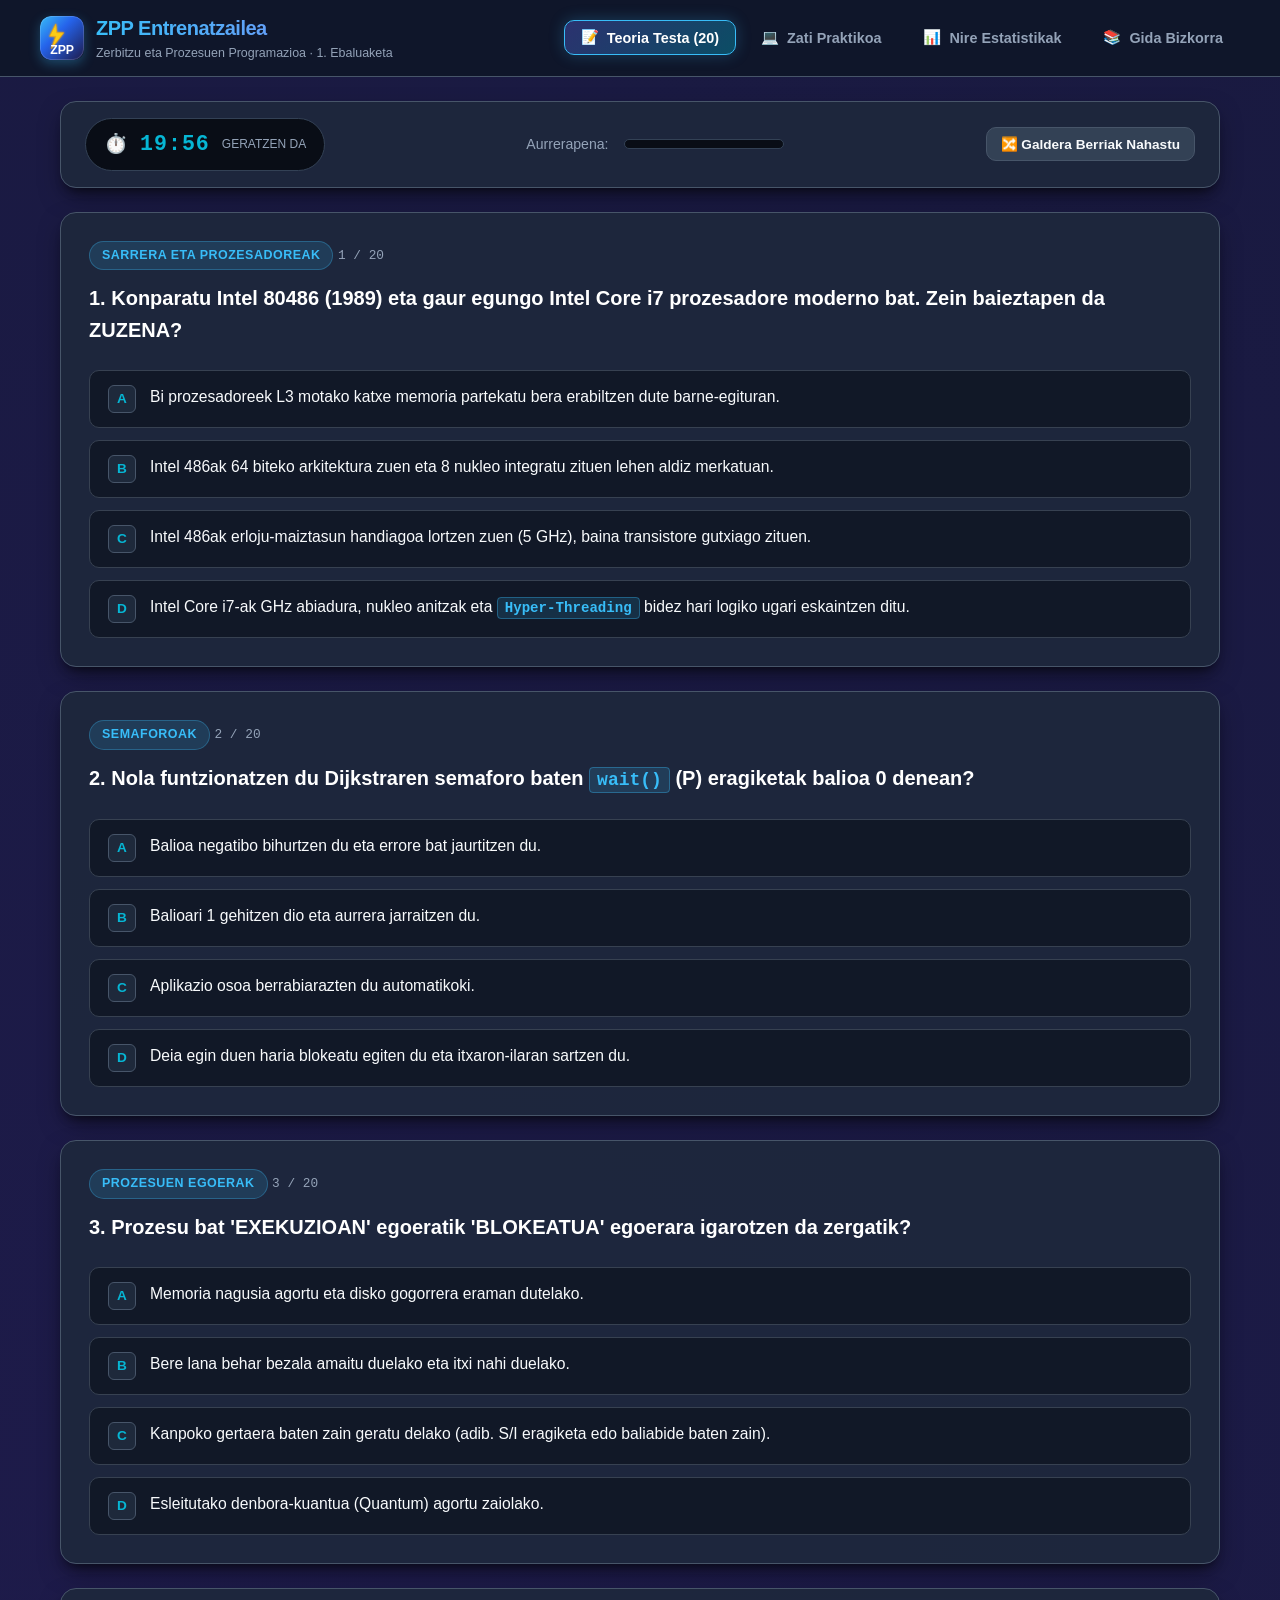
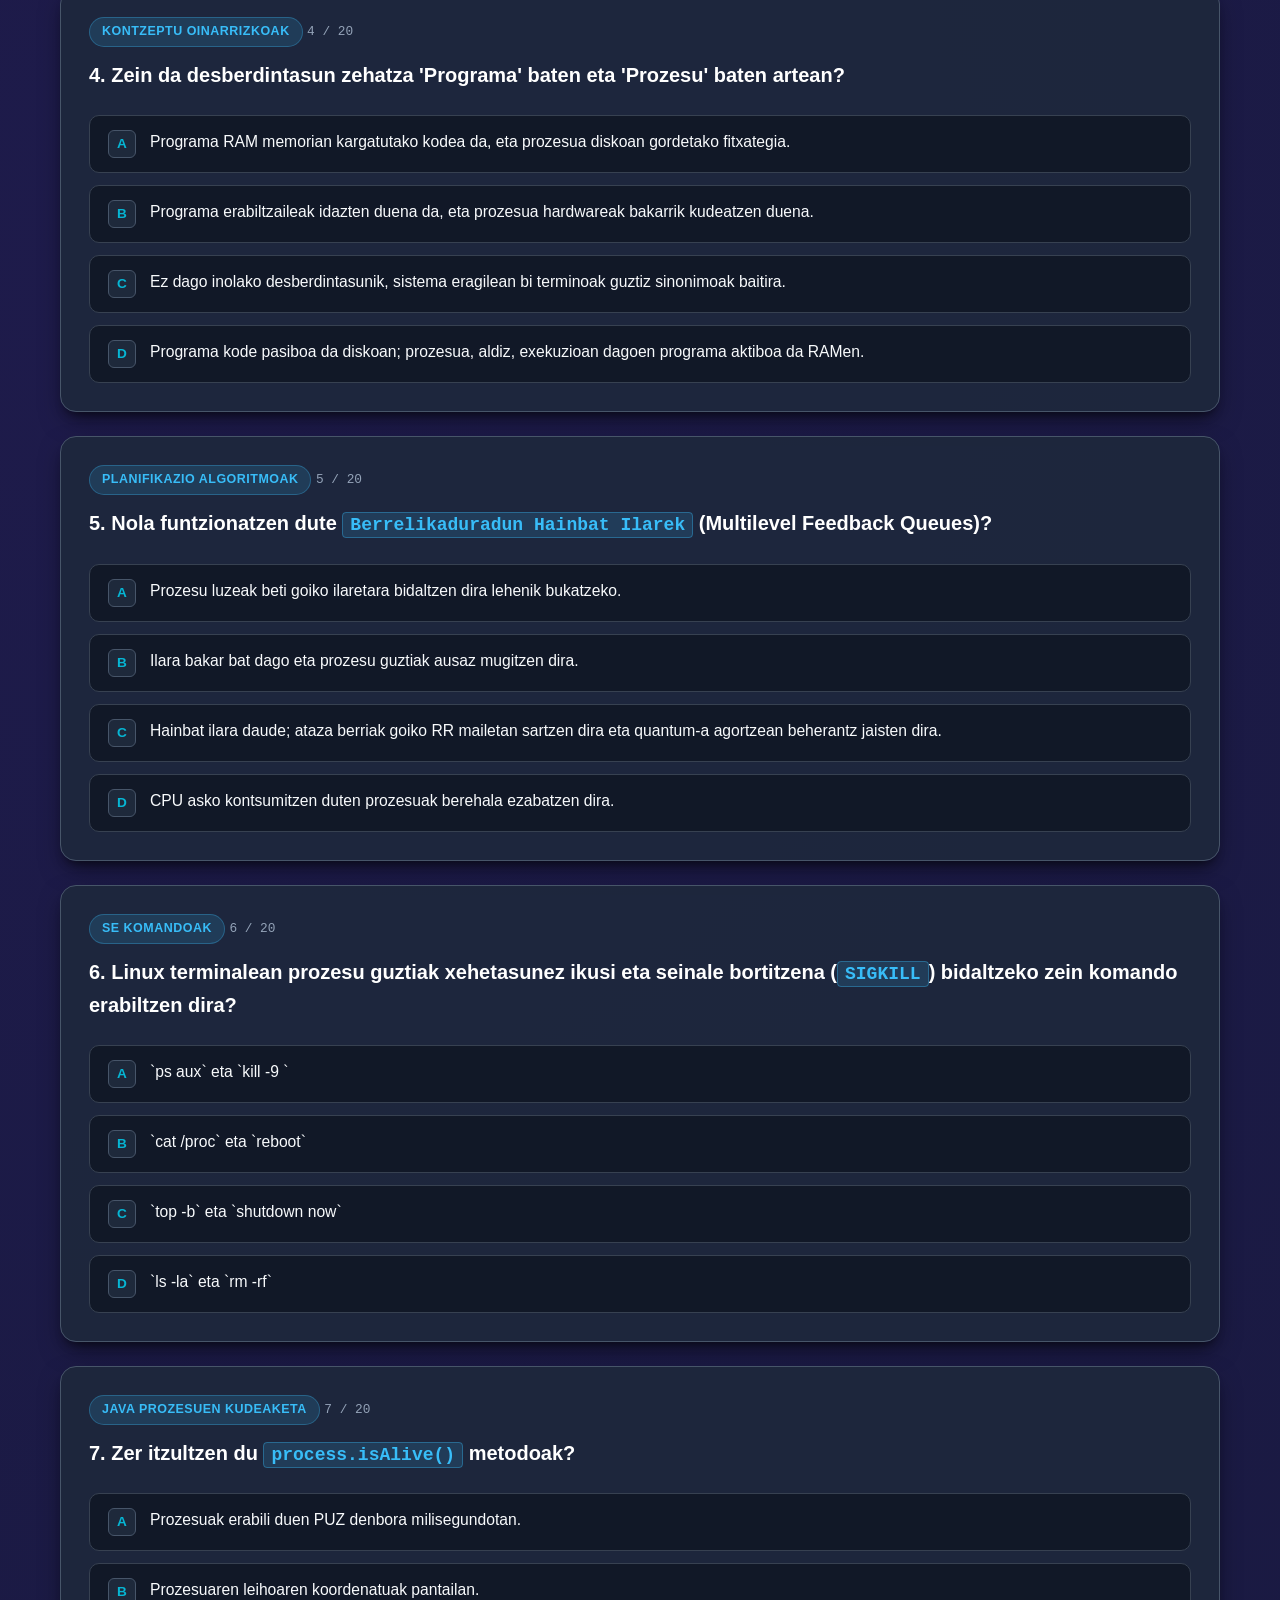
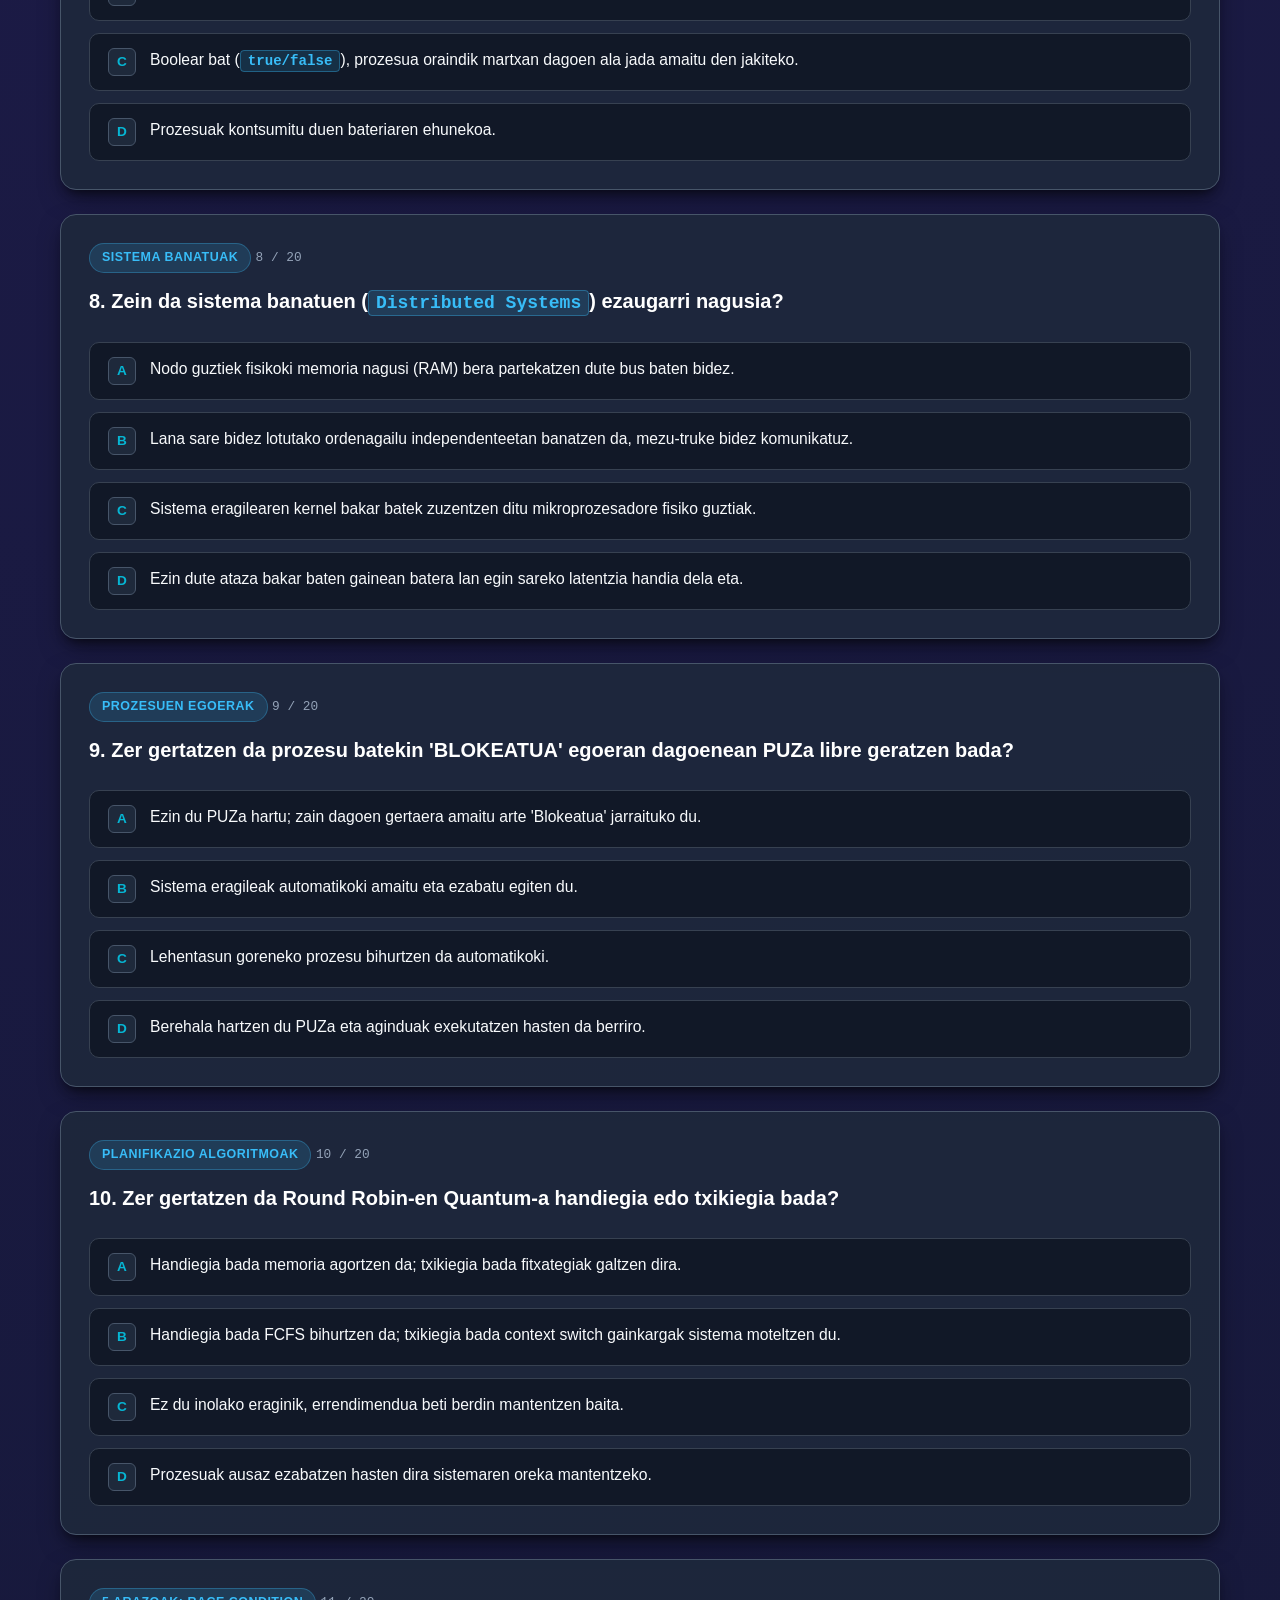
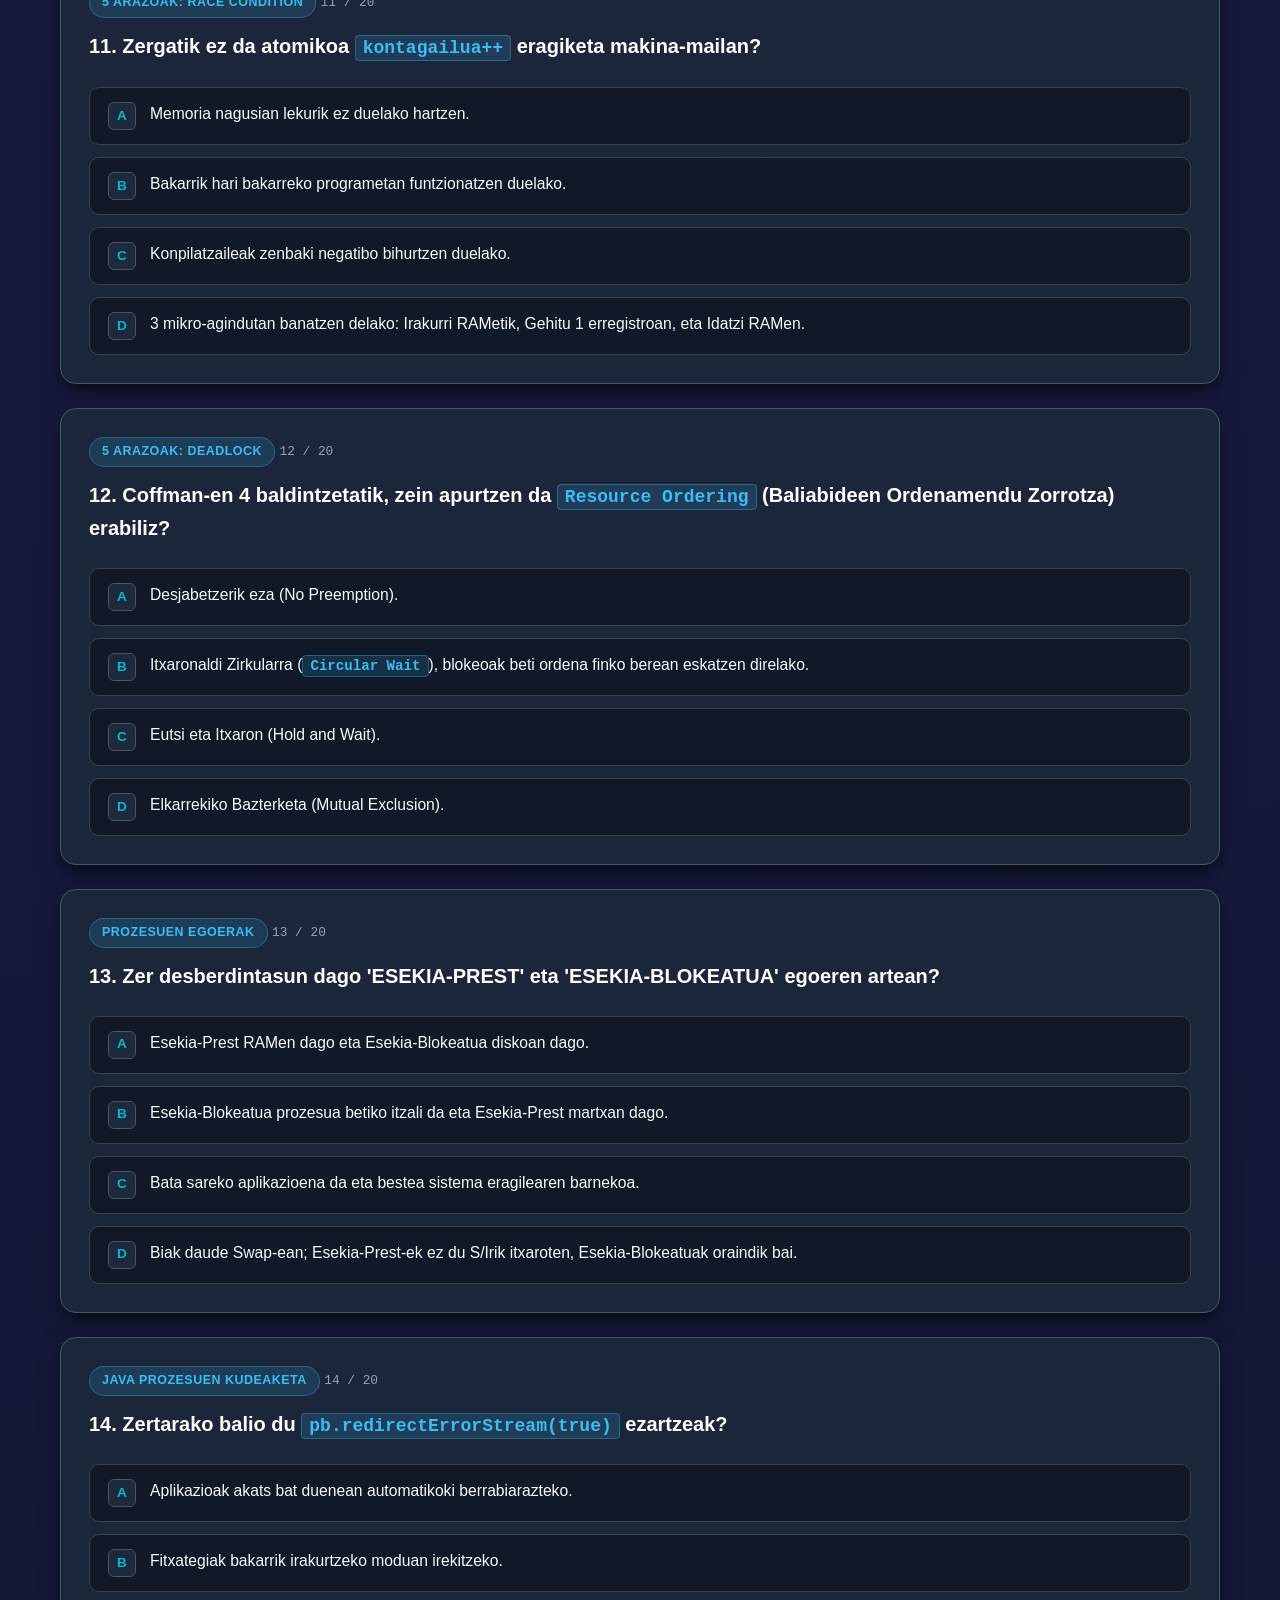
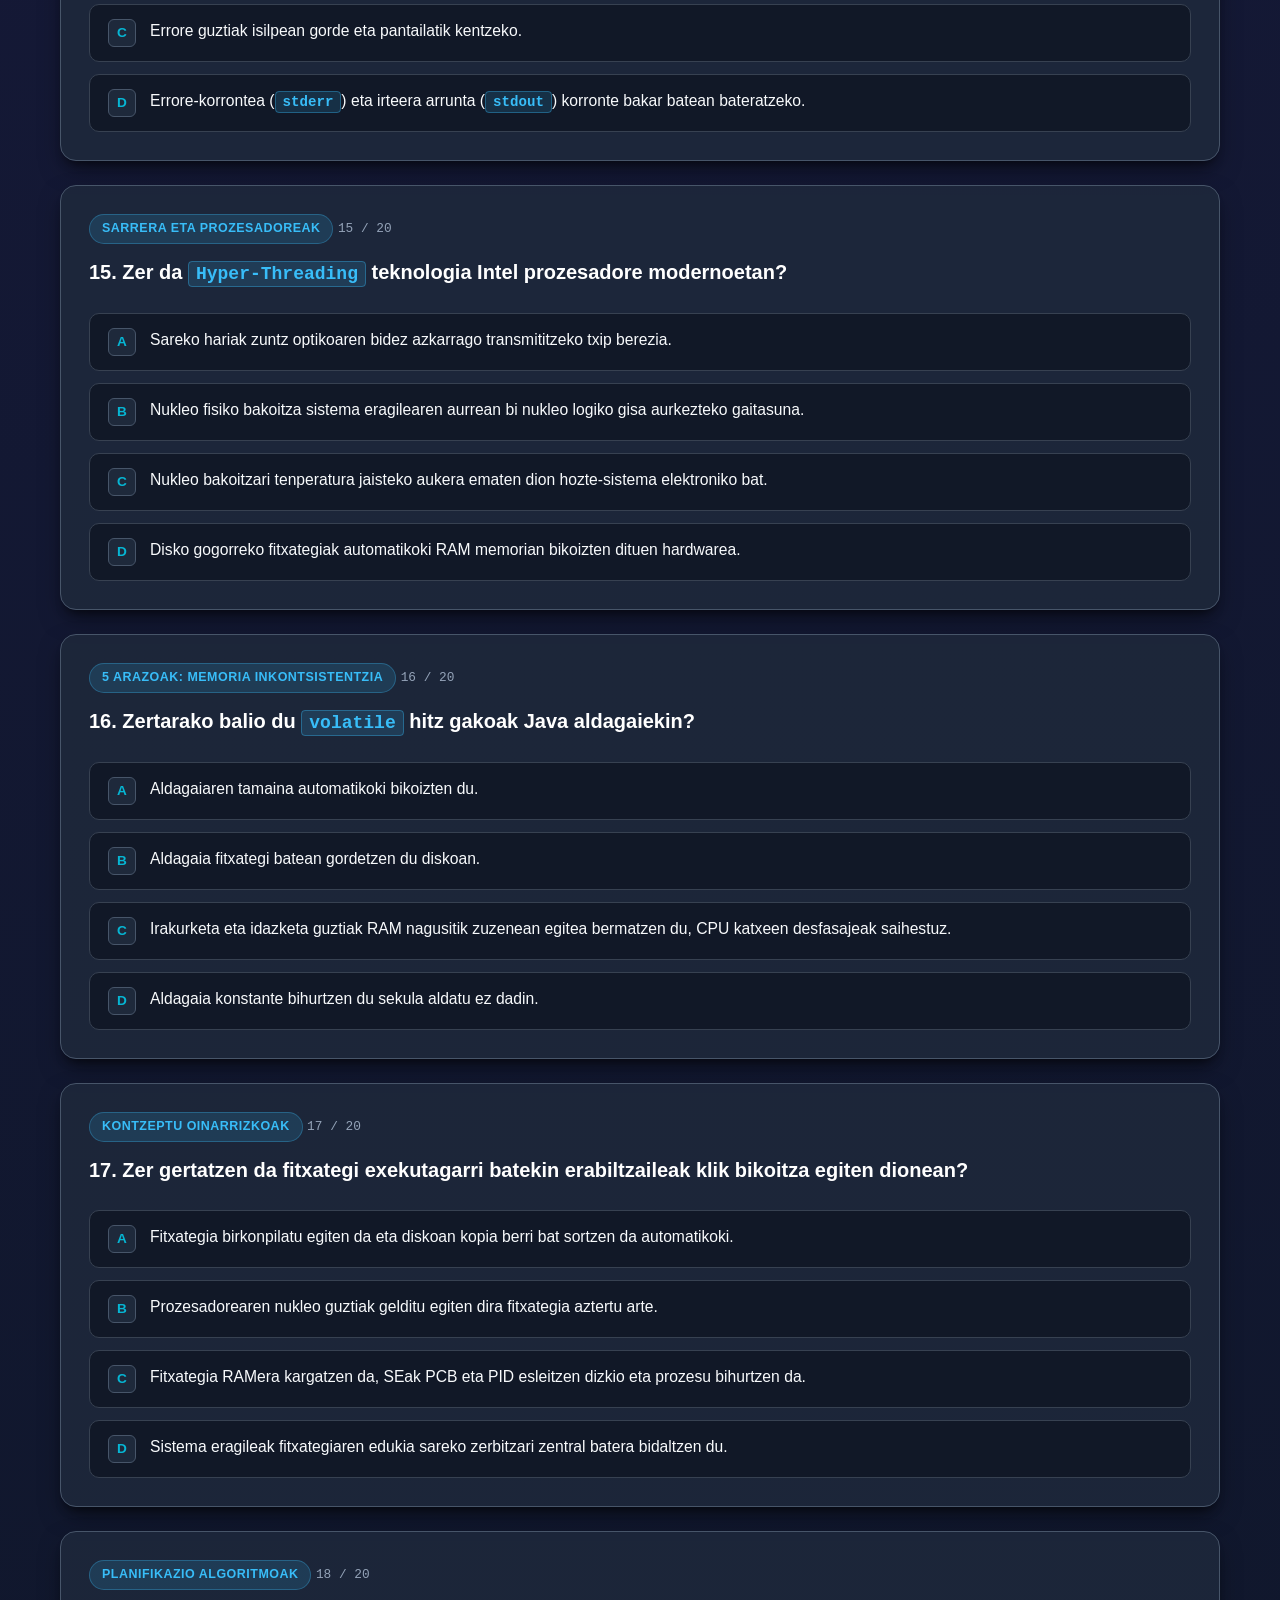
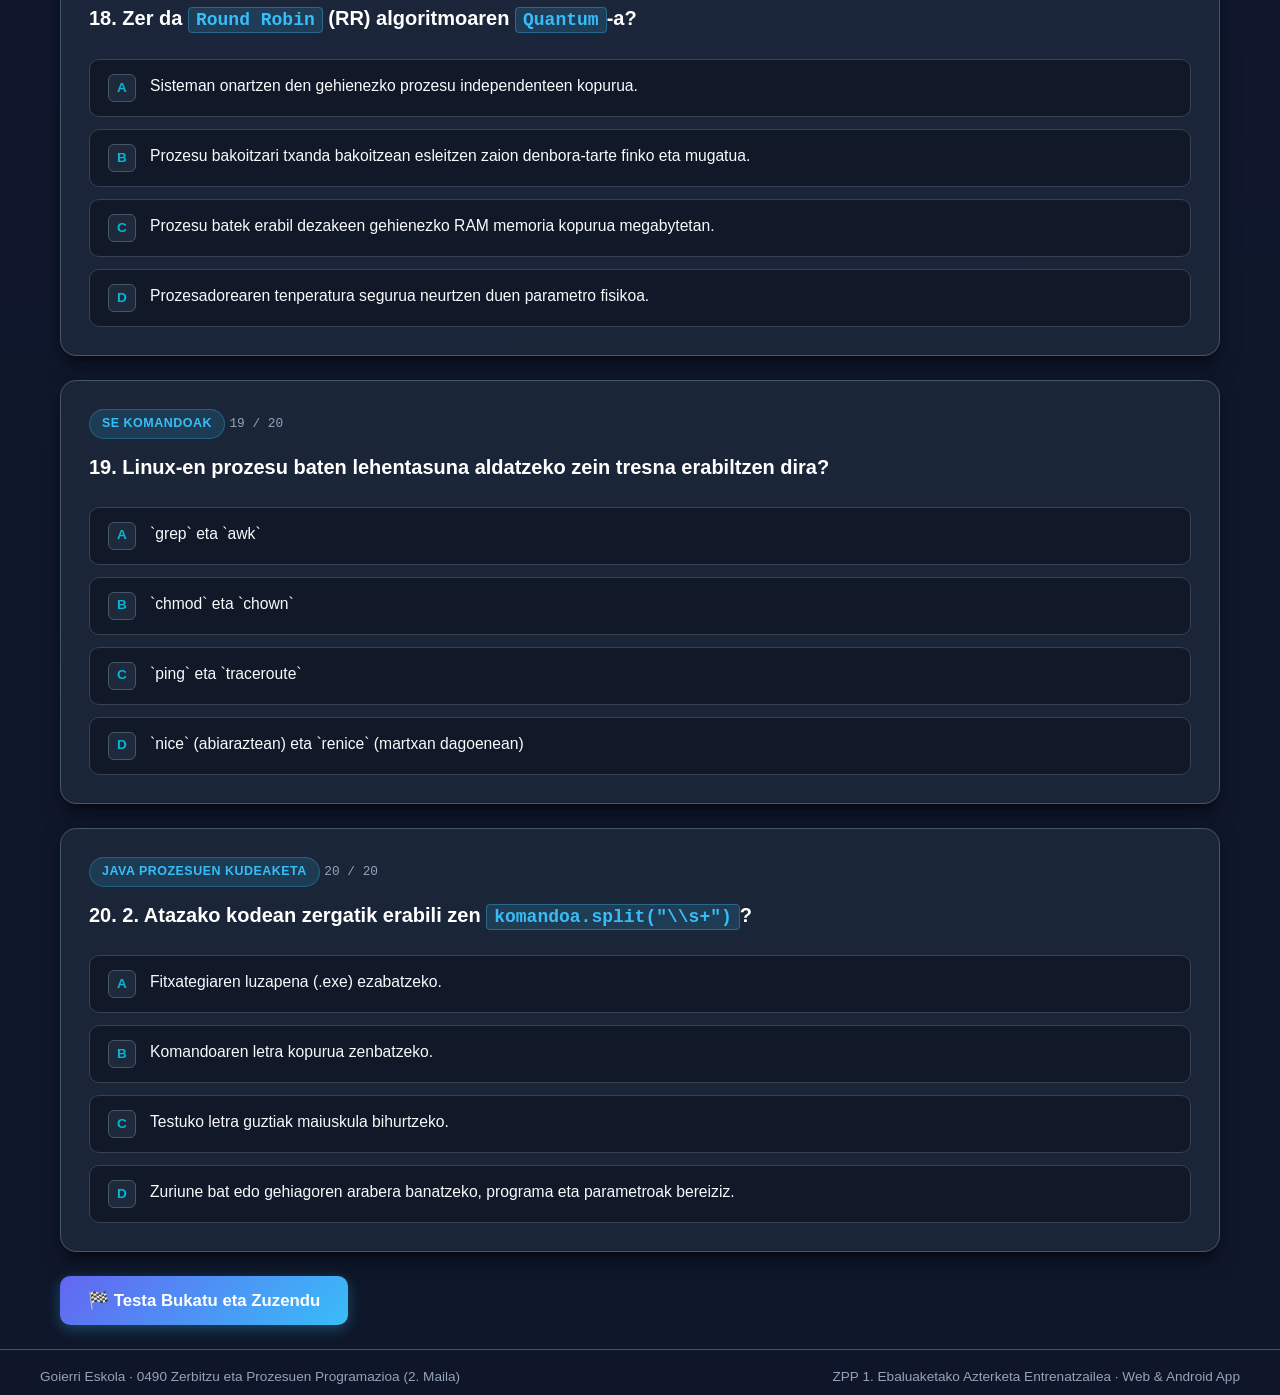
==== index.html @ 39368143 "ZPP 1. Ebaluaketa: Azterketa Entrenatzailea (Web App, Android APK, Ariketak eta Teoria)" ====
<!DOCTYPE html>
<html lang="eu">
<head>
  <meta charset="UTF-8">
  <meta name="viewport" content="width=device-width, initial-scale=1.0">
  <title>ZPP 1. Ebaluaketa - Azterketa Entrenatzailea</title>
  <link rel="stylesheet" href="css/style.css">
  <link rel="icon" type="image/svg+xml" href="icons/favicon.svg">
</head>
<body>

  <!-- =========================================================================
       GOIBURUA ETA NABIGAZIOA
       ========================================================================= -->
  <header>
    <div class="header-container">
      <div class="brand">
        <img src="icons/app-header-icon.svg" class="brand-icon-img" alt="ZPP">
        <div class="brand-text">
          <h1>ZPP Entrenatzailea</h1>
          <span>Zerbitzu eta Prozesuen Programazioa · 1. Ebaluaketa</span>
        </div>
      </div>

      <nav>
        <button class="nav-btn active" data-target="teoria">
          <span>📝</span>
          <span>Teoria Testa (20)</span>
        </button>
        <button class="nav-btn" data-target="praktika">
          <span>💻</span>
          <span>Zati Praktikoa</span>
        </button>
        <button class="nav-btn" data-target="estatistikak">
          <span>📊</span>
          <span>Nire Estatistikak</span>
        </button>
        <button class="nav-btn" data-target="laburpena">
          <span>📚</span>
          <span>Gida Bizkorra</span>
        </button>
      </nav>
    </div>
  </header>

  <!-- =========================================================================
       EDUKI NAGUSIA
       ========================================================================= -->
  <main>

    <!-- TAB 1: TEORIA TESTA -->
    <section id="tab-teoria" class="tab-content active">
      <!-- GOIKO KONTROL BARRA: TENPORIZADOREA ETA AURRERAPENA -->
      <div class="test-top-bar">
        <div class="timer-box">
          <span class="timer-icon">⏱️</span>
          <span id="timer-display" class="timer-value">20:00</span>
          <span style="font-size:0.75rem; color:var(--text-muted); text-transform:uppercase;">Geratzen da</span>
        </div>

        <div class="test-progress-info">
          <div style="font-size:0.88rem; color:var(--text-muted);">Aurrerapena:</div>
          <div class="progress-track">
            <div id="progress-bar-fill" class="progress-fill"></div>
          </div>
        </div>

        <div style="display:flex; gap:8px;">
          <button class="btn-secondary" onclick="eskatuTestaBerrezarri()" style="font-size:0.85rem; padding:8px 14px;">
            🔀 Galdera Berriak Nahastu
          </button>
        </div>
      </div>

      <!-- EMAITZEN TXARTELA (TESTA AMAITZEAN BISTARATZEN DA) -->
      <div id="test-results-card" class="results-card" style="display:none;">
        <div class="results-score-circle">
          <span id="score-num" class="results-score-num">0.0</span>
          <span class="results-score-total">/ 10</span>
        </div>
        <div id="verdict-text" class="results-verdict pass">GAINDITUA!</div>
        <p style="color:var(--text-muted); max-width:600px; margin:0 auto;">
          Aztertu azpian galdera bakoitzaren emaitza xehea eta azalpen teorikoa. Akatsik baduzu, sakatu botoi gorria soilik huts egindakoak birpasatzeko!
        </p>

        <div class="results-stats-row">
          <div class="stat-item">
            <div id="stat-correct-count" class="stat-num correct">0</div>
            <div class="stat-label">Zuzenak</div>
          </div>
          <div class="stat-item">
            <div id="stat-wrong-count" class="stat-num wrong">0</div>
            <div class="stat-label">Okerrak</div>
          </div>
          <div class="stat-item">
            <div id="stat-total-count" class="stat-num total">20</div>
            <div class="stat-label">Guztira</div>
          </div>
        </div>
      </div>

      <!-- GALDEREN ZERRENDA -->
      <div id="test-questions-container"></div>

      <!-- BEHEKO EKINTZA BARRA -->
      <div id="test-actions-bar" class="test-actions"></div>
    </section>

    <!-- TAB 2: ZATI PRAKTIKOA (4 AZTERKETA MODUAK) -->
    <section id="tab-praktika" class="tab-content">
      <div class="sub-nav">
        <button class="sub-nav-btn active" data-mode="azalpenak">📖 Kodearen Azalpena</button>
        <button class="sub-nav-btn" data-mode="betetzeak">🧩 Hutsuneak Bete</button>
        <button class="sub-nav-btn" data-mode="zuzenketak">🐛 Akatsak Zuzendu</button>
        <button class="sub-nav-btn" data-mode="idazteak">✍️ Kode Zatia Idatzi</button>
      </div>

      <!-- 1. MODUA: KODEAREN AZALPENA (KLASEKO ATALAK) -->
      <div id="praktika-azalpenak-panel">
        <div style="display:flex; gap:8px; margin-bottom:16px; flex-wrap:wrap;" id="azalpen-ariketak-list"></div>

        <div class="ide-window">
          <div class="ide-top-bar">
            <div class="ide-dots">
              <span class="ide-dot red"></span>
              <span class="ide-dot yellow"></span>
              <span class="ide-dot green"></span>
            </div>
            <div class="ide-filename">
              <span>📄</span>
              <span id="ide-filename-display">Fitxategia.java</span>
            </div>
            <div style="font-size:0.75rem; color:#64748b; font-family:var(--font-mono);">Java 17 / UTF-8</div>
          </div>
          <div class="code-container" id="ide-code-content"></div>
        </div>

        <div class="question-card">
          <h3 id="azalpen-titulua" style="color:var(--accent-cyan); margin-bottom:6px;">Ariketaren Izenburua</h3>
          <p id="azalpen-deskribapena" style="color:var(--text-muted); margin-bottom:16px;"></p>
          
          <h4 style="color:#fff; margin-bottom:12px;">🔑 Funtsezko Kontzeptuak eta Mekanismoak:</h4>
          <div id="azalpen-kontzeptuak-list"></div>

          <h4 style="color:#fff; margin:20px 0 12px;">❓ Azterketako Balizko Galderak eta Arrazoiketak:</h4>
          <div id="azalpen-galderak-list"></div>
        </div>
      </div>

      <!-- 2. MODUA: KODEAN HUTSUNEAK BETE -->
      <div id="praktika-betetzeak-panel" style="display:none;">
        <div style="display:flex; gap:8px; margin-bottom:16px; flex-wrap:wrap;" id="fill-selector-list"></div>

        <div class="question-card">
          <span class="q-badge">KODE OSATZEA · HUTSUNEAK BETE</span>
          <h3 id="fill-titulua" style="color:#fff; margin:10px 0;">Erronkaren Izenburua</h3>
          <p id="fill-argibidea" style="color:var(--text-muted); margin-bottom:18px;"></p>

          <div class="ide-window">
            <div class="ide-top-bar">
              <div class="ide-dots">
                <span class="ide-dot red"></span>
                <span class="ide-dot yellow"></span>
                <span class="ide-dot green"></span>
              </div>
              <div class="ide-filename"><span>Osatu hutsuneak (_) kode zuzenarekin:</span></div>
              <div></div>
            </div>
            <div class="code-container" id="fill-code-container"></div>
          </div>

          <div style="margin-top:20px; display:flex; gap:12px; align-items:center;">
            <button id="fill-check-btn" class="btn-primary">Egiaztatu Erantzuna</button>
          </div>

          <div id="fill-feedback" style="margin-top:16px; display:none;"></div>
        </div>
      </div>

      <!-- 3. MODUA: AKATSAK ZUZENDU (BUG HUNTER) -->
      <div id="praktika-zuzenketak-panel" style="display:none;">
        <div style="display:flex; gap:8px; margin-bottom:16px; flex-wrap:wrap;" id="bug-selector-list"></div>

        <div class="question-card">
          <span class="q-badge" style="background:rgba(239, 68, 68, 0.2); color:var(--accent-red); border-color:rgba(239, 68, 68, 0.4);">
            BUG HUNTER · AZTERTU ETA ZUZENDU
          </span>
          <h3 id="bug-titulua" style="color:#fff; margin:10px 0;">Erronkaren Izenburua</h3>
          <p id="bug-enuntziatua" style="color:var(--text-muted); margin-bottom:18px;"></p>

          <div class="ide-window">
            <div class="ide-top-bar">
              <div class="ide-dots">
                <span class="ide-dot red"></span>
                <span class="ide-dot yellow"></span>
                <span class="ide-dot green"></span>
              </div>
              <div class="ide-filename"><span>⚠️ Akatsa duen kode zatia:</span></div>
              <div></div>
            </div>
            <div class="code-container" id="bug-code-display"></div>
          </div>

          <h4 style="margin:20px 0 12px; color:var(--accent-yellow);">Zein da akatsa eta nola konpondu?</h4>
          <div class="options-grid" id="bug-options-container"></div>

          <div id="bug-solution-panel" style="display:none;"></div>
        </div>
      </div>

      <!-- 4. MODUA: KODE ZATIA IDATZI -->
      <div id="praktika-idazteak-panel" style="display:none;">
        <div style="display:flex; gap:8px; margin-bottom:16px; flex-wrap:wrap;" id="write-selector-list"></div>

        <div class="question-card">
          <span class="q-badge" style="background:rgba(168, 85, 247, 0.2); color:#c084fc; border-color:rgba(168, 85, 247, 0.4);">
            AZTERKETA ARIKETA · KODEA IDATZI
          </span>
          <h3 id="write-titulua" style="color:#fff; margin:10px 0;">Erronkaren Izenburua</h3>
          <p id="write-argibidea" style="color:var(--text-muted); margin-bottom:18px;"></p>

          <div style="margin-bottom:16px;">
            <label style="display:block; margin-bottom:8px; font-weight:600; color:var(--accent-cyan); font-size:0.9rem;">
              ✍️ Idatzi zure kode soluzioa hemen:
            </label>
            <textarea id="write-user-input" class="code-textarea" rows="8" placeholder="// Idatzi hemen zure Java kodea... (adibidez: synchronized, Thread, ProcessBuilder, etab.)"></textarea>
          </div>

          <div style="display:flex; gap:12px; align-items:center; flex-wrap:wrap;">
            <button id="write-check-btn" class="btn-primary">Egiaztatu Kodea</button>
            <button id="write-solution-btn" class="btn-secondary">Erakutsi Ereduzko Kodea</button>
          </div>

          <div id="write-feedback" style="margin-top:16px; display:none;"></div>
        </div>
      </div>

    </section>

    <!-- TAB 3: ESTATISTIKAK & PUNTU AHULAK -->
    <section id="tab-estatistikak" class="tab-content">
      <div style="margin-bottom:20px; display:flex; justify-content:space-between; align-items:center; flex-wrap:wrap; gap:12px;">
        <div>
          <h2 style="color:var(--accent-cyan); margin-bottom:4px;">📊 Zure Entrenamenduaren Egoera eta Puntuazioa</h2>
          <p style="color:var(--text-muted); font-size:0.9rem;">
            Aztertu zure aurrerapena, asmatze-tasak eta indartu beharreko puntu ahulak azterketa bikain gainditzeko.
          </p>
        </div>
        <button class="btn-secondary" onclick="garbituEstatistikak()" style="font-size:0.8rem; padding:6px 12px;">
          🗑️ Datuak Berrezarri
        </button>
      </div>

      <!-- PUNTU AHULEN ALERTA BEREZIA -->
      <div id="weak-point-container"></div>

      <!-- ERRONKA / MAILA OROKORRA -->
      <div class="question-card" style="margin-bottom:20px; background:linear-gradient(135deg, rgba(30,41,59,0.9), rgba(15,23,42,0.9)); border-color:var(--accent-indigo);">
        <div style="display:flex; justify-content:space-between; align-items:center; flex-wrap:wrap; gap:12px;">
          <div>
            <div style="font-size:0.82rem; color:var(--accent-blue); text-transform:uppercase; font-weight:700;">Zure Entrenamendu Maila</div>
            <h3 id="stat-user-level" style="font-size:1.4rem; color:#fff; margin:4px 0;">Hasiberria (Junior Harilaria)</h3>
            <div id="stat-level-desc" style="font-size:0.85rem; color:var(--text-muted);">Egin testak eta ariketak puntuazioa eta XP igotzeko!</div>
          </div>
          <div style="text-align:right;">
            <div style="font-size:0.82rem; color:var(--text-muted);">Guztira XP</div>
            <div id="stat-total-xp" style="font-size:1.8rem; font-weight:800; color:var(--accent-cyan); font-family:var(--font-mono);">0 XP</div>
          </div>
        </div>
      </div>

      <!-- TRESNA NAGUSIAK (KPIs) -->
      <div class="stats-overview-grid">
        <div class="stat-widget">
          <div class="stat-widget-label">Egindako Testak</div>
          <div id="stat-total-tests" class="stat-widget-num">0</div>
        </div>
        <div class="stat-widget">
          <div class="stat-widget-label">Bataz Besteko Nota</div>
          <div id="stat-avg-score" class="stat-widget-num" style="color:var(--accent-yellow);">-</div>
        </div>
        <div class="stat-widget">
          <div class="stat-widget-label">Nota Altuena</div>
          <div id="stat-max-score" class="stat-widget-num" style="color:var(--accent-green);">-</div>
        </div>
        <div class="stat-widget">
          <div class="stat-widget-label">Praktikak Osatuta</div>
          <div id="stat-practice-completed" class="stat-widget-num" style="color:var(--accent-blue);">0 / 33</div>
        </div>
      </div>

      <!-- GAIAREN ARABERAKO ARRAKASTA ETA PUNTU AHULAK -->
      <div class="question-card" style="margin-bottom:20px;">
        <h3 style="color:#fff; margin-bottom:12px; display:flex; align-items:center; gap:8px;">
          <span>🎯</span>
          <span>Gaien Araberako Asmatze Tasa (Puntu Ahulak detektatzeko)</span>
        </h3>
        <p style="color:var(--text-muted); font-size:0.88rem; margin-bottom:16px;">
          Gai bakoitzean egindako akats eta zuzenen portzentajea. %60tik behera daudenak gorriz nabarmentzen dira.
        </p>
        <div id="stat-topics-breakdown"></div>
      </div>

      <!-- PRAKTIKA MODUEN AURRERAPENA -->
      <div class="question-card">
        <h3 style="color:#fff; margin-bottom:12px; display:flex; align-items:center; gap:8px;">
          <span>💻</span>
          <span>Zati Praktikoaren Aurrerapena (4 Moduak)</span>
        </h3>
        <div id="stat-practical-breakdown" style="display:grid; grid-template-columns:repeat(auto-fit, minmax(220px, 1fr)); gap:14px;"></div>
      </div>
    </section>

    <!-- TAB 4: GIDA BIZKORRA (LABURPENA ETA DIAGRAMAK) -->
    <section id="tab-laburpena" class="tab-content">
      <div style="margin-bottom:20px;">
        <h2 style="color:var(--accent-cyan); margin-bottom:6px;">1. Ebaluaketako Teoria Orokorraren Laburpena</h2>
        <p style="color:var(--text-muted);">
          Gako kontzeptuak, SVG diagramak, taulak, SEren algoritmoak, Java ProcessBuilder, Multithreading, eta Sinkronizazioaren 5 arazo nagusiak begiratu batean.
        </p>
      </div>

      <div id="laburpen-container"></div>
    </section>

  </main>

  <!-- =========================================================================
       MODAL: TESTA AMAITZEKO / NABIGAZIO BAIEZTAPENA
       ========================================================================= -->
  <div id="confirm-modal-overlay" class="modal-overlay">
    <div class="modal-box">
      <h3 id="modal-title-text" class="modal-title">⚠️ Testa martxan dago</h3>
      <p id="modal-message-text" class="modal-msg">Ziur zaude?</p>
      <div class="modal-actions">
        <button id="modal-btn-cancel" class="btn-secondary">Utzi (Jarraitu Testarekin)</button>
        <button id="modal-btn-confirm" class="btn-primary" style="background:var(--accent-red); border-color:var(--accent-red);">Bai, Irten</button>
      </div>
    </div>
  </div>

  <!-- =========================================================================
       OINA
       ========================================================================= -->
  <footer>
    <div style="max-width:1200px; margin:0 auto; display:flex; justify-content:space-between; align-items:center; flex-wrap:wrap; gap:10px;">
      <div>Goierri Eskola · 0490 Zerbitzu eta Prozesuen Programazioa (2. Maila)</div>
      <div>ZPP 1. Ebaluaketako Azterketa Entrenatzailea · Web & Android App</div>
    </div>
  </footer>

  <!-- SCRIPT-AK -->
  <script src="js/galderak.js"></script>
  <script src="js/ariketak.js"></script>
  <script src="js/syntax.js"></script>
  <script src="js/app.js"></script>
</body>
</html>
---- css/style.css ----
/* ==========================================================================
   ZPP AZTERKETA ENTRENATZAILEA - ESTILOAK (IDE Dark Theme Modernoa)
   ========================================================================== */

:root {
  --bg-primary: #0f172a;
  --bg-secondary: #1e293b;
  --bg-tertiary: #334155;
  --card-bg: rgba(30, 41, 59, 0.85);
  --card-border: #475569;
  --text-main: #f8fafc;
  --text-muted: #94a3b8;
  --accent-blue: #38bdf8;
  --accent-cyan: #06b6d4;
  --accent-indigo: #6366f1;
  --accent-green: #22c55e;
  --accent-red: #ef4444;
  --accent-orange: #f97316;
  --accent-yellow: #eab308;
  --code-bg: #090d16;
  --code-border: #1e293b;
  --radius-lg: 16px;
  --radius-md: 10px;
  --radius-sm: 6px;
  --shadow: 0 10px 25px -5px rgba(0, 0, 0, 0.5), 0 8px 10px -6px rgba(0, 0, 0, 0.5);
  --font-sans: 'Inter', -apple-system, BlinkMacSystemFont, "Segoe UI", Roboto, sans-serif;
  --font-mono: 'JetBrains Mono', 'Fira Code', Consolas, Monaco, monospace;
}

* {
  box-sizing: border-box;
  margin: 0;
  padding: 0;
}

body {
  font-family: var(--font-sans);
  background: radial-gradient(circle at 10% 20%, #1e1b4b 0%, #0f172a 90%);
  color: var(--text-main);
  min-height: 100vh;
  display: flex;
  flex-direction: column;
  line-height: 1.6;
}

/* --------------------------------------------------------------------------
   NAVBAR & HEADER
   -------------------------------------------------------------------------- */
header {
  background: rgba(15, 23, 42, 0.95);
  backdrop-filter: blur(12px);
  border-bottom: 1px solid var(--card-border);
  position: sticky;
  top: 0;
  z-index: 100;
  padding: 12px 24px;
}

.header-container {
  max-width: 1200px;
  margin: 0 auto;
  display: flex;
  justify-content: space-between;
  align-items: center;
  flex-wrap: wrap;
  gap: 16px;
}

.brand {
  display: flex;
  align-items: center;
  gap: 12px;
  text-decoration: none;
  color: var(--text-main);
}

.brand-icon-img {
  width: 44px;
  height: 44px;
  border-radius: var(--radius-md);
  box-shadow: 0 4px 12px rgba(56, 189, 248, 0.3);
  object-fit: contain;
}

.brand-text h1 {
  font-size: 1.25rem;
  font-weight: 700;
  letter-spacing: -0.5px;
  background: linear-gradient(90deg, #38bdf8, #818cf8);
  -webkit-background-clip: text;
  -webkit-text-fill-color: transparent;
}

.brand-text span {
  font-size: 0.78rem;
  color: var(--text-muted);
  display: block;
}

nav {
  display: flex;
  gap: 8px;
}

.nav-btn {
  background: transparent;
  color: var(--text-muted);
  border: 1px solid transparent;
  padding: 8px 16px;
  border-radius: var(--radius-md);
  font-size: 0.9rem;
  font-weight: 600;
  cursor: pointer;
  transition: all 0.2s ease;
  display: flex;
  align-items: center;
  gap: 8px;
}

.nav-btn:hover {
  color: var(--text-main);
  background: var(--bg-secondary);
}

.nav-btn.active {
  color: #fff;
  background: linear-gradient(135deg, rgba(99, 102, 241, 0.35), rgba(6, 182, 212, 0.35));
  border-color: var(--accent-blue);
  box-shadow: 0 0 15px rgba(56, 189, 248, 0.25);
}

/* --------------------------------------------------------------------------
   MAIN CONTAINER
   -------------------------------------------------------------------------- */
main {
  flex: 1;
  max-width: 1200px;
  width: 100%;
  margin: 24px auto;
  padding: 0 20px;
}

.tab-content {
  display: none;
}

.tab-content.active {
  display: block;
  animation: fadeIn 0.3s ease;
}

@keyframes fadeIn {
  from { opacity: 0; transform: translateY(6px); }
  to { opacity: 1; transform: translateY(0); }
}

/* --------------------------------------------------------------------------
   TIMER & STATUS BAR
   -------------------------------------------------------------------------- */
.test-top-bar {
  background: var(--card-bg);
  border: 1px solid var(--card-border);
  border-radius: var(--radius-lg);
  padding: 16px 24px;
  display: flex;
  justify-content: space-between;
  align-items: center;
  margin-bottom: 24px;
  box-shadow: var(--shadow);
  flex-wrap: wrap;
  gap: 16px;
}

.timer-box {
  display: flex;
  align-items: center;
  gap: 12px;
  background: #090d16;
  padding: 8px 18px;
  border-radius: 9999px;
  border: 1px solid #334155;
}

.timer-box .timer-icon {
  font-size: 1.2rem;
  animation: pulse 1.5s infinite;
}

.timer-value {
  font-family: var(--font-mono);
  font-size: 1.35rem;
  font-weight: 700;
  color: var(--accent-cyan);
  letter-spacing: 1px;
}

.timer-value.warning {
  color: var(--accent-orange);
}

.timer-value.danger {
  color: var(--accent-red);
  animation: blink 0.8s infinite;
}

@keyframes blink {
  50% { opacity: 0.5; }
}

@keyframes pulse {
  0%, 100% { transform: scale(1); }
  50% { transform: scale(1.15); }
}

.test-progress-info {
  display: flex;
  align-items: center;
  gap: 16px;
}

.progress-track {
  width: 160px;
  height: 10px;
  background: #090d16;
  border-radius: 9999px;
  overflow: hidden;
  border: 1px solid #334155;
}

.progress-fill {
  height: 100%;
  background: linear-gradient(90deg, var(--accent-indigo), var(--accent-cyan));
  width: 0%;
  transition: width 0.3s ease;
}

/* --------------------------------------------------------------------------
   QUESTION CARDS & INLINE CODE
   -------------------------------------------------------------------------- */
.question-card {
  background: var(--card-bg);
  border: 1px solid var(--card-border);
  border-radius: var(--radius-lg);
  padding: 28px;
  margin-bottom: 24px;
  box-shadow: var(--shadow);
}

.q-badge {
  display: inline-block;
  background: rgba(56, 189, 248, 0.15);
  color: var(--accent-blue);
  border: 1px solid rgba(56, 189, 248, 0.3);
  padding: 4px 12px;
  border-radius: 9999px;
  font-size: 0.78rem;
  font-weight: 600;
  margin-bottom: 12px;
  text-transform: uppercase;
  letter-spacing: 0.5px;
}

.question-title {
  font-size: 1.25rem;
  font-weight: 600;
  line-height: 1.6;
  margin-bottom: 24px;
  color: #fff;
}

/* Inline Code Highlighter */
.inline-code {
  background: rgba(56, 189, 248, 0.15);
  color: var(--accent-blue);
  border: 1px solid rgba(56, 189, 248, 0.35);
  padding: 2px 7px;
  border-radius: 4px;
  font-family: var(--font-mono);
  font-size: 0.9em;
  font-weight: 600;
}

.inline-code.kw {
  background: rgba(244, 63, 94, 0.15);
  color: #fb7185;
  border-color: rgba(244, 63, 94, 0.35);
}

.inline-code.fn {
  background: rgba(250, 204, 21, 0.15);
  color: #fde047;
  border-color: rgba(250, 204, 21, 0.35);
}

.options-grid {
  display: flex;
  flex-direction: column;
  gap: 12px;
}

.option-btn {
  background: #111827;
  border: 1px solid #374151;
  border-radius: var(--radius-md);
  padding: 14px 18px;
  text-align: left;
  color: var(--text-main);
  cursor: pointer;
  font-size: 0.98rem;
  display: flex;
  align-items: flex-start;
  gap: 14px;
  transition: all 0.2s ease;
  line-height: 1.5;
}

.option-btn:hover:not(.disabled) {
  background: #1f2937;
  border-color: var(--accent-blue);
  transform: translateX(4px);
}

.option-letter {
  display: inline-flex;
  align-items: center;
  justify-content: center;
  width: 28px;
  height: 28px;
  min-width: 28px;
  background: #1e293b;
  border: 1px solid #475569;
  border-radius: var(--radius-sm);
  font-weight: 700;
  font-size: 0.85rem;
  color: var(--accent-cyan);
}

.option-btn.selected {
  background: rgba(99, 102, 241, 0.25);
  border-color: var(--accent-indigo);
}

.option-btn.selected .option-letter {
  background: var(--accent-indigo);
  color: #fff;
  border-color: transparent;
}

.option-btn.correct {
  background: rgba(34, 197, 94, 0.2) !important;
  border-color: var(--accent-green) !important;
}

.option-btn.correct .option-letter {
  background: var(--accent-green) !important;
  color: #000 !important;
}

.option-btn.wrong {
  background: rgba(239, 68, 68, 0.2) !important;
  border-color: var(--accent-red) !important;
}

.option-btn.wrong .option-letter {
  background: var(--accent-red) !important;
  color: #fff !important;
}

.explanation-box {
  margin-top: 16px;
  padding: 16px;
  border-radius: var(--radius-md);
  background: rgba(15, 23, 42, 0.9);
  border-left: 4px solid var(--accent-blue);
  font-size: 0.92rem;
  line-height: 1.6;
}

/* --------------------------------------------------------------------------
   CONTROLS & ACTION BUTTONS
   -------------------------------------------------------------------------- */
.test-actions {
  display: flex;
  justify-content: space-between;
  align-items: center;
  gap: 16px;
  margin-top: 24px;
  flex-wrap: wrap;
}

.btn-primary {
  background: linear-gradient(135deg, var(--accent-indigo), var(--accent-blue));
  color: #fff;
  border: none;
  padding: 12px 24px;
  border-radius: var(--radius-md);
  font-weight: 700;
  font-size: 0.95rem;
  cursor: pointer;
  box-shadow: 0 4px 14px rgba(56, 189, 248, 0.3);
  transition: all 0.2s ease;
  display: inline-flex;
  align-items: center;
  gap: 8px;
}

.btn-primary:hover {
  transform: translateY(-2px);
  box-shadow: 0 6px 20px rgba(56, 189, 248, 0.45);
}

.btn-secondary {
  background: var(--bg-tertiary);
  color: var(--text-main);
  border: 1px solid var(--card-border);
  padding: 10px 20px;
  border-radius: var(--radius-md);
  font-weight: 600;
  font-size: 0.92rem;
  cursor: pointer;
  transition: all 0.2s ease;
}

.btn-secondary:hover {
  background: #475569;
}

.btn-success {
  background: linear-gradient(135deg, #16a34a, var(--accent-green));
  color: #fff;
  border: none;
  padding: 12px 28px;
  border-radius: var(--radius-md);
  font-weight: 700;
  font-size: 1rem;
  cursor: pointer;
  box-shadow: 0 4px 14px rgba(34, 197, 94, 0.3);
}

.btn-danger {
  background: linear-gradient(135deg, #dc2626, var(--accent-red));
  color: #fff;
  border: none;
  padding: 12px 24px;
  border-radius: var(--radius-md);
  font-weight: 700;
  cursor: pointer;
}

/* --------------------------------------------------------------------------
   RESULTS SCREEN
   -------------------------------------------------------------------------- */
.results-card {
  background: var(--card-bg);
  border: 1px solid var(--card-border);
  border-radius: var(--radius-lg);
  padding: 36px;
  text-align: center;
  box-shadow: var(--shadow);
  margin-bottom: 24px;
}

.results-score-circle {
  width: 140px;
  height: 140px;
  border-radius: 50%;
  margin: 0 auto 20px;
  display: flex;
  flex-direction: column;
  align-items: center;
  justify-content: center;
  background: radial-gradient(circle, #1e293b, #090d16);
  border: 4px solid var(--accent-cyan);
  box-shadow: 0 0 25px rgba(6, 182, 212, 0.35);
}

.results-score-num {
  font-size: 2.5rem;
  font-weight: 800;
  color: #fff;
  line-height: 1;
}

.results-score-total {
  font-size: 0.9rem;
  color: var(--text-muted);
}

.results-verdict {
  font-size: 1.5rem;
  font-weight: 700;
  margin-bottom: 10px;
}

.results-verdict.pass {
  color: var(--accent-green);
}

.results-verdict.fail {
  color: var(--accent-red);
}

.results-stats-row {
  display: flex;
  justify-content: center;
  gap: 24px;
  margin: 24px 0;
  flex-wrap: wrap;
}

.stat-item {
  background: #090d16;
  border: 1px solid #334155;
  border-radius: var(--radius-md);
  padding: 12px 20px;
  min-width: 120px;
}

.stat-num {
  font-size: 1.4rem;
  font-weight: 700;
}

.stat-num.correct { color: var(--accent-green); }
.stat-num.wrong { color: var(--accent-red); }
.stat-num.total { color: var(--accent-cyan); }

.stat-label {
  font-size: 0.8rem;
  color: var(--text-muted);
  text-transform: uppercase;
}

/* --------------------------------------------------------------------------
   ZATI PRAKTIKOA: CODE CONTAINER & SCROLL HORIZONTALA
   -------------------------------------------------------------------------- */
.sub-nav {
  display: flex;
  gap: 8px;
  margin-bottom: 20px;
  border-bottom: 1px solid var(--card-border);
  padding-bottom: 12px;
  overflow-x: auto;
}

.sub-nav-btn {
  background: #1e293b;
  border: 1px solid #334155;
  color: var(--text-muted);
  padding: 10px 18px;
  border-radius: var(--radius-md);
  font-size: 0.88rem;
  font-weight: 600;
  cursor: pointer;
  white-space: nowrap;
  transition: all 0.2s ease;
}

.sub-nav-btn:hover {
  background: #334155;
  color: #fff;
}

.sub-nav-btn.active {
  background: linear-gradient(135deg, var(--accent-indigo), var(--accent-cyan));
  color: #fff;
  border-color: var(--accent-blue);
  box-shadow: 0 4px 12px rgba(6, 182, 212, 0.3);
}

.ide-window {
  background: var(--code-bg);
  border: 1px solid #334155;
  border-radius: var(--radius-lg);
  overflow: hidden;
  box-shadow: var(--shadow);
  margin-bottom: 24px;
}

.ide-top-bar {
  background: #111827;
  padding: 10px 16px;
  display: flex;
  align-items: center;
  justify-content: space-between;
  border-bottom: 1px solid #1f2937;
}

.ide-dots {
  display: flex;
  gap: 6px;
}

.ide-dot {
  width: 12px;
  height: 12px;
  border-radius: 50%;
}

.ide-dot.red { background: #ef4444; }
.ide-dot.yellow { background: #f59e0b; }
.ide-dot.green { background: #10b981; }

.ide-filename {
  font-family: var(--font-mono);
  font-size: 0.85rem;
  color: #94a3b8;
  display: flex;
  align-items: center;
  gap: 8px;
}

/* KODEAREN BISTARATZE GARBIA - SCROLL HORIZONTALA ETA PARRAFADARIK GABE */
.code-container {
  padding: 18px 22px;
  overflow-x: auto !important;
  white-space: pre !important;
  word-wrap: normal !important;
  word-break: normal !important;
  font-family: var(--font-mono);
  font-size: 0.92rem;
  line-height: 1.6;
  tab-size: 4;
}

.code-container code {
  white-space: pre !important;
  word-wrap: normal !important;
  word-break: normal !important;
  font-family: inherit;
  display: block;
}

/* Syntax Token Colors (IDE Dark Style) */
.token-keyword { color: #f43f5e; font-weight: bold; }      /* public, class, synchronized, volatile, if, return */
.token-type { color: #38bdf8; font-weight: 600; }          /* ProcessBuilder, Thread, String, int, boolean */
.token-method { color: #fbbf24; font-weight: 600; }        /* start(), run(), pid(), sleep(), invokeLater() */
.token-variable { color: #93c5fd; }                         /* giltza, irabazlea, lasterketaAmaituta, kontagailua */
.token-operator { color: #f1f5f9; font-weight: 600; }       /* =, ==, !=, &&, ||, ++, -> */
.token-string { color: #4ade80; }                           /* "notepad.exe", "Autoa " */
.token-comment { color: #94a3b8; font-style: italic; }       /* // azalpenak */
.token-number { color: #c084fc; font-weight: 600; }         /* 100, 1000L, 0.1 */
.token-annotation { color: #f59e0b; font-weight: bold; }   /* @Override */

/* DIAGRAMAK (SVG Bektorial Garbiak) */
.diagram-box {
  background: #090d16;
  border: 1px solid #334155;
  border-radius: var(--radius-md);
  padding: 16px;
  margin: 16px 0;
  overflow-x: auto;
  text-align: center;
}

.diagram-box svg {
  max-width: 100%;
  height: auto;
  display: inline-block;
  vertical-align: middle;
}

/* ESTATISTIKA ETA AURRERAPEN PANELA */
.stats-overview-grid {
  display: grid;
  grid-template-columns: repeat(auto-fit, minmax(220px, 1fr));
  gap: 16px;
  margin-bottom: 24px;
}

.stat-widget {
  background: var(--card-bg);
  border: 1px solid var(--card-border);
  border-radius: var(--radius-md);
  padding: 20px;
  text-align: center;
  position: relative;
  overflow: hidden;
}

.stat-widget::before {
  content: '';
  position: absolute;
  top: 0;
  left: 0;
  right: 0;
  height: 4px;
  background: linear-gradient(90deg, var(--accent-blue), var(--accent-indigo));
}

.stat-widget-num {
  font-size: 2.2rem;
  font-weight: 800;
  font-family: var(--font-mono);
  margin-top: 6px;
  color: #fff;
}

.stat-widget-label {
  font-size: 0.85rem;
  color: var(--text-muted);
  text-transform: uppercase;
  letter-spacing: 0.5px;
}

.weak-alert-box {
  background: rgba(239, 68, 68, 0.12);
  border: 1px solid rgba(239, 68, 68, 0.4);
  border-radius: var(--radius-md);
  padding: 20px;
  margin-bottom: 24px;
  display: flex;
  align-items: center;
  justify-content: space-between;
  flex-wrap: wrap;
  gap: 16px;
}

.topic-row {
  display: flex;
  align-items: center;
  justify-content: space-between;
  padding: 12px 16px;
  background: rgba(15, 23, 42, 0.6);
  border-radius: var(--radius-sm);
  margin-bottom: 10px;
  border-left: 4px solid var(--card-border);
}

.topic-bar-bg {
  width: 140px;
  height: 8px;
  background: #334155;
  border-radius: 4px;
  overflow: hidden;
  margin-left: 12px;
}

.topic-bar-fill {
  height: 100%;
  border-radius: 4px;
  transition: width 0.4s ease;
}

.concept-card {
  background: var(--card-bg);
  border: 1px solid var(--card-border);
  border-radius: var(--radius-md);
  padding: 16px;
  margin-bottom: 12px;
}

.concept-title {
  font-family: var(--font-mono);
  color: var(--accent-cyan);
  font-size: 0.95rem;
  font-weight: 600;
  margin-bottom: 6px;
}

.concept-body {
  font-size: 0.9rem;
  color: var(--text-main);
  line-height: 1.6;
}

/* --------------------------------------------------------------------------
   CODE COMPLETION & WRITING INPUTS
   -------------------------------------------------------------------------- */
.fill-input {
  background: #0f172a;
  border: 2px solid var(--accent-cyan);
  color: #fff;
  font-family: var(--font-mono);
  font-size: 0.92rem;
  padding: 4px 10px;
  border-radius: var(--radius-sm);
  outline: none;
  min-width: 140px;
  display: inline-block;
  vertical-align: middle;
}

.fill-input:focus {
  box-shadow: 0 0 10px rgba(6, 182, 212, 0.5);
  border-color: #38bdf8;
}

.code-textarea {
  width: 100%;
  height: 160px;
  background: #090d16;
  border: 1px solid #334155;
  color: #f8fafc;
  font-family: var(--font-mono);
  font-size: 0.9rem;
  padding: 14px;
  border-radius: var(--radius-md);
  resize: vertical;
  line-height: 1.5;
  outline: none;
}

.code-textarea:focus {
  border-color: var(--accent-cyan);
  box-shadow: 0 0 12px rgba(6, 182, 212, 0.3);
}

/* --------------------------------------------------------------------------
   CONFIRMATION MODAL (EZ USTEKABEAN TESTA ITXI)
   -------------------------------------------------------------------------- */
.modal-overlay {
  position: fixed;
  inset: 0;
  background: rgba(0, 0, 0, 0.75);
  backdrop-filter: blur(4px);
  display: flex;
  align-items: center;
  justify-content: center;
  z-index: 1000;
  padding: 20px;
  opacity: 0;
  pointer-events: none;
  transition: opacity 0.2s ease;
}

.modal-overlay.active {
  opacity: 1;
  pointer-events: auto;
}

.modal-box {
  background: var(--bg-secondary);
  border: 1px solid var(--card-border);
  border-radius: var(--radius-lg);
  padding: 28px;
  max-width: 480px;
  width: 100%;
  box-shadow: 0 20px 40px rgba(0, 0, 0, 0.6);
  transform: translateY(10px);
  transition: transform 0.2s ease;
}

.modal-overlay.active .modal-box {
  transform: translateY(0);
}

.modal-title {
  font-size: 1.2rem;
  font-weight: 700;
  color: var(--accent-orange);
  margin-bottom: 12px;
  display: flex;
  align-items: center;
  gap: 8px;
}

.modal-msg {
  color: var(--text-main);
  font-size: 0.95rem;
  margin-bottom: 24px;
  line-height: 1.5;
}

.modal-actions {
  display: flex;
  justify-content: flex-end;
  gap: 12px;
}

/* --------------------------------------------------------------------------
   FOOTER
   -------------------------------------------------------------------------- */
footer {
  background: rgba(15, 23, 42, 0.95);
  border-top: 1px solid var(--card-border);
  padding: 16px 24px;
  text-align: center;
  color: var(--text-muted);
  font-size: 0.85rem;
}

/* --------------------------------------------------------------------------
   RESPONSIVE DESIGN (MUGIKORRAK ETA TABLETAK)
   -------------------------------------------------------------------------- */
@media (max-width: 768px) {
  header {
    padding: 10px 14px;
  }
  
  .header-container {
    flex-direction: column;
    align-items: stretch;
  }
  
  nav {
    justify-content: space-around;
    width: 100%;
  }

  .nav-btn {
    padding: 6px 10px;
    font-size: 0.82rem;
  }
  
  .question-card {
    padding: 18px;
  }
  
  .question-title {
    font-size: 1.05rem;
  }
  
  .option-btn {
    padding: 12px 14px;
    font-size: 0.9rem;
  }
  
  .code-container {
    font-size: 0.82rem;
    padding: 14px;
  }
}
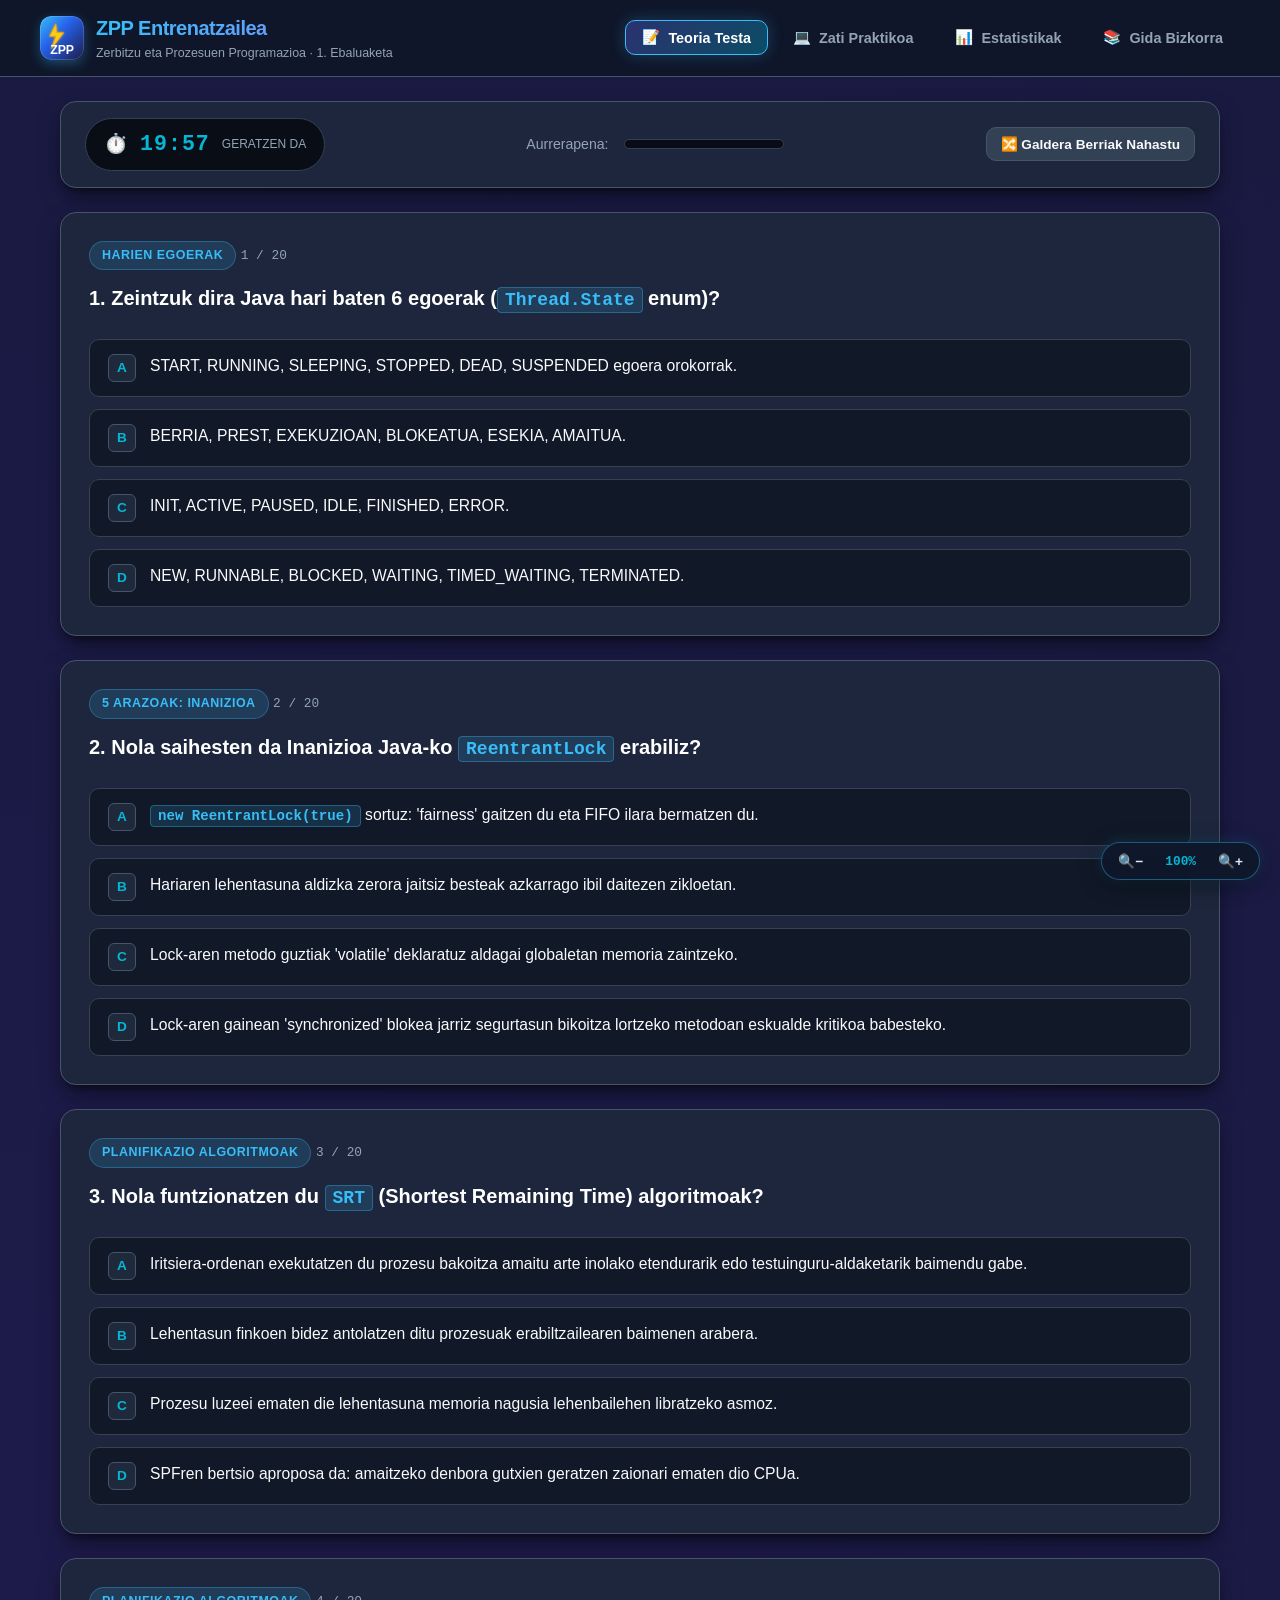
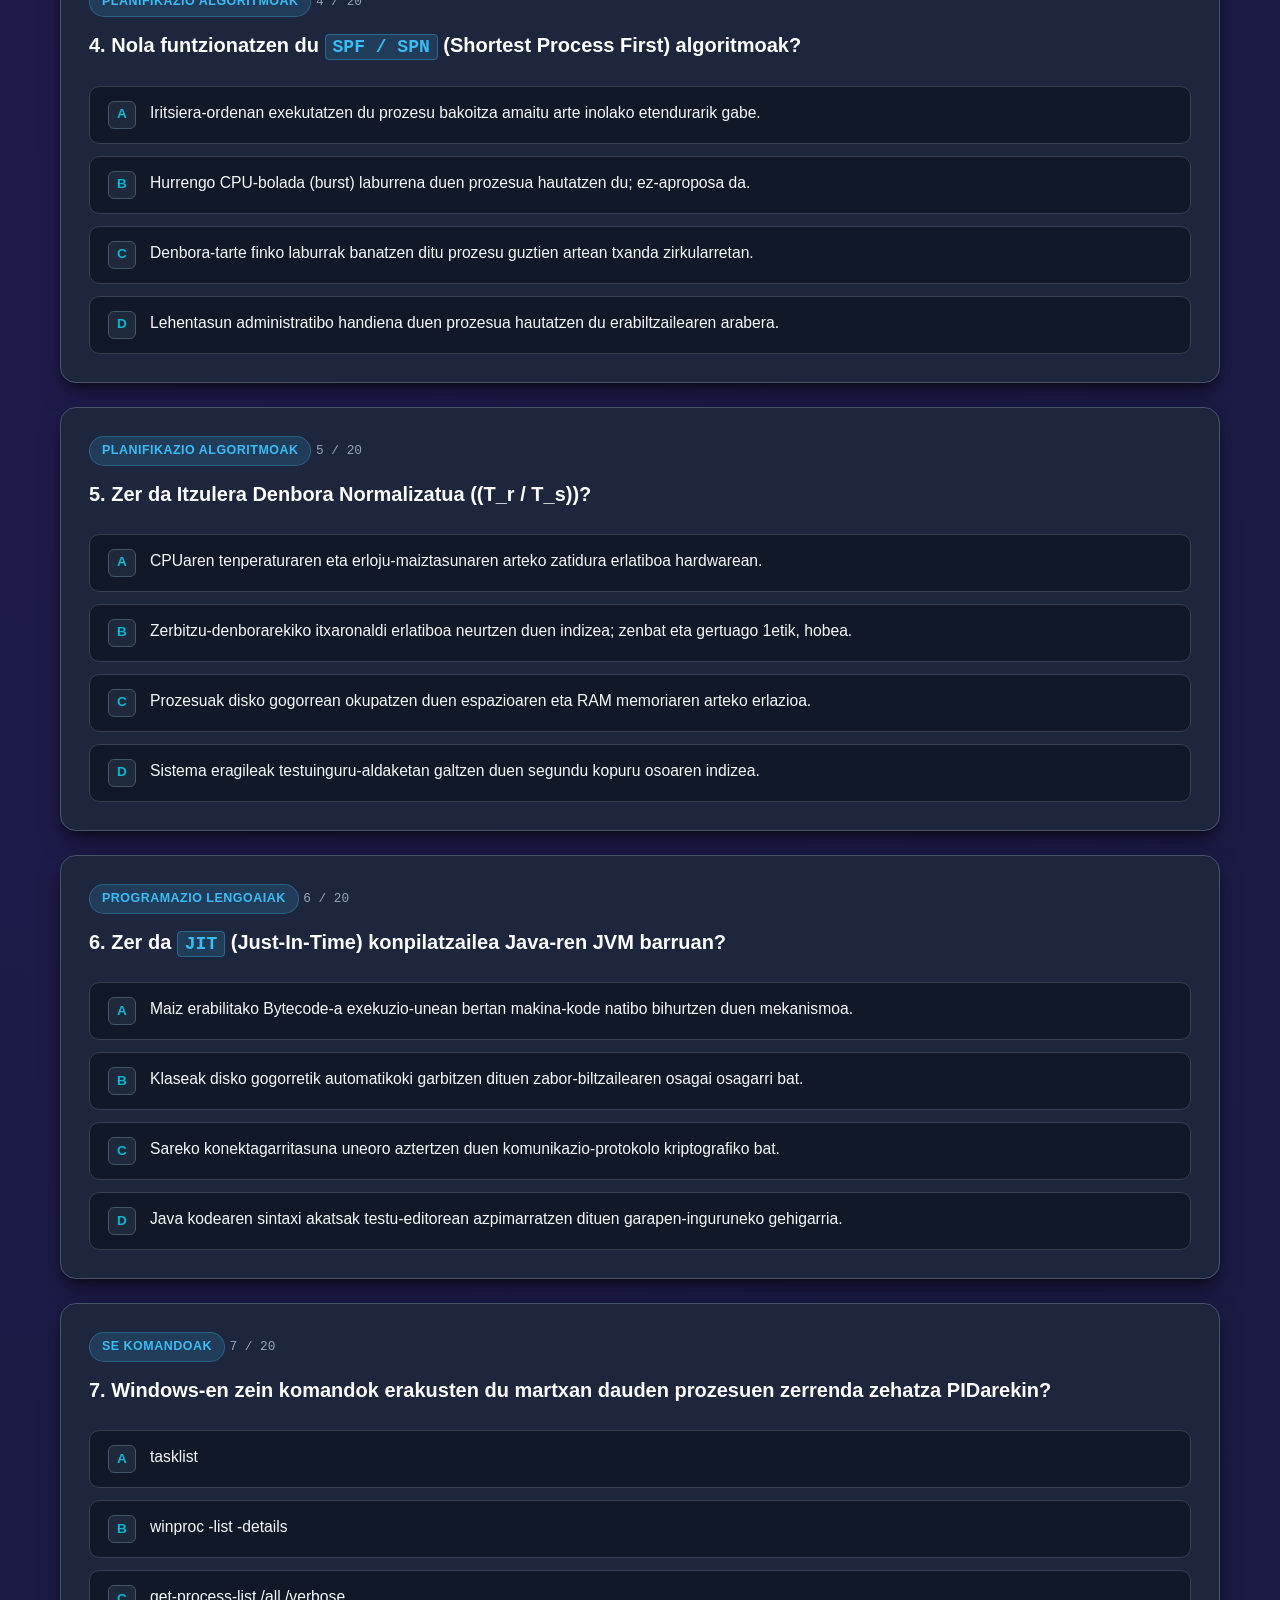
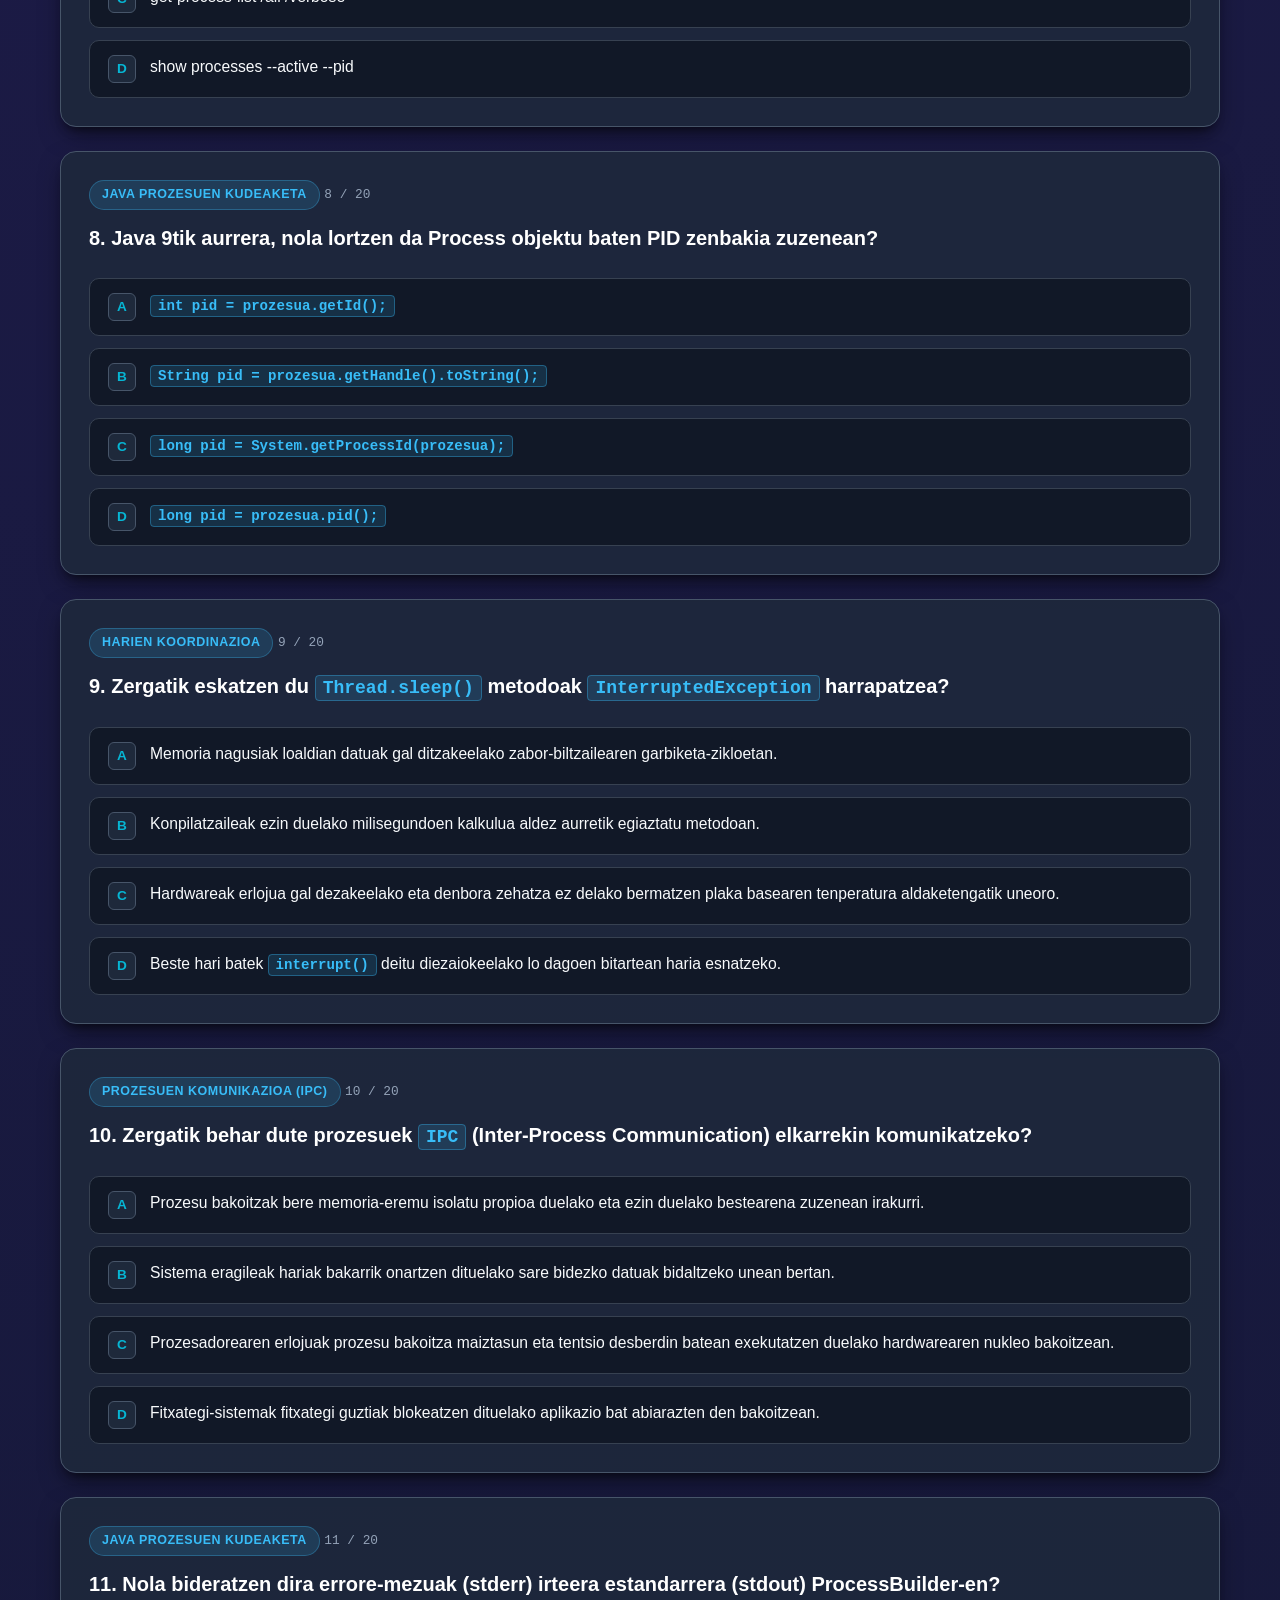
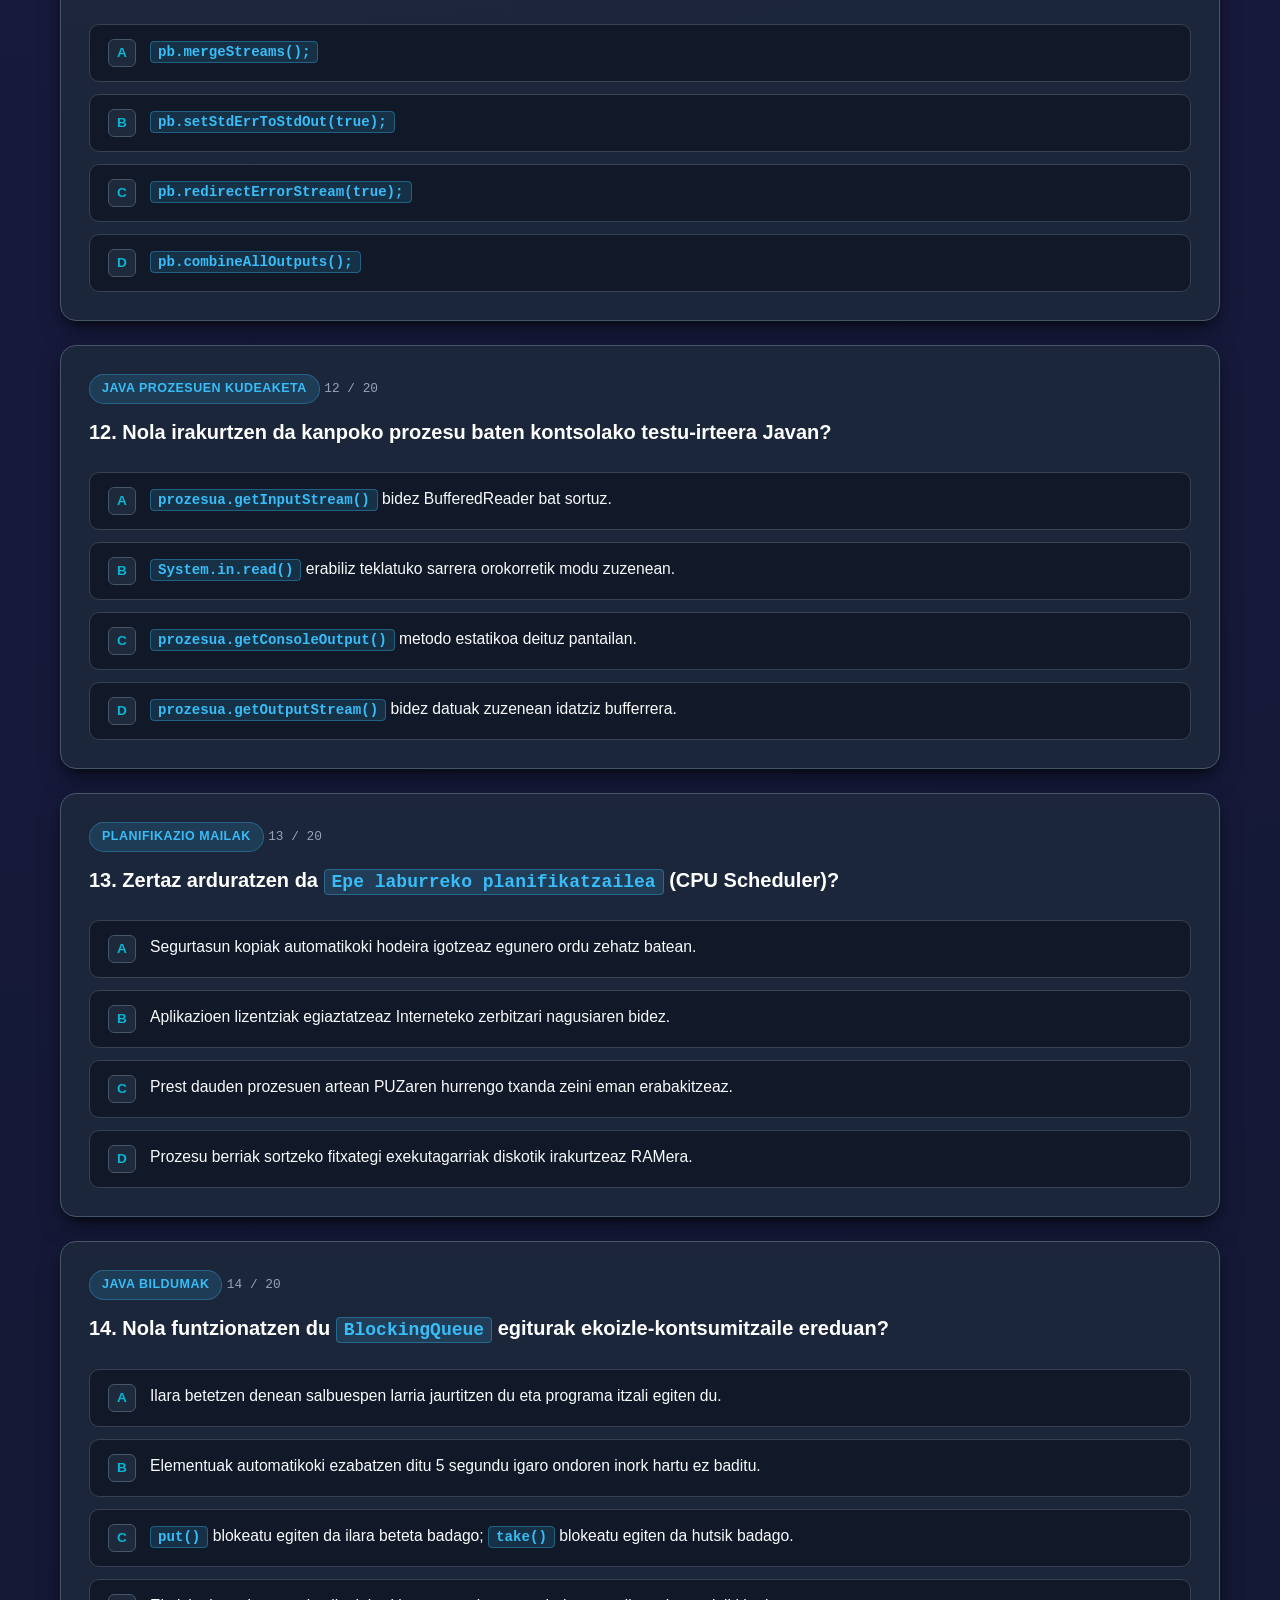
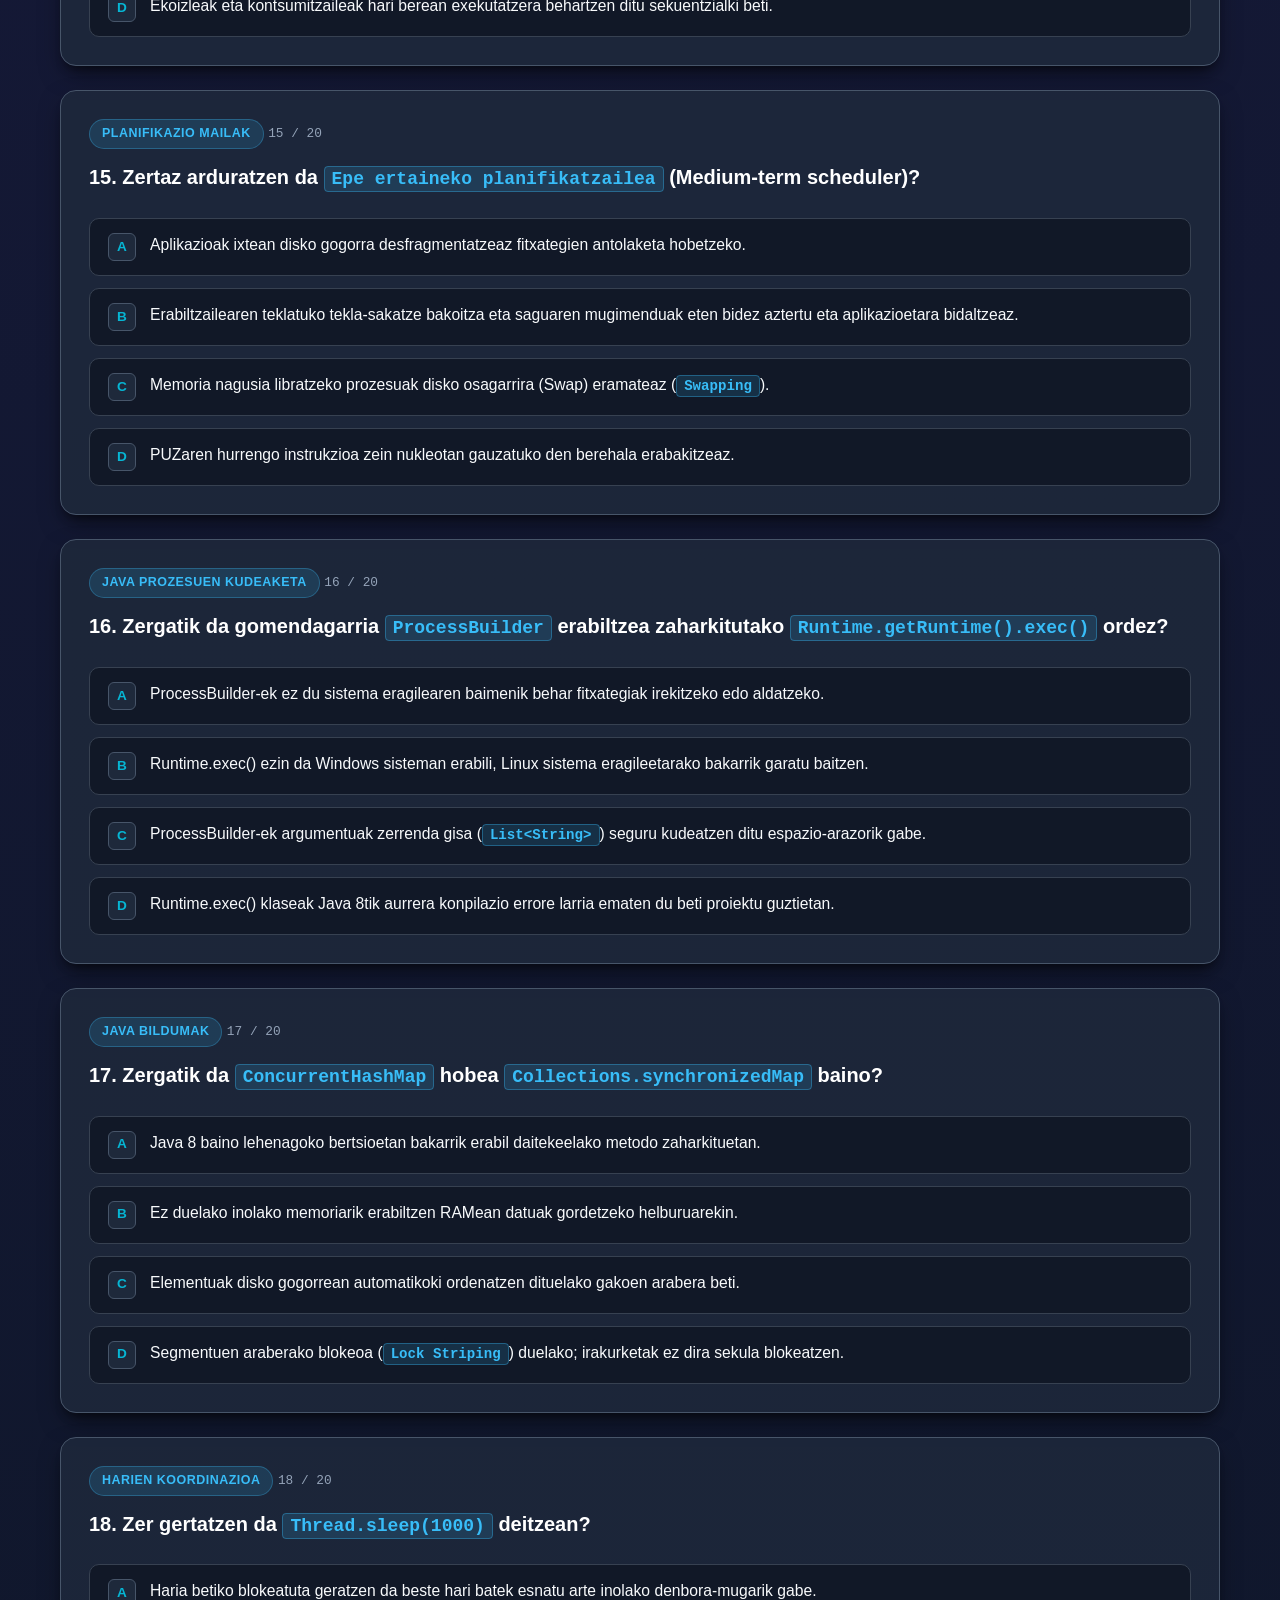
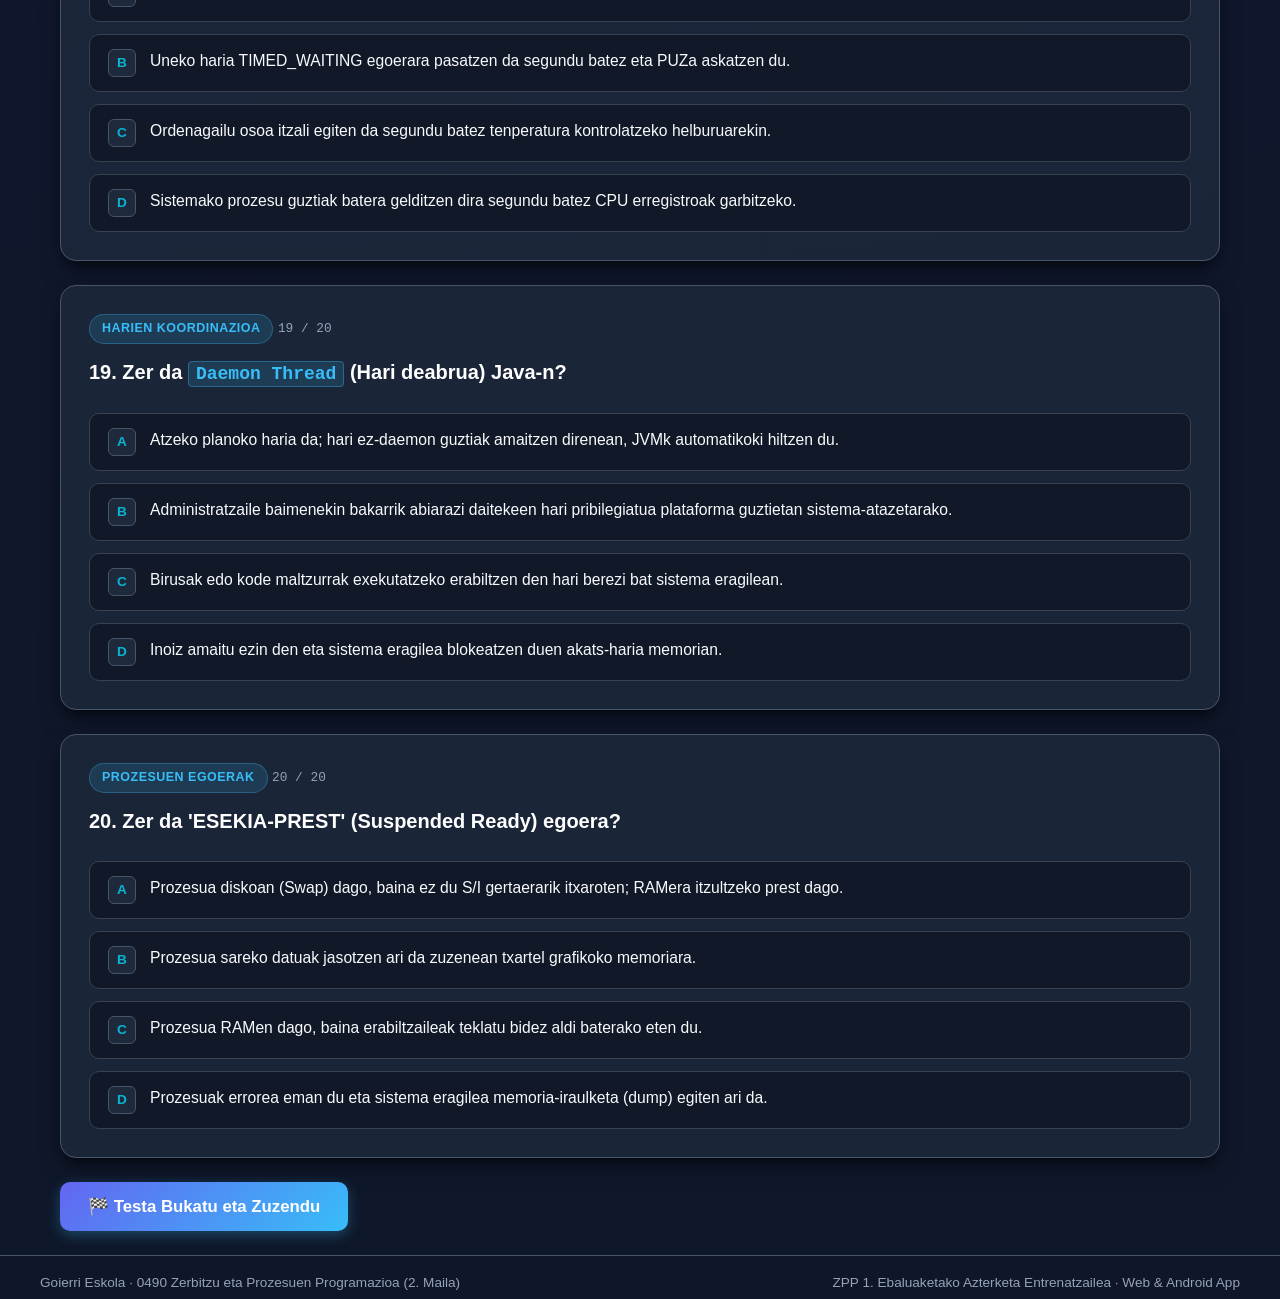
==== commit 530796aa: "fix(ui): responsive navbar layout, prevent horizontal overflow, add zoom controls on all screens" ====
--- a/index.html
+++ b/index.html
@@ -2,7 +2,7 @@
 <html lang="eu">
 <head>
   <meta charset="UTF-8">
-  <meta name="viewport" content="width=device-width, initial-scale=1.0">
+  <meta name="viewport" content="width=device-width, initial-scale=1.0, minimum-scale=0.5, maximum-scale=5.0, user-scalable=yes">
   <title>ZPP 1. Ebaluaketa - Azterketa Entrenatzailea</title>
   <link rel="stylesheet" href="css/style.css">
   <link rel="icon" type="image/svg+xml" href="icons/favicon.svg">
@@ -22,22 +22,22 @@
         </div>
       </div>
 
-      <nav>
+      <nav id="main-nav">
         <button class="nav-btn active" data-target="teoria">
-          <span>📝</span>
-          <span>Teoria Testa (20)</span>
+          <span class="nav-icon">📝</span>
+          <span class="nav-label">Teoria Testa</span>
         </button>
         <button class="nav-btn" data-target="praktika">
-          <span>💻</span>
-          <span>Zati Praktikoa</span>
+          <span class="nav-icon">💻</span>
+          <span class="nav-label">Zati Praktikoa</span>
         </button>
         <button class="nav-btn" data-target="estatistikak">
-          <span>📊</span>
-          <span>Nire Estatistikak</span>
+          <span class="nav-icon">📊</span>
+          <span class="nav-label">Estatistikak</span>
         </button>
         <button class="nav-btn" data-target="laburpena">
-          <span>📚</span>
-          <span>Gida Bizkorra</span>
+          <span class="nav-icon">📚</span>
+          <span class="nav-label">Gida Bizkorra</span>
         </button>
       </nav>
     </div>
@@ -349,6 +349,13 @@
     </div>
   </footer>
 
+  <!-- ZOOM KONTROLAK (PANTALIA GUZTIETARAKO ZOOM-A) -->
+  <div class="zoom-floating-widget" id="zoom-widget">
+    <button class="zoom-btn" id="zoom-out-btn" title="Txikitu Zoom-a (Zoom -)" aria-label="Txikitu">🔍−</button>
+    <button class="zoom-btn zoom-indicator" id="zoom-reset-btn" title="Leheneratu (100%)" aria-label="100%">100%</button>
+    <button class="zoom-btn" id="zoom-in-btn" title="Handitu Zoom-a (Zoom +)" aria-label="Handitu">🔍+</button>
+  </div>
+
   <!-- SCRIPT-AK -->
   <script src="js/galderak.js"></script>
   <script src="js/ariketak.js"></script>
--- a/css/style.css
+++ b/css/style.css
@@ -33,6 +33,12 @@
   padding: 0;
 }
 
+html, body {
+  overflow-x: hidden;
+  width: 100%;
+  max-width: 100vw;
+}
+
 body {
   font-family: var(--font-sans);
   background: radial-gradient(circle at 10% 20%, #1e1b4b 0%, #0f172a 90%);
@@ -631,16 +637,17 @@
   display: block;
 }
 
-/* Syntax Token Colors (IDE Dark Style) */
-.token-keyword { color: #f43f5e; font-weight: bold; }      /* public, class, synchronized, volatile, if, return */
-.token-type { color: #38bdf8; font-weight: 600; }          /* ProcessBuilder, Thread, String, int, boolean */
-.token-method { color: #fbbf24; font-weight: 600; }        /* start(), run(), pid(), sleep(), invokeLater() */
-.token-variable { color: #93c5fd; }                         /* giltza, irabazlea, lasterketaAmaituta, kontagailua */
-.token-operator { color: #f1f5f9; font-weight: 600; }       /* =, ==, !=, &&, ||, ++, -> */
-.token-string { color: #4ade80; }                           /* "notepad.exe", "Autoa " */
-.token-comment { color: #94a3b8; font-style: italic; }       /* // azalpenak */
+/* Syntax Token Colors (IDE Dark Style - VS Code & JetBrains High Contrast) */
+.token-keyword { color: #f43f5e; font-weight: bold; }      /* public, class, synchronized, volatile, if, return, new */
+.token-type { color: #38bdf8; font-weight: 600; }          /* ProcessBuilder, Thread, String, int, boolean, Instant */
+.token-method { color: #facc15; font-weight: 600; }        /* start(), run(), pid(), split(), waitFor(), println() */
+.token-variable { color: #cbd5e1; }                         /* zatiak, komandoa, pb, prozesua, pid, irabazlea */
+.token-operator { color: #f87171; font-weight: 600; }       /* =, ==, !=, &&, ||, ++, ->, +, - */
+.token-string { color: #4ade80; }                           /* "notepad.exe", "\\s+", "Autoa " */
+.token-comment { color: #64748b; font-style: italic; }       /* // azalpenak */
 .token-number { color: #c084fc; font-weight: 600; }         /* 100, 1000L, 0.1 */
-.token-annotation { color: #f59e0b; font-weight: bold; }   /* @Override */
+.token-annotation { color: #fb923c; font-weight: bold; }   /* @Override */
+.token-punct { color: #94a3b8; }                            /* ;, (, ), {, }, [, ], ., , */
 
 /* DIAGRAMAK (SVG Bektorial Garbiak) */
 .diagram-box {
@@ -881,43 +888,180 @@
 }
 
 /* --------------------------------------------------------------------------
+   ZOOM FLOATING WIDGET (PANTALIA GUZTIETARAKO ZOOM-A)
+   -------------------------------------------------------------------------- */
+.zoom-floating-widget {
+  position: fixed;
+  bottom: 20px;
+  right: 20px;
+  z-index: 9999;
+  display: flex;
+  align-items: center;
+  background: rgba(15, 23, 42, 0.92);
+  backdrop-filter: blur(12px);
+  border: 1px solid rgba(56, 189, 248, 0.4);
+  border-radius: 30px;
+  box-shadow: 0 4px 20px rgba(0, 0, 0, 0.6), 0 0 14px rgba(56, 189, 248, 0.25);
+  padding: 4px 6px;
+  gap: 4px;
+}
+
+.zoom-btn {
+  background: transparent;
+  color: #e2e8f0;
+  border: none;
+  padding: 6px 10px;
+  font-size: 0.85rem;
+  font-weight: 700;
+  border-radius: 20px;
+  cursor: pointer;
+  transition: all 0.2s ease;
+  user-select: none;
+}
+
+.zoom-btn:hover {
+  background: rgba(56, 189, 248, 0.2);
+  color: #38bdf8;
+}
+
+.zoom-btn.zoom-indicator {
+  font-family: var(--font-mono);
+  font-size: 0.8rem;
+  color: var(--accent-cyan);
+  padding: 4px 8px;
+}
+
+/* --------------------------------------------------------------------------
    RESPONSIVE DESIGN (MUGIKORRAK ETA TABLETAK)
    -------------------------------------------------------------------------- */
-@media (max-width: 768px) {
+@media (max-width: 860px) {
   header {
-    padding: 10px 14px;
+    padding: 8px 10px;
   }
   
   .header-container {
     flex-direction: column;
     align-items: stretch;
+    gap: 8px;
   }
   
-  nav {
-    justify-content: space-around;
+  .brand {
+    justify-content: flex-start;
+  }
+  
+  .brand-icon-img {
+    width: 36px;
+    height: 36px;
+  }
+  
+  .brand-text h1 {
+    font-size: 1.1rem;
+  }
+  
+  .brand-text span {
+    font-size: 0.72rem;
+  }
+  
+  #main-nav {
+    display: grid;
+    grid-template-columns: repeat(4, 1fr);
     width: 100%;
-  }
-
-  .nav-btn {
-    padding: 6px 10px;
-    font-size: 0.82rem;
+    gap: 4px;
   }
   
+  header .nav-btn {
+    flex-direction: column;
+    padding: 6px 2px;
+    font-size: 0.72rem;
+    line-height: 1.15;
+    gap: 3px;
+    text-align: center;
+    justify-content: center;
+    white-space: normal;
+    border-radius: var(--radius-sm);
+  }
+  
+  header .nav-btn .nav-icon {
+    font-size: 1.15rem;
+    line-height: 1;
+  }
+  
+  header .nav-btn .nav-label {
+    word-break: break-word;
+  }
+
+  main {
+    padding: 0 12px;
+    margin: 16px auto;
+  }
+
   .question-card {
-    padding: 18px;
-  }
-  
+    padding: 16px;
+  }
+
   .question-title {
-    font-size: 1.05rem;
-  }
-  
+    font-size: 1rem;
+  }
+
   .option-btn {
-    padding: 12px 14px;
-    font-size: 0.9rem;
-  }
-  
+    padding: 10px 12px;
+    font-size: 0.88rem;
+  }
+
   .code-container {
     font-size: 0.82rem;
-    padding: 14px;
-  }
-}
+    padding: 12px;
+  }
+
+  .sub-nav {
+    gap: 6px;
+    overflow-x: auto;
+    padding-bottom: 4px;
+  }
+
+  .sub-nav-btn {
+    padding: 8px 12px;
+    font-size: 0.82rem;
+    white-space: nowrap;
+    flex-shrink: 0;
+  }
+}
+
+@media (max-width: 480px) {
+  header {
+    padding: 6px 6px;
+  }
+
+  .brand-icon-img {
+    width: 30px;
+    height: 30px;
+  }
+
+  .brand-text h1 {
+    font-size: 1rem;
+  }
+
+  .brand-text span {
+    font-size: 0.66rem;
+  }
+
+  header .nav-btn {
+    padding: 4px 1px;
+    font-size: 0.68rem;
+  }
+
+  header .nav-btn .nav-icon {
+    font-size: 1rem;
+  }
+
+  .zoom-floating-widget {
+    bottom: 12px;
+    right: 12px;
+    padding: 2px 4px;
+  }
+
+  .zoom-btn {
+    padding: 4px 6px;
+    font-size: 0.74rem;
+  }
+}
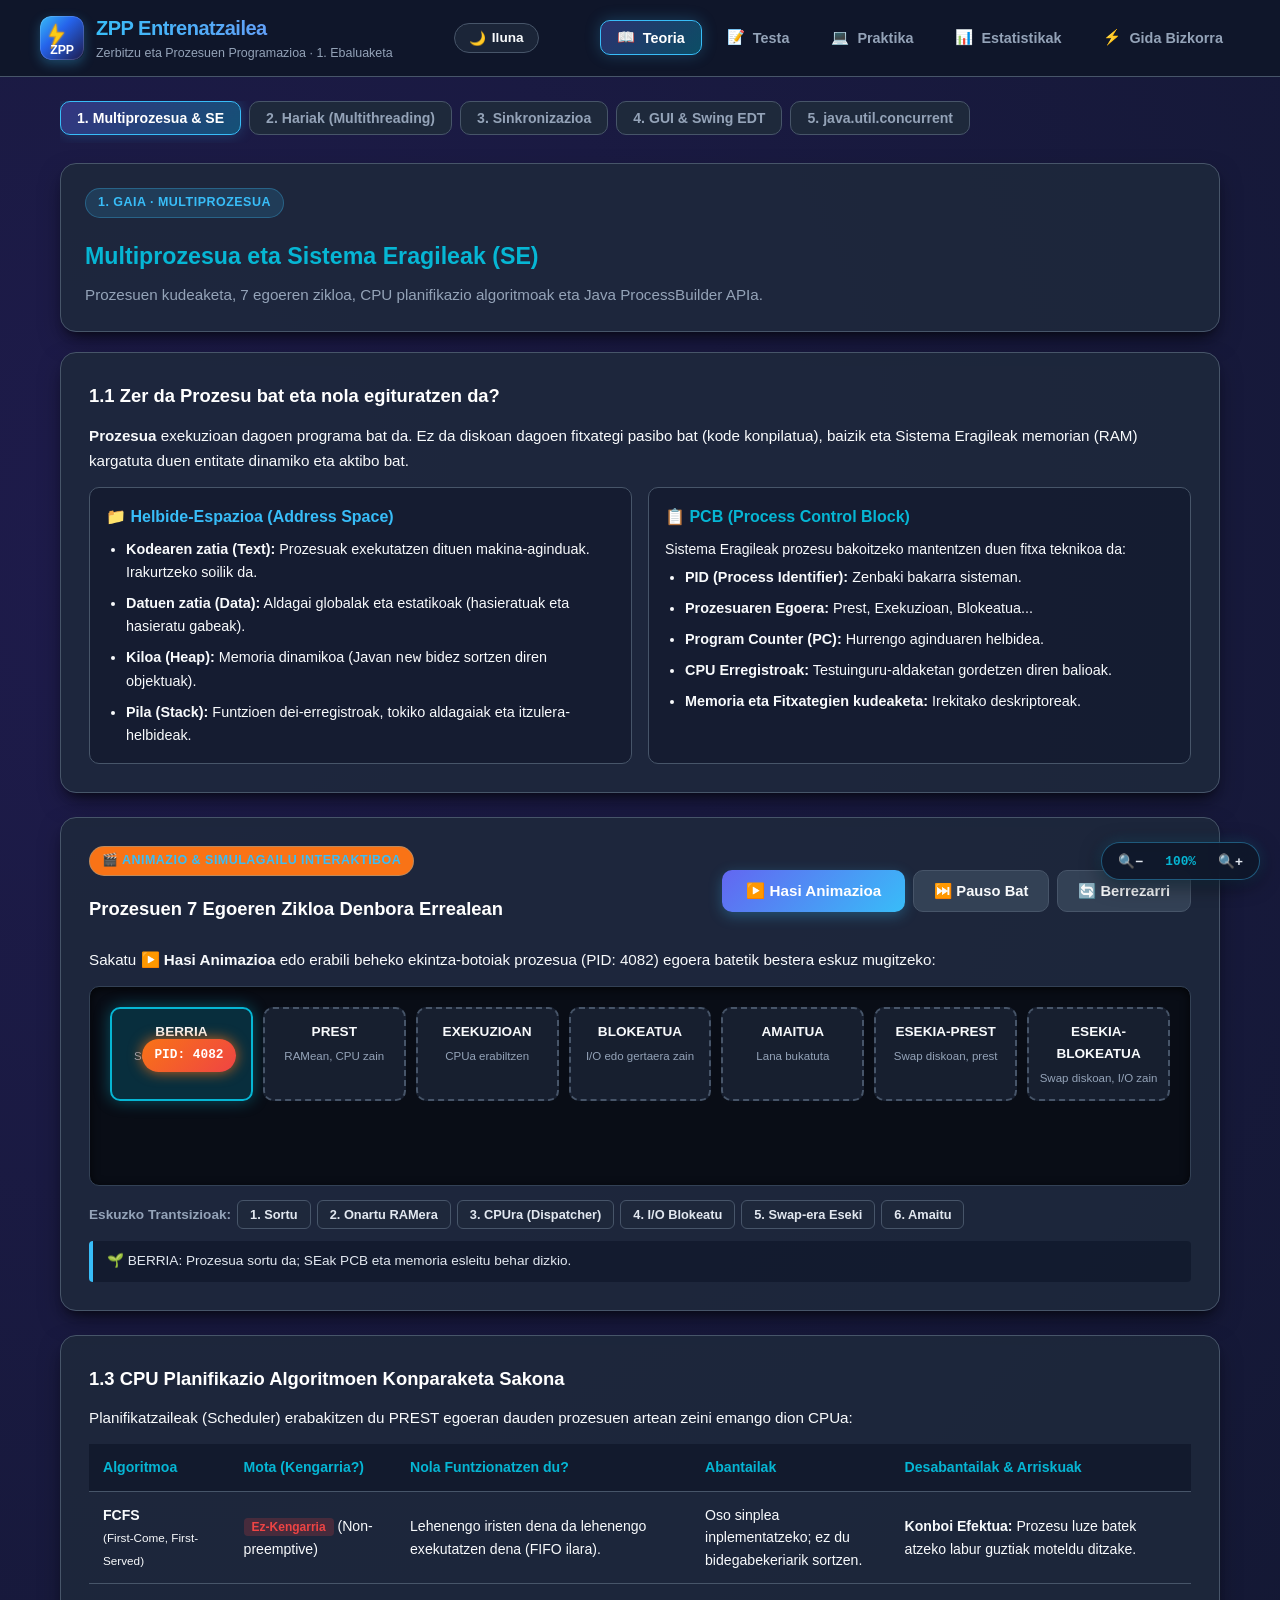
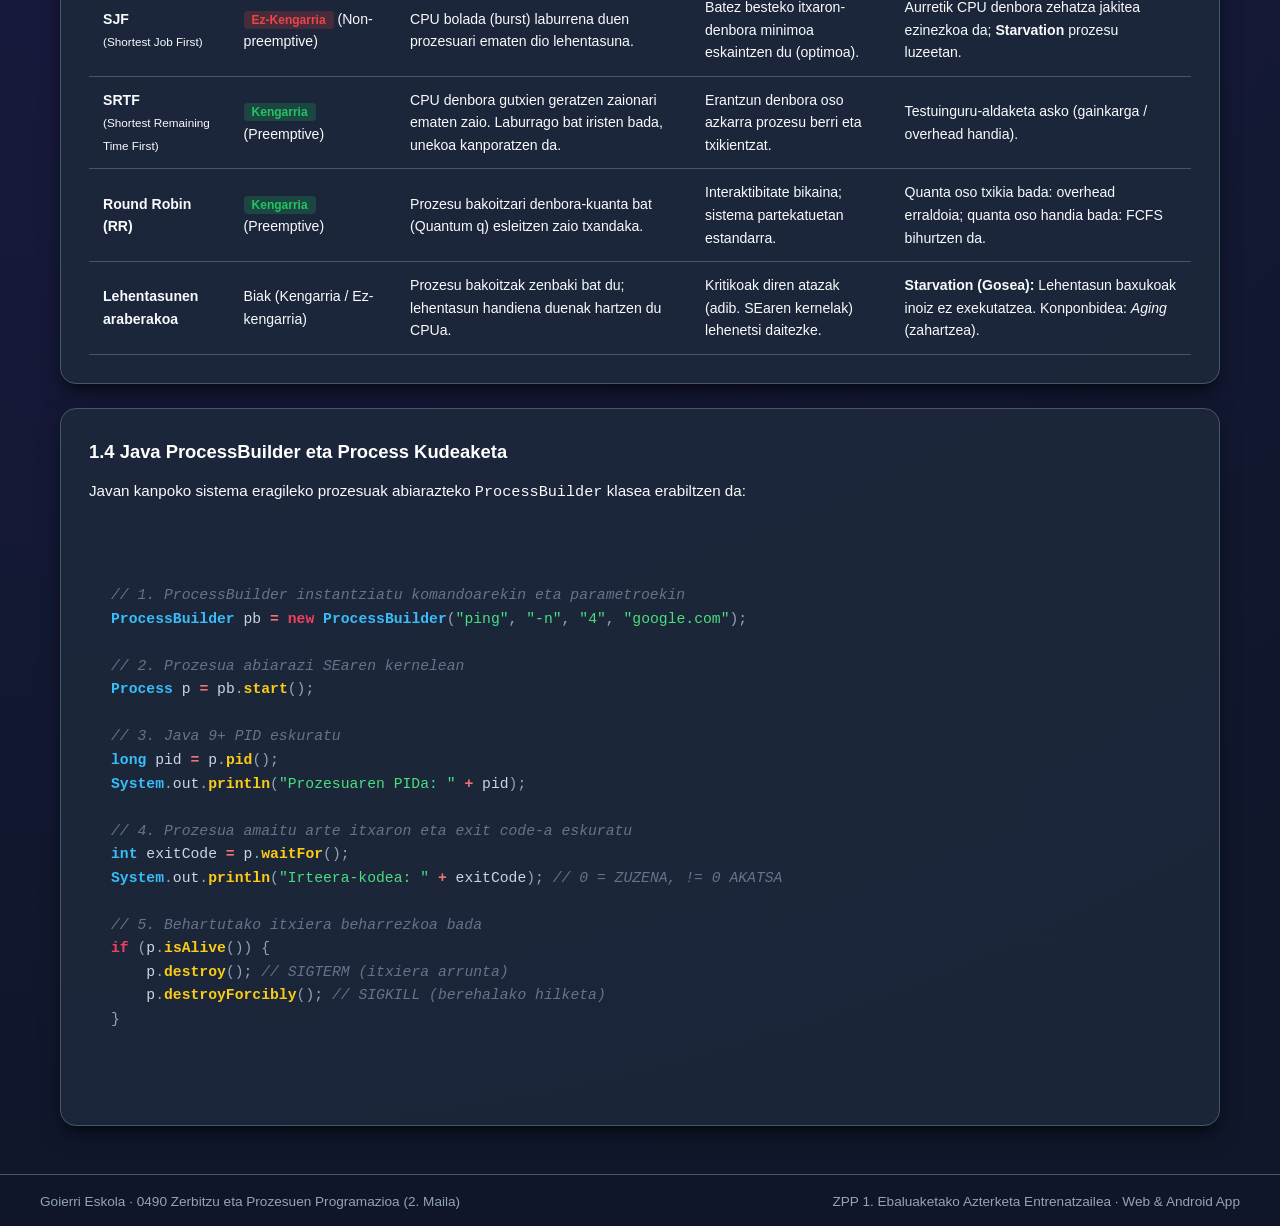
==== commit fd1ac560: "txukunketa" ====
--- a/index.html
+++ b/index.html
@@ -22,21 +22,32 @@
         </div>
       </div>
 
+      <div class="header-right-tools">
+        <button id="theme-toggle-btn" class="theme-toggle-btn" title="Aldatu Modu Argia / Iluna" aria-label="Modu Argia / Iluna">
+          <span id="theme-icon">🌙</span>
+          <span id="theme-text" class="theme-label">Iluna</span>
+        </button>
+      </div>
+
       <nav id="main-nav">
         <button class="nav-btn active" data-target="teoria">
+          <span class="nav-icon">📖</span>
+          <span class="nav-label">Teoria</span>
+        </button>
+        <button class="nav-btn" data-target="testa">
           <span class="nav-icon">📝</span>
-          <span class="nav-label">Teoria Testa</span>
+          <span class="nav-label">Testa</span>
         </button>
         <button class="nav-btn" data-target="praktika">
           <span class="nav-icon">💻</span>
-          <span class="nav-label">Zati Praktikoa</span>
+          <span class="nav-label">Praktika</span>
         </button>
         <button class="nav-btn" data-target="estatistikak">
           <span class="nav-icon">📊</span>
           <span class="nav-label">Estatistikak</span>
         </button>
         <button class="nav-btn" data-target="laburpena">
-          <span class="nav-icon">📚</span>
+          <span class="nav-icon">⚡</span>
           <span class="nav-label">Gida Bizkorra</span>
         </button>
       </nav>
@@ -48,8 +59,13 @@
        ========================================================================= -->
   <main>
 
-    <!-- TAB 1: TEORIA TESTA -->
+    <!-- TAB 1: TEORIA OSOA (5 GAIAK, AZALPENAK, DIAGRAMAK, TAULAK ETA ANIMAZIOAK) -->
     <section id="tab-teoria" class="tab-content active">
+      <div id="teoria-edukia-container"></div>
+    </section>
+
+    <!-- TAB 2: TEORIA TESTA (BANAKA: AURREKOA / HURRENGOA / NABIGAZIO PILOTAK) -->
+    <section id="tab-testa" class="tab-content">
       <!-- GOIKO KONTROL BARRA: TENPORIZADOREA ETA AURRERAPENA -->
       <div class="test-top-bar">
         <div class="timer-box">
@@ -63,6 +79,7 @@
           <div class="progress-track">
             <div id="progress-bar-fill" class="progress-fill"></div>
           </div>
+          <span id="progress-text-fraction" style="font-size:0.82rem; font-family:var(--font-mono); color:var(--accent-cyan); font-weight:700;">0/20</span>
         </div>
 
         <div style="display:flex; gap:8px;">
@@ -70,6 +87,12 @@
             🔀 Galdera Berriak Nahastu
           </button>
         </div>
+      </div>
+
+      <!-- GALDEREN PILOTA NABIGATZAILEA (20 GALDERA JAUZI EGITEKO) -->
+      <div class="question-nav-container">
+        <div class="nav-pills-label">Galderen Aurkibidea (Klikatu edonora joateko):</div>
+        <div id="test-question-pills" class="question-nav-pills"></div>
       </div>
 
       <!-- EMAITZEN TXARTELA (TESTA AMAITZEAN BISTARATZEN DA) -->
@@ -80,7 +103,7 @@
         </div>
         <div id="verdict-text" class="results-verdict pass">GAINDITUA!</div>
         <p style="color:var(--text-muted); max-width:600px; margin:0 auto;">
-          Aztertu azpian galdera bakoitzaren emaitza xehea eta azalpen teorikoa. Akatsik baduzu, sakatu botoi gorria soilik huts egindakoak birpasatzeko!
+          Aztertu galdera bakoitzaren emaitza xehea eta azalpen teorikoa. Akatsik baduzu, sakatu botoi gorria soilik huts egindakoak birpasatzeko!
         </p>
 
         <div class="results-stats-row">
@@ -97,13 +120,28 @@
             <div class="stat-label">Guztira</div>
           </div>
         </div>
-      </div>
-
-      <!-- GALDEREN ZERRENDA -->
-      <div id="test-questions-container"></div>
-
-      <!-- BEHEKO EKINTZA BARRA -->
-      <div id="test-actions-bar" class="test-actions"></div>
+
+        <div style="margin-top:20px; display:flex; gap:12px; justify-content:center; flex-wrap:wrap;">
+          <button class="btn-primary" onclick="hasiTeoriaTesta()">
+            🔄 Test Berri Bat Egin (20 Galdera)
+          </button>
+          <button id="btn-review-failed" class="btn-secondary" onclick="birpasatuOkerrak()" style="border-color:var(--accent-red); color:var(--accent-red); display:none;">
+            🎯 Birpasatu Huts Egindakoak Soilik (<span id="failed-count-btn">0</span>)
+          </button>
+          <button class="btn-secondary" onclick="toggleTestAllReviewView()" id="btn-toggle-all-review">
+            📋 Ikusi Zerrenda Osoa (Guztiak Batera)
+          </button>
+          <button class="btn-secondary" onclick="aldatuTab('estatistikak')">
+            📊 Ikusi Estatistika Panela
+          </button>
+        </div>
+      </div>
+
+      <!-- GALDERA BAKARRAREN EREMUA (AURREKOA / HURRENGOA) -->
+      <div id="test-single-card-container"></div>
+
+      <!-- ZERRENDA OSOKO EREMUA (EMAITZEN BERRIKUSPEN BEREZIAN) -->
+      <div id="test-all-review-container" style="display:none;"></div>
     </section>
 
     <!-- TAB 2: ZATI PRAKTIKOA (4 AZTERKETA MODUAK) -->
@@ -360,6 +398,7 @@
   <script src="js/galderak.js"></script>
   <script src="js/ariketak.js"></script>
   <script src="js/syntax.js"></script>
+  <script src="js/teoria.js"></script>
   <script src="js/app.js"></script>
 </body>
 </html>
--- a/css/style.css
+++ b/css/style.css
@@ -60,6 +60,7 @@
   top: 0;
   z-index: 100;
   padding: 12px 24px;
+  transition: background 0.3s ease, border-color 0.3s ease;
 }
 
 .header-container {
@@ -101,6 +102,34 @@
   font-size: 0.78rem;
   color: var(--text-muted);
   display: block;
+}
+
+.header-right-tools {
+  display: flex;
+  align-items: center;
+  gap: 10px;
+}
+
+.theme-toggle-btn {
+  background: rgba(30, 41, 59, 0.85);
+  border: 1px solid var(--card-border);
+  color: var(--text-main);
+  padding: 6px 14px;
+  border-radius: 20px;
+  cursor: pointer;
+  display: flex;
+  align-items: center;
+  gap: 6px;
+  font-size: 0.85rem;
+  font-weight: 600;
+  transition: all 0.2s ease;
+  user-select: none;
+}
+
+.theme-toggle-btn:hover {
+  background: var(--bg-tertiary);
+  border-color: var(--accent-blue);
+  transform: translateY(-1px);
 }
 
 nav {
@@ -931,6 +960,577 @@
   padding: 4px 8px;
 }
 
+/* ==========================================================================
+   MODU ARGIA (LIGHT THEME)
+   ========================================================================== */
+body.theme-light {
+  --bg-primary: #f8fafc;
+  --bg-secondary: #ffffff;
+  --bg-tertiary: #f1f5f9;
+  --card-bg: rgba(255, 255, 255, 0.98);
+  --card-border: #cbd5e1;
+  --text-main: #0f172a;
+  --text-muted: #64748b;
+  --accent-blue: #0284c7;
+  --accent-cyan: #0891b2;
+  --accent-indigo: #4f46e5;
+  --accent-green: #16a34a;
+  --accent-red: #dc2626;
+  --accent-orange: #ea580c;
+  --accent-yellow: #ca8a04;
+  --code-bg: #090d16;
+  --code-border: #334155;
+  --shadow: 0 10px 25px -5px rgba(0, 0, 0, 0.08), 0 8px 10px -6px rgba(0, 0, 0, 0.04);
+  background: #f1f5f9;
+  color: #0f172a;
+}
+
+body.theme-light header {
+  background: rgba(255, 255, 255, 0.96);
+  border-bottom: 1px solid #cbd5e1;
+}
+
+body.theme-light footer {
+  background: #ffffff;
+  border-top: 1px solid #cbd5e1;
+  color: #64748b;
+}
+
+body.theme-light .test-top-bar,
+body.theme-light .question-card,
+body.theme-light .results-card,
+body.theme-light .stat-widget,
+body.theme-light .modal-box,
+body.theme-light .question-nav-container,
+body.theme-light .concept-card,
+body.theme-light .teoria-header-card {
+  background: #ffffff;
+  border-color: #cbd5e1;
+  box-shadow: 0 4px 16px rgba(0, 0, 0, 0.05);
+}
+
+body.theme-light .timer-box {
+  background: #f8fafc;
+  border-color: #cbd5e1;
+}
+
+body.theme-light .timer-value {
+  color: #0284c7;
+}
+
+body.theme-light .progress-track {
+  background: #e2e8f0;
+  border-color: #cbd5e1;
+}
+
+body.theme-light .option-btn {
+  background: #f8fafc;
+  border-color: #cbd5e1;
+  color: #0f172a;
+}
+
+body.theme-light .option-btn:hover {
+  background: #f1f5f9;
+  border-color: #0284c7;
+}
+
+body.theme-light .option-btn.selected {
+  background: rgba(2, 132, 199, 0.12);
+  border-color: #0284c7;
+  color: #0369a1;
+}
+
+body.theme-light .option-letter {
+  background: #e2e8f0;
+  color: #0f172a;
+}
+
+body.theme-light .nav-btn:hover {
+  background: #f1f5f9;
+  color: #0f172a;
+}
+
+body.theme-light .nav-btn.active {
+  color: #0284c7;
+  background: rgba(2, 132, 199, 0.12);
+  border-color: #0284c7;
+}
+
+body.theme-light .q-pill {
+  background: #f1f5f9;
+  border-color: #cbd5e1;
+  color: #475569;
+}
+
+body.theme-light .q-pill.answered {
+  background: #0284c7;
+  color: #ffffff;
+}
+
+body.theme-light .q-pill.active {
+  border-color: #0f172a;
+  box-shadow: 0 0 10px rgba(2, 132, 199, 0.4);
+}
+
+body.theme-light .teoria-box {
+  background: #f8fafc;
+  border-color: #cbd5e1;
+}
+
+body.theme-light .teoria-table th {
+  background: #f1f5f9;
+  color: #0f172a;
+}
+
+body.theme-light .teoria-table td {
+  border-bottom-color: #e2e8f0;
+  color: #1e293b;
+}
+
+body.theme-light .zoom-floating-widget {
+  background: rgba(255, 255, 255, 0.95);
+  border-color: #cbd5e1;
+  box-shadow: 0 4px 20px rgba(0, 0, 0, 0.15);
+}
+
+body.theme-light .zoom-btn {
+  color: #0f172a;
+}
+
+body.theme-light .zoom-btn:hover {
+  background: rgba(2, 132, 199, 0.15);
+  color: #0284c7;
+}
+
+/* --------------------------------------------------------------------------
+   QUESTION NAV PILLS & SINGLE CARD CONTROLS
+   -------------------------------------------------------------------------- */
+.question-nav-container {
+  background: var(--card-bg);
+  border: 1px solid var(--card-border);
+  border-radius: var(--radius-lg);
+  padding: 12px 16px;
+  margin-bottom: 20px;
+  box-shadow: var(--shadow);
+}
+
+.nav-pills-label {
+  font-size: 0.8rem;
+  color: var(--text-muted);
+  margin-bottom: 8px;
+  font-weight: 600;
+}
+
+.question-nav-pills {
+  display: flex;
+  flex-wrap: wrap;
+  gap: 6px;
+  align-items: center;
+}
+
+.q-pill {
+  width: 32px;
+  height: 32px;
+  border-radius: 8px;
+  background: rgba(15, 23, 42, 0.6);
+  border: 1px solid var(--card-border);
+  color: var(--text-muted);
+  font-family: var(--font-mono);
+  font-size: 0.82rem;
+  font-weight: 700;
+  cursor: pointer;
+  display: flex;
+  align-items: center;
+  justify-content: center;
+  transition: all 0.2s ease;
+  user-select: none;
+}
+
+.q-pill:hover {
+  background: var(--bg-tertiary);
+  color: var(--text-main);
+  border-color: var(--accent-blue);
+}
+
+.q-pill.answered {
+  background: linear-gradient(135deg, rgba(99, 102, 241, 0.4), rgba(6, 182, 212, 0.4));
+  border-color: var(--accent-blue);
+  color: #ffffff;
+}
+
+.q-pill.active {
+  border-color: var(--accent-cyan);
+  box-shadow: 0 0 12px rgba(6, 182, 212, 0.6);
+  color: #ffffff;
+  transform: scale(1.12);
+  z-index: 2;
+}
+
+.q-pill.correct {
+  background: rgba(34, 197, 94, 0.35) !important;
+  border-color: var(--accent-green) !important;
+  color: #ffffff !important;
+}
+
+.q-pill.wrong {
+  background: rgba(239, 68, 68, 0.35) !important;
+  border-color: var(--accent-red) !important;
+  color: #ffffff !important;
+}
+
+.test-nav-controls {
+  display: flex;
+  justify-content: space-between;
+  align-items: center;
+  flex-wrap: wrap;
+  gap: 12px;
+  margin-top: 24px;
+  padding-top: 16px;
+  border-top: 1px solid var(--card-border);
+}
+
+.test-counter-text {
+  font-size: 0.9rem;
+  color: var(--text-muted);
+  font-weight: 600;
+}
+
+/* --------------------------------------------------------------------------
+   TEORIA SECTION & SIMULATORS
+   -------------------------------------------------------------------------- */
+.teoria-subnav {
+  display: flex;
+  gap: 8px;
+  overflow-x: auto;
+  padding-bottom: 8px;
+  margin-bottom: 20px;
+}
+
+.teoria-nav-btn {
+  background: var(--bg-secondary);
+  border: 1px solid var(--card-border);
+  color: var(--text-muted);
+  padding: 8px 16px;
+  border-radius: var(--radius-md);
+  font-size: 0.88rem;
+  font-weight: 600;
+  cursor: pointer;
+  white-space: nowrap;
+  transition: all 0.2s ease;
+  flex-shrink: 0;
+}
+
+.teoria-nav-btn:hover {
+  color: var(--text-main);
+  background: var(--bg-tertiary);
+}
+
+.teoria-nav-btn.active {
+  background: linear-gradient(135deg, rgba(99, 102, 241, 0.35), rgba(6, 182, 212, 0.35));
+  border-color: var(--accent-blue);
+  color: #ffffff;
+  box-shadow: 0 0 14px rgba(56, 189, 248, 0.25);
+}
+
+.teoria-gaia-blokea {
+  display: none;
+}
+
+.teoria-gaia-blokea.active {
+  display: block;
+  animation: fadeIn 0.3s ease;
+}
+
+.teoria-header-card {
+  background: var(--card-bg);
+  border: 1px solid var(--card-border);
+  border-radius: var(--radius-lg);
+  padding: 24px;
+  margin-bottom: 20px;
+  box-shadow: var(--shadow);
+}
+
+.teoria-header-card h2 {
+  color: var(--accent-cyan);
+  margin: 8px 0;
+  font-size: 1.45rem;
+}
+
+.teoria-header-card p {
+  color: var(--text-muted);
+  font-size: 0.95rem;
+}
+
+.teoria-title {
+  font-size: 1.15rem;
+  color: #ffffff;
+  margin-bottom: 12px;
+}
+
+body.theme-light .teoria-title {
+  color: #0f172a;
+}
+
+.teoria-p {
+  color: var(--text-main);
+  font-size: 0.95rem;
+  line-height: 1.65;
+  margin-bottom: 14px;
+}
+
+.teoria-grid-2 {
+  display: grid;
+  grid-template-columns: repeat(auto-fit, minmax(280px, 1fr));
+  gap: 16px;
+  margin-top: 14px;
+}
+
+.teoria-box {
+  background: rgba(15, 23, 42, 0.6);
+  border: 1px solid var(--card-border);
+  border-radius: var(--radius-md);
+  padding: 16px;
+}
+
+.teoria-ul {
+  padding-left: 20px;
+  font-size: 0.9rem;
+  color: var(--text-main);
+  display: flex;
+  flex-direction: column;
+  gap: 8px;
+}
+
+.teoria-table {
+  width: 100%;
+  border-collapse: collapse;
+  font-size: 0.88rem;
+  text-align: left;
+}
+
+.teoria-table th, .teoria-table td {
+  padding: 12px 14px;
+  border-bottom: 1px solid var(--card-border);
+}
+
+.teoria-table th {
+  background: rgba(15, 23, 42, 0.8);
+  color: var(--accent-cyan);
+  font-weight: 700;
+  white-space: nowrap;
+}
+
+.badge-green {
+  background: rgba(34, 197, 94, 0.2);
+  color: #22c55e;
+  padding: 2px 8px;
+  border-radius: 4px;
+  font-weight: 700;
+  font-size: 0.75rem;
+}
+
+.badge-red {
+  background: rgba(239, 68, 68, 0.2);
+  color: #ef4444;
+  padding: 2px 8px;
+  border-radius: 4px;
+  font-weight: 700;
+  font-size: 0.75rem;
+}
+
+/* SIMULATORS STYLING */
+.sim-controls {
+  display: flex;
+  gap: 8px;
+  flex-wrap: wrap;
+}
+
+.sim-screen {
+  background: #090d16;
+  border: 1px solid #334155;
+  border-radius: var(--radius-md);
+  position: relative;
+  min-height: 200px;
+  overflow: hidden;
+  box-shadow: inset 0 2px 10px rgba(0, 0, 0, 0.7);
+}
+
+.sim-states-grid {
+  display: grid;
+  grid-template-columns: repeat(auto-fit, minmax(130px, 1fr));
+  gap: 10px;
+  padding: 20px;
+}
+
+.sim-node {
+  background: rgba(30, 41, 59, 0.7);
+  border: 2px dashed #475569;
+  border-radius: 10px;
+  padding: 12px 6px;
+  text-align: center;
+  transition: all 0.3s ease;
+}
+
+.sim-node.active {
+  border: 2px solid var(--accent-cyan);
+  background: rgba(6, 182, 212, 0.2);
+  box-shadow: 0 0 16px rgba(6, 182, 212, 0.4);
+}
+
+.sim-node-title {
+  display: block;
+  font-weight: 800;
+  font-size: 0.85rem;
+  color: #f8fafc;
+}
+
+.sim-node-sub {
+  display: block;
+  font-size: 0.72rem;
+  color: var(--text-muted);
+  margin-top: 4px;
+}
+
+.sim-token {
+  position: absolute;
+  top: 30px;
+  left: 30px;
+  background: linear-gradient(135deg, #f97316, #ef4444);
+  color: #fff;
+  font-family: var(--font-mono);
+  font-weight: 800;
+  font-size: 0.8rem;
+  padding: 6px 12px;
+  border-radius: 20px;
+  box-shadow: 0 0 14px rgba(249, 115, 22, 0.8);
+  transition: all 0.6s cubic-bezier(0.34, 1.56, 0.64, 1);
+  pointer-events: none;
+  z-index: 10;
+}
+
+.sim-actions-bar {
+  display: flex;
+  gap: 6px;
+  flex-wrap: wrap;
+  align-items: center;
+  margin-top: 14px;
+}
+
+.btn-sim-action {
+  background: rgba(30, 41, 59, 0.8);
+  border: 1px solid var(--card-border);
+  color: #e2e8f0;
+  padding: 6px 12px;
+  border-radius: 6px;
+  font-size: 0.8rem;
+  font-weight: 600;
+  cursor: pointer;
+  transition: all 0.2s ease;
+}
+
+.btn-sim-action:hover {
+  background: var(--bg-tertiary);
+  border-color: var(--accent-cyan);
+  color: var(--accent-cyan);
+}
+
+.sim-log-box {
+  background: rgba(15, 23, 42, 0.7);
+  border-left: 4px solid var(--accent-blue);
+  padding: 10px 14px;
+  border-radius: 4px;
+  margin-top: 12px;
+  font-size: 0.85rem;
+  color: #e2e8f0;
+  line-height: 1.5;
+}
+
+.thread-track-row {
+  display: flex;
+  align-items: center;
+  gap: 12px;
+}
+
+.thread-tag {
+  width: 140px;
+  padding: 4px 8px;
+  border-radius: 6px;
+  color: #0f172a;
+  font-size: 0.78rem;
+  font-weight: 700;
+  text-align: center;
+  white-space: nowrap;
+}
+
+.thread-track-bar {
+  flex: 1;
+  height: 12px;
+  background: #1e293b;
+  border-radius: 9999px;
+  overflow: hidden;
+  border: 1px solid #334155;
+}
+
+.thread-progress-fill {
+  height: 100%;
+  transition: width 0.15s linear;
+}
+
+.thread-status-badge {
+  width: 110px;
+  font-family: var(--font-mono);
+  font-size: 0.75rem;
+  font-weight: 700;
+  color: var(--text-muted);
+  text-align: right;
+}
+
+.counter-box {
+  background: rgba(30, 41, 59, 0.8);
+  border: 2px solid var(--card-border);
+  border-radius: 12px;
+  padding: 14px 24px;
+  min-width: 150px;
+}
+
+.deadlock-box {
+  background: rgba(30, 41, 59, 0.8);
+  border: 2px solid var(--card-border);
+  border-radius: 12px;
+  padding: 16px 24px;
+  min-width: 180px;
+  text-align: center;
+  transition: all 0.3s ease;
+}
+
+.deadlock-box.deadlocked {
+  border-color: var(--accent-red) !important;
+  background: rgba(239, 68, 68, 0.2) !important;
+  box-shadow: 0 0 20px rgba(239, 68, 68, 0.5);
+  animation: pulse 1s infinite;
+}
+
+.sim-spinner-box {
+  display: flex;
+  align-items: center;
+  gap: 8px;
+  font-size: 0.9rem;
+}
+
+.sim-spinner {
+  display: inline-block;
+  animation: spin 1s infinite linear;
+}
+
+.sim-spinner-box.frozen .sim-spinner {
+  animation-play-state: paused;
+}
+
+@keyframes spin {
+  from { transform: rotate(0deg); }
+  to { transform: rotate(360deg); }
+}
+
 /* --------------------------------------------------------------------------
    RESPONSIVE DESIGN (MUGIKORRAK ETA TABLETAK)
    -------------------------------------------------------------------------- */
@@ -961,20 +1561,26 @@
   .brand-text span {
     font-size: 0.72rem;
   }
+
+  .header-right-tools {
+    position: absolute;
+    top: 10px;
+    right: 10px;
+  }
   
   #main-nav {
     display: grid;
-    grid-template-columns: repeat(4, 1fr);
+    grid-template-columns: repeat(5, 1fr);
     width: 100%;
-    gap: 4px;
+    gap: 3px;
   }
   
   header .nav-btn {
     flex-direction: column;
-    padding: 6px 2px;
-    font-size: 0.72rem;
+    padding: 6px 1px;
+    font-size: 0.68rem;
     line-height: 1.15;
-    gap: 3px;
+    gap: 2px;
     text-align: center;
     justify-content: center;
     white-space: normal;
@@ -982,7 +1588,7 @@
   }
   
   header .nav-btn .nav-icon {
-    font-size: 1.15rem;
+    font-size: 1.05rem;
     line-height: 1;
   }
   
@@ -1025,6 +1631,10 @@
     white-space: nowrap;
     flex-shrink: 0;
   }
+
+  .sim-states-grid {
+    grid-template-columns: repeat(2, 1fr);
+  }
 }
 
 @media (max-width: 480px) {
@@ -1038,20 +1648,34 @@
   }
 
   .brand-text h1 {
-    font-size: 1rem;
+    font-size: 0.95rem;
   }
 
   .brand-text span {
-    font-size: 0.66rem;
+    font-size: 0.64rem;
+  }
+
+  #main-nav {
+    grid-template-columns: repeat(5, 1fr);
+    gap: 2px;
   }
 
   header .nav-btn {
     padding: 4px 1px;
-    font-size: 0.68rem;
+    font-size: 0.62rem;
   }
 
   header .nav-btn .nav-icon {
-    font-size: 1rem;
+    font-size: 0.95rem;
+  }
+
+  .theme-toggle-btn .theme-label {
+    display: none;
+  }
+
+  .theme-toggle-btn {
+    padding: 4px 8px;
+    font-size: 0.8rem;
   }
 
   .zoom-floating-widget {
@@ -1064,4 +1688,10 @@
     padding: 4px 6px;
     font-size: 0.74rem;
   }
-}
+
+  .q-pill {
+    width: 28px;
+    height: 28px;
+    font-size: 0.75rem;
+  }
+}
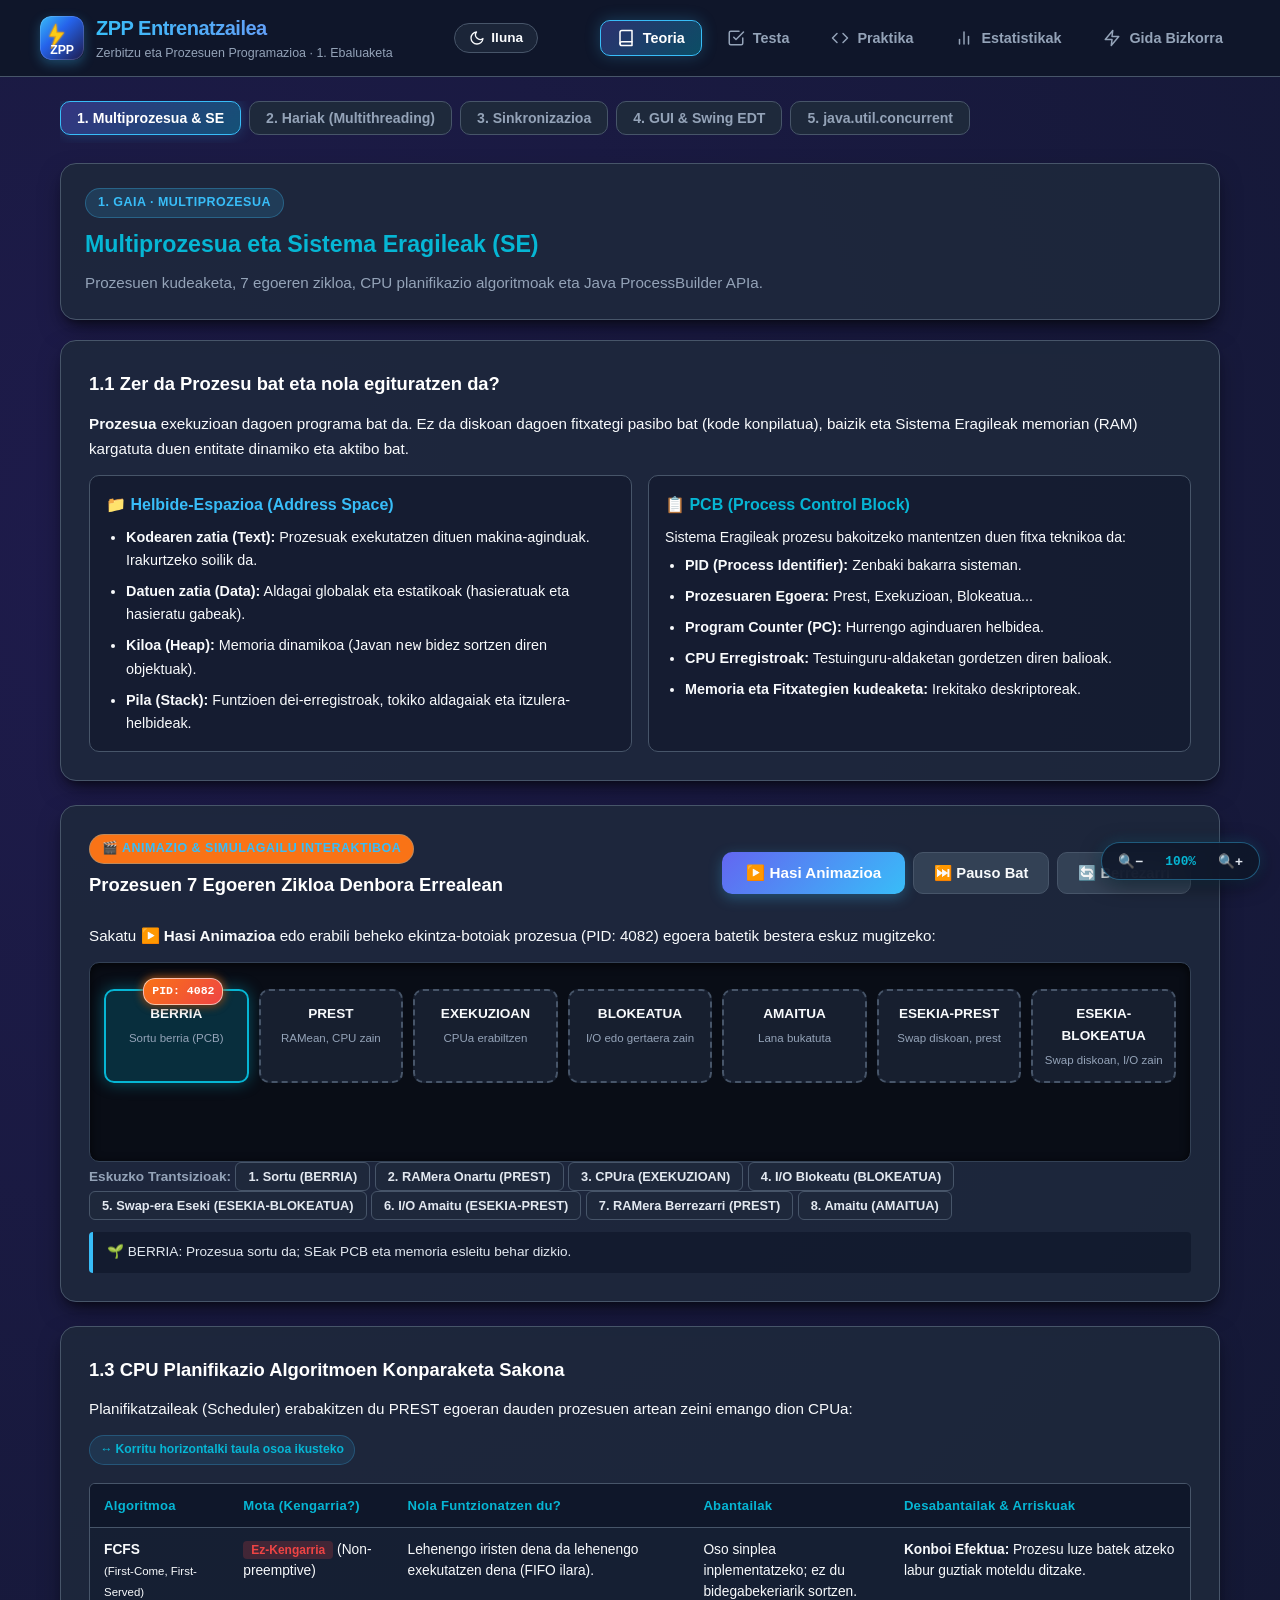
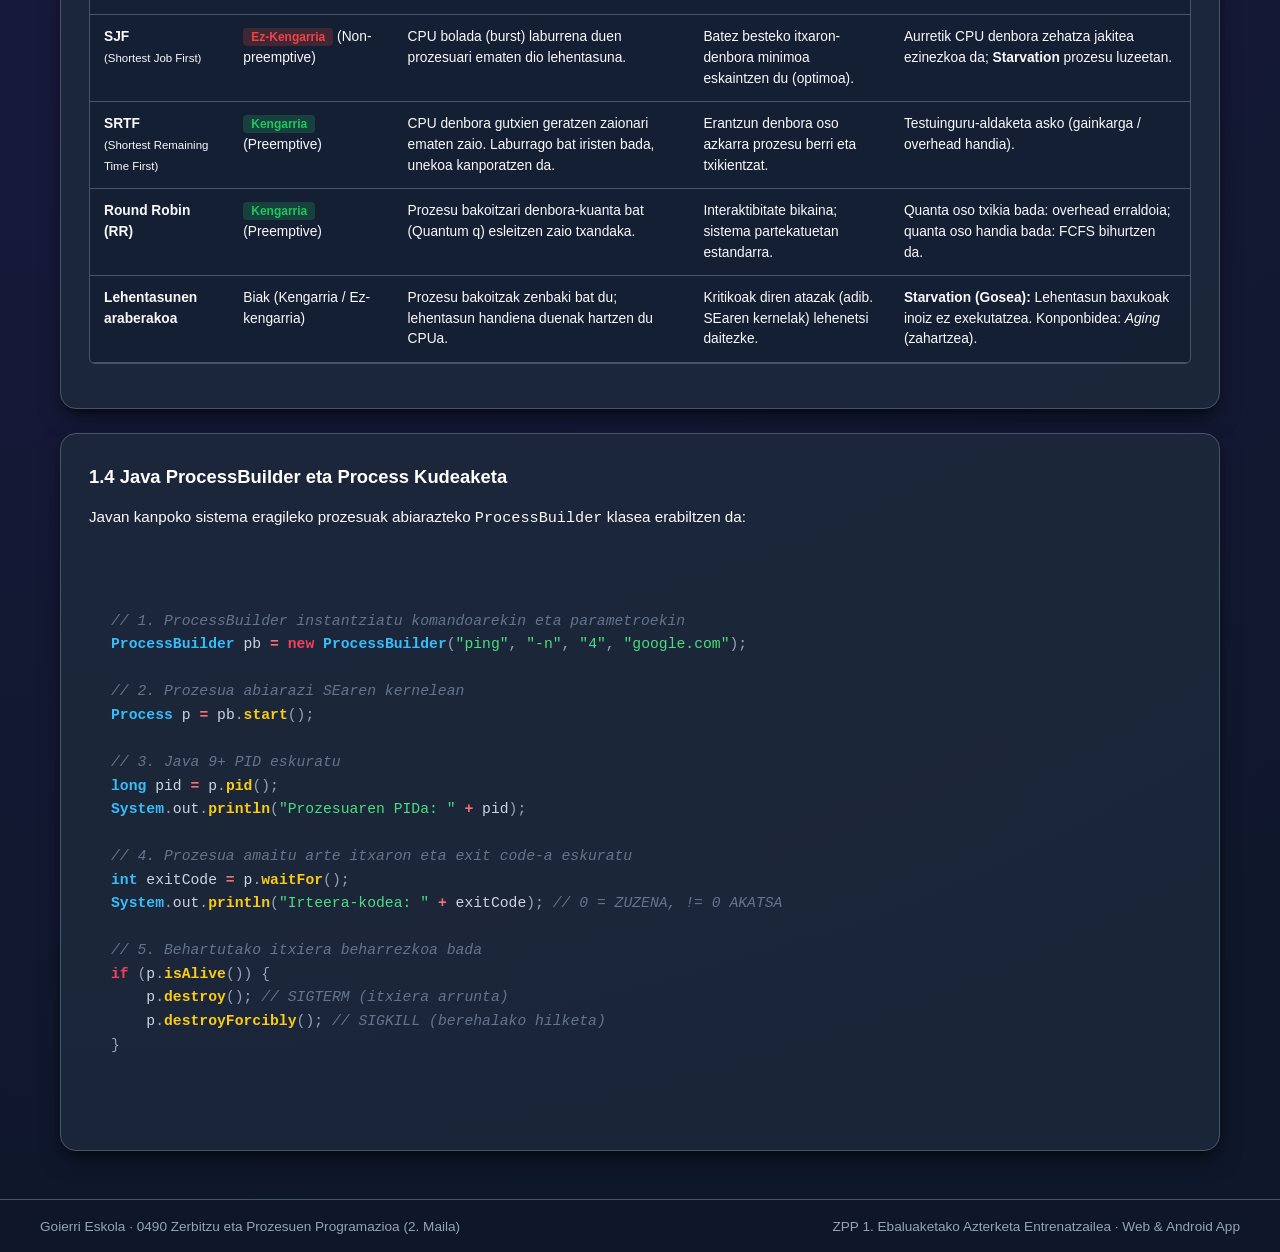
==== commit fc7ef08a: "Eguneraketak: Test galderen estiloa, praktika desplegablea kronologikoa, SVG ikonoak, eta simulagail" ====
--- a/index.html
+++ b/index.html
@@ -24,30 +24,30 @@
 
       <div class="header-right-tools">
         <button id="theme-toggle-btn" class="theme-toggle-btn" title="Aldatu Modu Argia / Iluna" aria-label="Modu Argia / Iluna">
-          <span id="theme-icon">🌙</span>
+          <span id="theme-icon"><svg class="theme-icon-svg" viewBox="0 0 24 24"><path d="M21 12.79A9 9 0 1 1 11.21 3 7 7 0 0 0 21 12.79z"></path></svg></span>
           <span id="theme-text" class="theme-label">Iluna</span>
         </button>
       </div>
 
       <nav id="main-nav">
         <button class="nav-btn active" data-target="teoria">
-          <span class="nav-icon">📖</span>
+          <span class="nav-icon"><svg class="nav-icon-svg" viewBox="0 0 24 24"><path d="M4 19.5A2.5 2.5 0 0 1 6.5 17H20"></path><path d="M6.5 2H20v20H6.5A2.5 2.5 0 0 1 4 19.5v-15A2.5 2.5 0 0 1 6.5 2z"></path></svg></span>
           <span class="nav-label">Teoria</span>
         </button>
         <button class="nav-btn" data-target="testa">
-          <span class="nav-icon">📝</span>
+          <span class="nav-icon"><svg class="nav-icon-svg" viewBox="0 0 24 24"><path d="M9 11l3 3L22 4"></path><path d="M21 12v7a2 2 0 0 1-2 2H5a2 2 0 0 1-2-2V5a2 2 0 0 1 2-2h11"></path></svg></span>
           <span class="nav-label">Testa</span>
         </button>
         <button class="nav-btn" data-target="praktika">
-          <span class="nav-icon">💻</span>
+          <span class="nav-icon"><svg class="nav-icon-svg" viewBox="0 0 24 24"><polyline points="16 18 22 12 16 6"></polyline><polyline points="8 6 2 12 8 18"></polyline></svg></span>
           <span class="nav-label">Praktika</span>
         </button>
         <button class="nav-btn" data-target="estatistikak">
-          <span class="nav-icon">📊</span>
+          <span class="nav-icon"><svg class="nav-icon-svg" viewBox="0 0 24 24"><line x1="18" y1="20" x2="18" y2="10"></line><line x1="12" y1="20" x2="12" y2="4"></line><line x1="6" y1="20" x2="6" y2="14"></line></svg></span>
           <span class="nav-label">Estatistikak</span>
         </button>
         <button class="nav-btn" data-target="laburpena">
-          <span class="nav-icon">⚡</span>
+          <span class="nav-icon"><svg class="nav-icon-svg" viewBox="0 0 24 24"><polygon points="13 2 3 14 12 14 11 22 21 10 12 10 13 2"></polygon></svg></span>
           <span class="nav-label">Gida Bizkorra</span>
         </button>
       </nav>
@@ -155,7 +155,27 @@
 
       <!-- 1. MODUA: KODEAREN AZALPENA (KLASEKO ATALAK) -->
       <div id="praktika-azalpenak-panel">
-        <div style="display:flex; gap:8px; margin-bottom:16px; flex-wrap:wrap;" id="azalpen-ariketak-list"></div>
+        <div class="ariketa-selector-box">
+          <div class="ariketa-selector-header">
+            <span class="ariketa-select-label">
+              <svg class="nav-icon-svg" viewBox="0 0 24 24" style="width:16px; height:16px;"><path d="M4 19.5A2.5 2.5 0 0 1 6.5 17H20"></path><path d="M6.5 2H20v20H6.5A2.5 2.5 0 0 1 4 19.5v-15A2.5 2.5 0 0 1 6.5 2z"></path></svg>
+              Hautatu Ariketa Praktikoa (Kronologikoki Ordenatuta):
+            </span>
+            <span id="ariketa-uneko-zenbakia" class="ariketa-counter-badge">1 / 12</span>
+          </div>
+          <div class="select-row">
+            <button class="btn-secondary nav-arrow-btn" id="btn-prev-azalpen" onclick="aurrekoAzalpenAriketa()" title="Aurreko ariketa">
+              <svg class="nav-icon-svg" viewBox="0 0 24 24"><polyline points="15 18 9 12 15 6"></polyline></svg>
+            </button>
+            <div class="select-wrapper">
+              <select id="azalpen-ariketa-select" class="ariketa-dropdown" onchange="erakutsiAzalpena(this.value)"></select>
+              <span class="select-arrow">▼</span>
+            </div>
+            <button class="btn-secondary nav-arrow-btn" id="btn-next-azalpen" onclick="hurrengoAzalpenAriketa()" title="Hurrengo ariketa">
+              <svg class="nav-icon-svg" viewBox="0 0 24 24"><polyline points="9 18 15 12 9 6"></polyline></svg>
+            </button>
+          </div>
+        </div>
 
         <div class="ide-window">
           <div class="ide-top-bar">
--- a/css/style.css
+++ b/css/style.css
@@ -33,13 +33,14 @@
   padding: 0;
 }
 
-html, body {
+html {
   overflow-x: hidden;
   width: 100%;
-  max-width: 100vw;
 }
 
 body {
+  overflow-x: hidden;
+  width: 100%;
   font-family: var(--font-sans);
   background: radial-gradient(circle at 10% 20%, #1e1b4b 0%, #0f172a 90%);
   color: var(--text-main);
@@ -279,40 +280,58 @@
   padding: 28px;
   margin-bottom: 24px;
   box-shadow: var(--shadow);
+  box-sizing: border-box;
+  max-width: 100%;
+  overflow-x: hidden;
+}
+
+.q-header {
+  display: flex;
+  justify-content: space-between;
+  align-items: center;
+  margin-bottom: 16px;
+  flex-wrap: wrap;
+  gap: 10px;
 }
 
 .q-badge {
-  display: inline-block;
+  display: inline-flex;
+  align-items: center;
+  gap: 6px;
   background: rgba(56, 189, 248, 0.15);
   color: var(--accent-blue);
   border: 1px solid rgba(56, 189, 248, 0.3);
   padding: 4px 12px;
   border-radius: 9999px;
   font-size: 0.78rem;
-  font-weight: 600;
-  margin-bottom: 12px;
+  font-weight: 700;
   text-transform: uppercase;
   letter-spacing: 0.5px;
 }
 
 .question-title {
-  font-size: 1.25rem;
+  font-size: 1.18rem;
   font-weight: 600;
   line-height: 1.6;
-  margin-bottom: 24px;
-  color: #fff;
+  margin-bottom: 22px;
+  color: var(--text-main);
+  text-align: left;
+  word-break: break-word;
 }
 
 /* Inline Code Highlighter */
 .inline-code {
+  display: inline-block;
+  vertical-align: baseline;
   background: rgba(56, 189, 248, 0.15);
   color: var(--accent-blue);
   border: 1px solid rgba(56, 189, 248, 0.35);
   padding: 2px 7px;
   border-radius: 4px;
   font-family: var(--font-mono);
-  font-size: 0.9em;
+  font-size: 0.88em;
   font-weight: 600;
+  margin: 0 2px;
 }
 
 .inline-code.kw {
@@ -1102,6 +1121,311 @@
   color: #0284c7;
 }
 
+/* Modu Argia: Galdera eta Test Elementuak */
+body.theme-light .question-title {
+  color: #0f172a !important;
+}
+
+body.theme-light .q-badge {
+  background: rgba(2, 132, 199, 0.12);
+  color: #0284c7;
+  border-color: rgba(2, 132, 199, 0.35);
+}
+
+body.theme-light .inline-code {
+  background: rgba(2, 132, 199, 0.12);
+  color: #0369a1;
+  border-color: rgba(2, 132, 199, 0.35);
+}
+
+body.theme-light .inline-code.kw {
+  background: rgba(225, 29, 72, 0.12);
+  color: #be123c;
+  border-color: rgba(225, 29, 72, 0.35);
+}
+
+body.theme-light .inline-code.fn {
+  background: rgba(217, 119, 6, 0.12);
+  color: #b45309;
+  border-color: rgba(217, 119, 6, 0.35);
+}
+
+body.theme-light .test-counter-text {
+  color: #475569;
+}
+
+body.theme-light .explanation-box {
+  background: #f8fafc;
+  border-color: #cbd5e1;
+  color: #1e293b;
+}
+
+body.theme-light .explanation-box.correct {
+  background: rgba(16, 185, 129, 0.12);
+  border-color: #10b981;
+  color: #065f46;
+}
+
+body.theme-light .explanation-box.wrong {
+  background: rgba(239, 68, 68, 0.12);
+  border-color: #ef4444;
+  color: #991b1b;
+}
+
+/* Modu Argia: Praktika eta Kodearen Azalpena */
+body.theme-light .ariketa-selector-box {
+  background: #ffffff;
+  border-color: #cbd5e1;
+  box-shadow: 0 4px 16px rgba(0, 0, 0, 0.05);
+}
+
+body.theme-light .ariketa-select-label {
+  color: #0284c7;
+}
+
+body.theme-light .ariketa-counter-badge {
+  background: rgba(2, 132, 199, 0.12);
+  color: #0284c7;
+  border-color: rgba(2, 132, 199, 0.3);
+}
+
+body.theme-light .ariketa-dropdown {
+  background: #f8fafc;
+  color: #0f172a;
+  border-color: #cbd5e1;
+}
+
+body.theme-light .concept-card {
+  background: #ffffff;
+  border-color: #cbd5e1;
+}
+
+body.theme-light .concept-title {
+  color: #0284c7;
+}
+
+body.theme-light .concept-body {
+  color: #1e293b;
+}
+
+body.theme-light .azalpen-galdera-card {
+  background: #f8fafc;
+  border-color: #cbd5e1;
+}
+
+body.theme-light .azalpen-galdera-title {
+  color: #0f172a;
+}
+
+body.theme-light .azalpen-galdera-body {
+  color: #475569;
+}
+
+/* Modu Argia: Simulagailuak eta Animazioak */
+body.theme-light .sim-screen {
+  background: #f8fafc;
+  border-color: #cbd5e1;
+  box-shadow: inset 0 2px 8px rgba(0, 0, 0, 0.04);
+}
+
+body.theme-light .sim-node {
+  background: #ffffff;
+  border-color: #cbd5e1;
+}
+
+body.theme-light .sim-node-title {
+  color: #0f172a;
+}
+
+body.theme-light .sim-node-sub {
+  color: #64748b;
+}
+
+body.theme-light .sim-node.active {
+  background: rgba(2, 132, 199, 0.12);
+  border-color: #0284c7;
+  box-shadow: 0 0 16px rgba(2, 132, 199, 0.3);
+}
+
+body.theme-light .sim-log-box {
+  background: #f1f5f9;
+  border-left-color: #0284c7;
+  color: #1e293b;
+}
+
+body.theme-light .btn-sim-action {
+  background: #f1f5f9;
+  color: #0f172a;
+  border-color: #cbd5e1;
+}
+
+body.theme-light .btn-sim-action:hover {
+  background: #e2e8f0;
+  border-color: #0284c7;
+  color: #0369a1;
+}
+
+body.theme-light .thread-track-bar {
+  background: #e2e8f0;
+  border-color: #cbd5e1;
+}
+
+body.theme-light .counter-box {
+  background: #ffffff;
+  border-color: #cbd5e1;
+}
+
+body.theme-light .counter-val {
+  color: #0284c7;
+}
+
+body.theme-light .dl-thread-card {
+  background: #ffffff;
+  border-color: #cbd5e1;
+}
+
+/* SVG ikono orokorrak */
+.nav-icon-svg {
+  width: 18px;
+  height: 18px;
+  stroke: currentColor;
+  stroke-width: 2;
+  stroke-linecap: round;
+  stroke-linejoin: round;
+  fill: none;
+  display: inline-block;
+  vertical-align: middle;
+}
+
+.theme-icon-svg {
+  width: 16px;
+  height: 16px;
+  stroke: currentColor;
+  stroke-width: 2;
+  stroke-linecap: round;
+  stroke-linejoin: round;
+  fill: none;
+  display: inline-block;
+  vertical-align: middle;
+}
+
+/* Praktika Selector: Desplegable eta Geziak */
+.ariketa-selector-box {
+  background: rgba(30, 41, 59, 0.7);
+  border: 1px solid var(--card-border);
+  border-radius: var(--radius-lg);
+  padding: 14px 16px;
+  margin-bottom: 20px;
+  box-shadow: 0 4px 14px rgba(0, 0, 0, 0.2);
+}
+
+.ariketa-selector-header {
+  display: flex;
+  justify-content: space-between;
+  align-items: center;
+  margin-bottom: 10px;
+  flex-wrap: wrap;
+  gap: 8px;
+}
+
+.ariketa-select-label {
+  display: flex;
+  align-items: center;
+  gap: 8px;
+  font-size: 0.88rem;
+  font-weight: 700;
+  color: var(--accent-cyan);
+  text-transform: uppercase;
+  letter-spacing: 0.5px;
+}
+
+.ariketa-counter-badge {
+  background: rgba(56, 189, 248, 0.15);
+  color: var(--accent-blue);
+  border: 1px solid rgba(56, 189, 248, 0.35);
+  padding: 2px 10px;
+  border-radius: 9999px;
+  font-size: 0.78rem;
+  font-family: var(--font-mono);
+  font-weight: 700;
+}
+
+.select-row {
+  display: flex;
+  gap: 8px;
+  align-items: center;
+  width: 100%;
+}
+
+.nav-arrow-btn {
+  padding: 10px 14px;
+  display: flex;
+  align-items: center;
+  justify-content: center;
+  border-radius: var(--radius-md);
+  flex-shrink: 0;
+  cursor: pointer;
+  transition: all 0.2s ease;
+}
+
+.select-wrapper {
+  position: relative;
+  flex: 1;
+}
+
+.ariketa-dropdown {
+  width: 100%;
+  appearance: none;
+  -webkit-appearance: none;
+  background: #0f172a;
+  color: #f8fafc;
+  border: 1px solid #334155;
+  border-radius: var(--radius-md);
+  padding: 11px 36px 11px 14px;
+  font-size: 0.95rem;
+  font-weight: 600;
+  cursor: pointer;
+  transition: border-color 0.2s ease, box-shadow 0.2s ease;
+}
+
+.ariketa-dropdown:focus {
+  outline: none;
+  border-color: var(--accent-cyan);
+  box-shadow: 0 0 0 3px rgba(6, 182, 212, 0.25);
+}
+
+.select-arrow {
+  position: absolute;
+  right: 12px;
+  top: 50%;
+  transform: translateY(-50%);
+  pointer-events: none;
+  color: var(--text-muted);
+  font-size: 0.75rem;
+}
+
+.azalpen-galdera-card {
+  background: rgba(15, 23, 42, 0.6);
+  border-radius: 8px;
+  padding: 14px;
+  margin-bottom: 10px;
+  border-left: 3px solid var(--accent-cyan);
+  border: 1px solid rgba(255, 255, 255, 0.05);
+  border-left: 3px solid var(--accent-cyan);
+}
+
+.azalpen-galdera-title {
+  font-weight: 700;
+  color: var(--text-main);
+  margin-bottom: 6px;
+}
+
+.azalpen-galdera-body {
+  color: var(--text-muted);
+  font-size: 0.9rem;
+  line-height: 1.5;
+}
+
 /* --------------------------------------------------------------------------
    QUESTION NAV PILLS & SINGLE CARD CONTROLS
    -------------------------------------------------------------------------- */
@@ -1301,23 +1625,99 @@
   gap: 8px;
 }
 
+/* RESPONSIVE TABLE WRAPPER WITH SMOOTH HORIZONTAL SCROLL */
+.table-responsive {
+  display: block;
+  width: 100%;
+  max-width: 100%;
+  overflow-x: auto !important;
+  -webkit-overflow-scrolling: touch;
+  margin: 10px 0 16px 0;
+  border-radius: var(--radius-sm);
+  border: 1px solid var(--card-border);
+  background: rgba(15, 23, 42, 0.45);
+  box-sizing: border-box;
+  scrollbar-width: thin;
+  scrollbar-color: var(--accent-cyan) rgba(15, 23, 42, 0.8);
+}
+
+.table-responsive::-webkit-scrollbar {
+  height: 8px;
+}
+
+.table-responsive::-webkit-scrollbar-track {
+  background: rgba(15, 23, 42, 0.8);
+  border-radius: 4px;
+}
+
+.table-responsive::-webkit-scrollbar-thumb {
+  background: var(--accent-cyan);
+  border-radius: 4px;
+}
+
+.table-scroll-hint {
+  display: inline-flex;
+  align-items: center;
+  gap: 6px;
+  font-size: 0.76rem;
+  color: var(--accent-cyan);
+  background: rgba(56, 189, 248, 0.1);
+  border: 1px solid rgba(56, 189, 248, 0.25);
+  padding: 4px 10px;
+  border-radius: 20px;
+  margin-bottom: 8px;
+  font-weight: 600;
+}
+
+body.theme-light .table-scroll-hint {
+  color: #0284c7;
+  background: rgba(2, 132, 199, 0.1);
+  border-color: rgba(2, 132, 199, 0.25);
+}
+
+body.theme-light .table-responsive {
+  background: #f8fafc;
+  border-color: #cbd5e1;
+  scrollbar-color: #2563eb #e2e8f0;
+}
+
+body.theme-light .table-responsive::-webkit-scrollbar-track {
+  background: #e2e8f0;
+}
+
+body.theme-light .table-responsive::-webkit-scrollbar-thumb {
+  background: #2563eb;
+}
+
 .teoria-table {
   width: 100%;
   border-collapse: collapse;
-  font-size: 0.88rem;
+  font-size: 0.86rem;
+  line-height: 1.5;
   text-align: left;
 }
 
 .teoria-table th, .teoria-table td {
   padding: 12px 14px;
   border-bottom: 1px solid var(--card-border);
+  vertical-align: top;
 }
 
 .teoria-table th {
-  background: rgba(15, 23, 42, 0.8);
+  background: rgba(15, 23, 42, 0.95);
   color: var(--accent-cyan);
   font-weight: 700;
   white-space: nowrap;
+  font-size: 0.82rem;
+  letter-spacing: 0.02em;
+}
+
+.teoria-table tbody tr:hover {
+  background: rgba(56, 189, 248, 0.05);
+}
+
+body.theme-light .teoria-table tbody tr:hover {
+  background: rgba(37, 99, 235, 0.04);
 }
 
 .badge-green {
@@ -1358,8 +1758,8 @@
 .sim-states-grid {
   display: grid;
   grid-template-columns: repeat(auto-fit, minmax(130px, 1fr));
-  gap: 10px;
-  padding: 20px;
+  gap: 16px 10px;
+  padding: 26px 14px 18px 14px;
 }
 
 .sim-node {
@@ -1399,10 +1799,16 @@
   color: #fff;
   font-family: var(--font-mono);
   font-weight: 800;
-  font-size: 0.8rem;
-  padding: 6px 12px;
-  border-radius: 20px;
-  box-shadow: 0 0 14px rgba(249, 115, 22, 0.8);
+  font-size: 0.72rem;
+  padding: 3px 8px;
+  border-radius: 12px;
+  box-shadow: 0 2px 8px rgba(0, 0, 0, 0.4), 0 0 10px rgba(249, 115, 22, 0.9);
+  border: 1px solid rgba(255, 255, 255, 0.6);
+  transition: all 0.5s cubic-bezier(0.34, 1.56, 0.64, 1);
+  pointer-events: none;
+  z-index: 10;
+  white-space: nowrap;
+}
   transition: all 0.6s cubic-bezier(0.34, 1.56, 0.64, 1);
   pointer-events: none;
   z-index: 10;
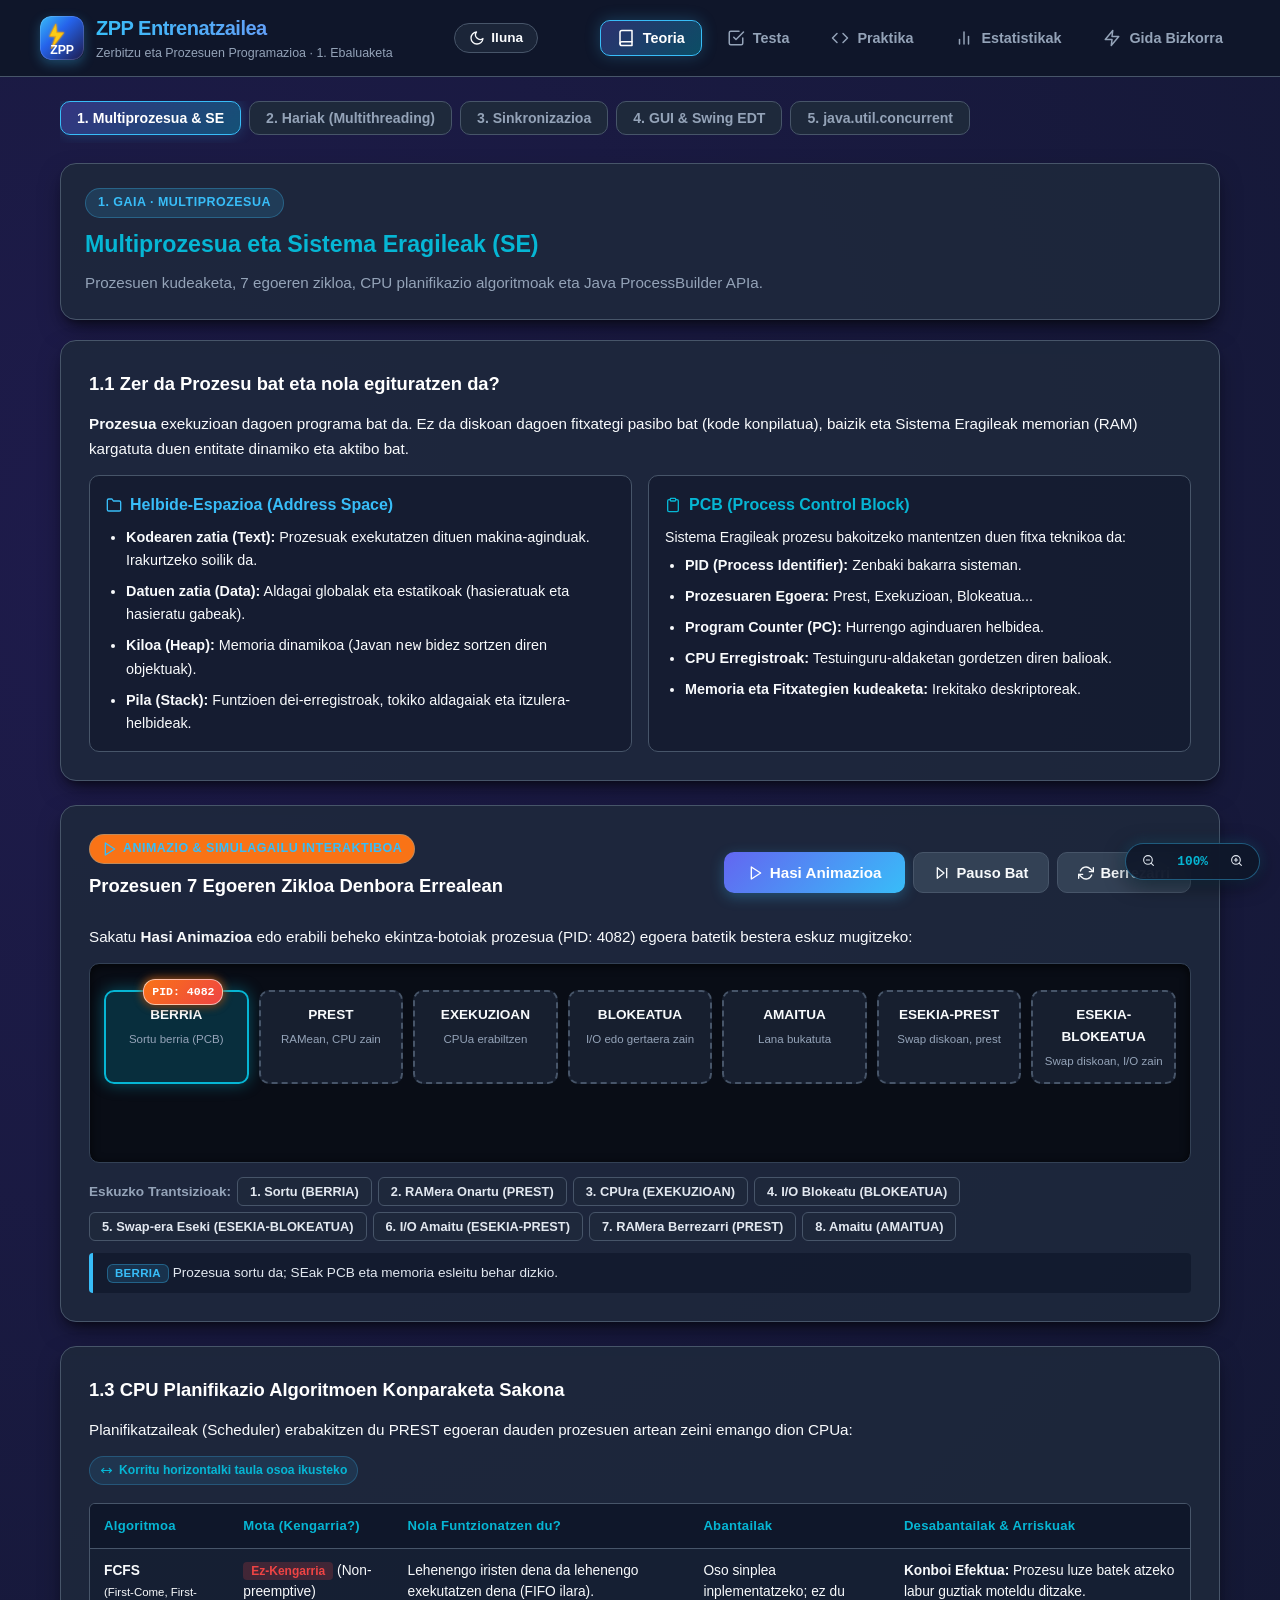
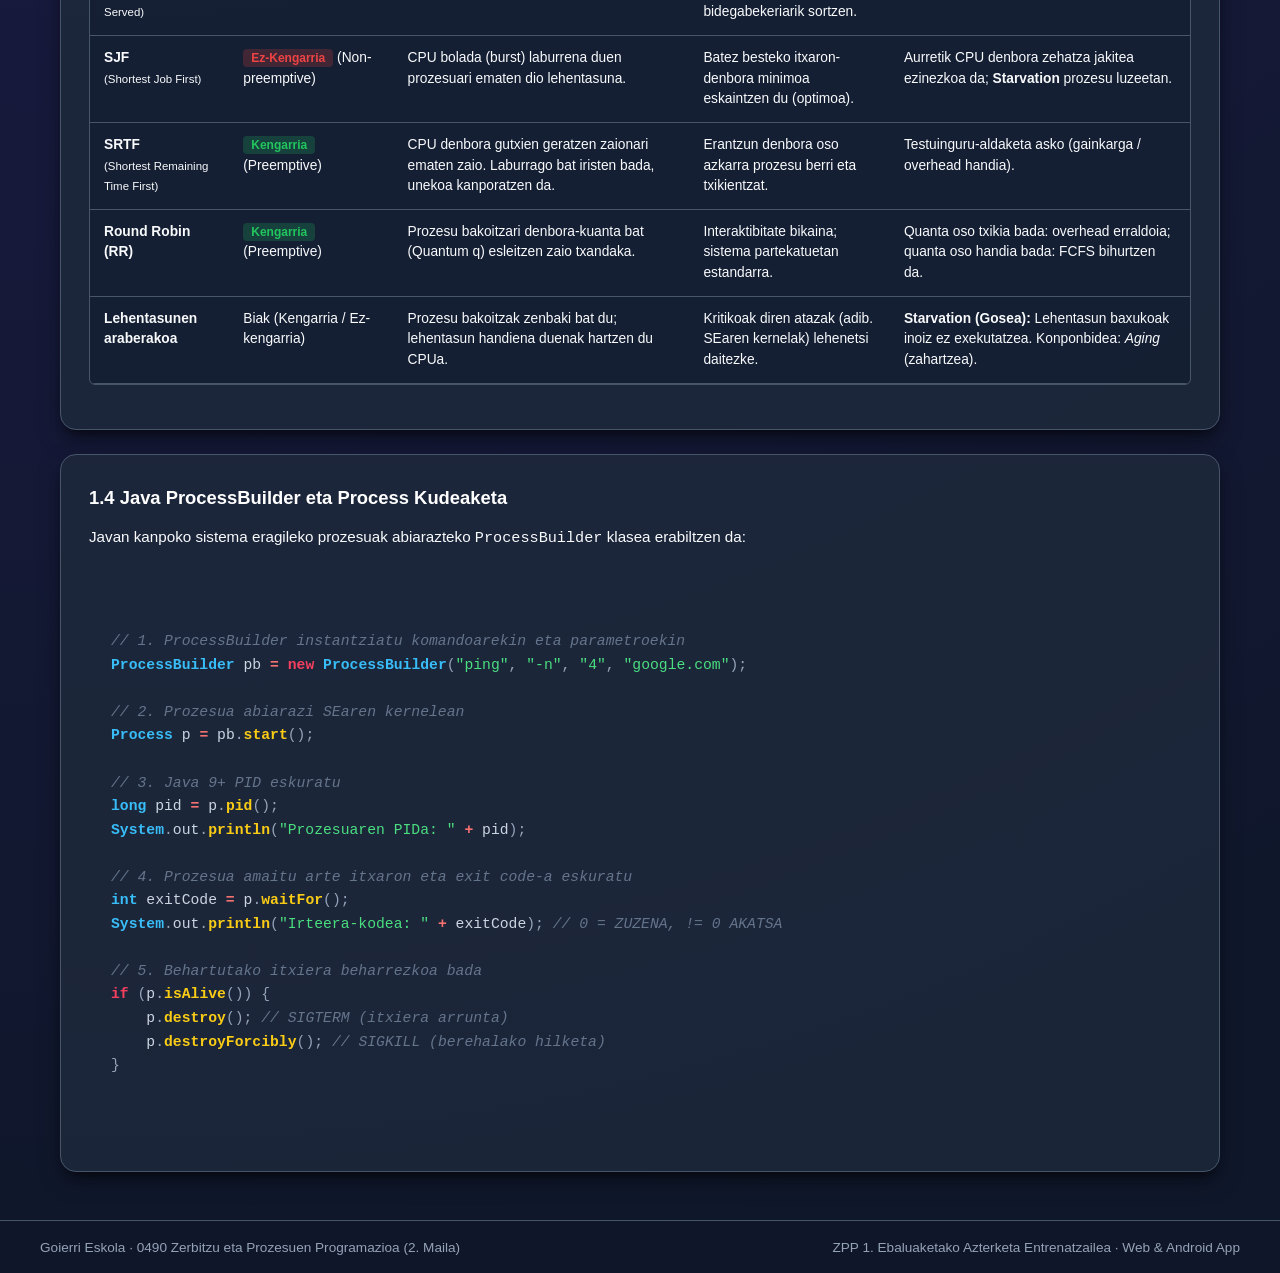
==== commit 99052dbc: "UI hobekuntza: Emotikono guztiak SVG ikono profesional eta etiketa semantikoekin ordezkatu (web-app," ====
--- a/index.html
+++ b/index.html
@@ -69,7 +69,7 @@
       <!-- GOIKO KONTROL BARRA: TENPORIZADOREA ETA AURRERAPENA -->
       <div class="test-top-bar">
         <div class="timer-box">
-          <span class="timer-icon">⏱️</span>
+          <span class="timer-icon"><svg class="icon-svg" viewBox="0 0 24 24"><circle cx="12" cy="12" r="10"></circle><polyline points="12 6 12 12 16 14"></polyline></svg></span>
           <span id="timer-display" class="timer-value">20:00</span>
           <span style="font-size:0.75rem; color:var(--text-muted); text-transform:uppercase;">Geratzen da</span>
         </div>
@@ -83,8 +83,8 @@
         </div>
 
         <div style="display:flex; gap:8px;">
-          <button class="btn-secondary" onclick="eskatuTestaBerrezarri()" style="font-size:0.85rem; padding:8px 14px;">
-            🔀 Galdera Berriak Nahastu
+          <button class="btn-secondary" onclick="eskatuTestaBerrezarri()" style="font-size:0.85rem; padding:8px 14px; display:inline-flex; align-items:center; gap:6px;">
+            <svg class="icon-svg" viewBox="0 0 24 24"><polyline points="16 3 21 3 21 8"></polyline><line x1="4" y1="20" x2="21" y2="3"></line><polyline points="21 16 21 21 16 21"></polyline><line x1="15" y1="15" x2="21" y2="21"></line><line x1="4" y1="4" x2="9" y2="9"></line></svg> Galdera Berriak Nahastu
           </button>
         </div>
       </div>
@@ -122,17 +122,17 @@
         </div>
 
         <div style="margin-top:20px; display:flex; gap:12px; justify-content:center; flex-wrap:wrap;">
-          <button class="btn-primary" onclick="hasiTeoriaTesta()">
-            🔄 Test Berri Bat Egin (20 Galdera)
+          <button class="btn-primary" onclick="hasiTeoriaTesta()" style="display:inline-flex; align-items:center; gap:6px;">
+            <svg class="icon-svg" viewBox="0 0 24 24"><polyline points="23 4 23 10 17 10"></polyline><polyline points="1 20 1 14 7 14"></polyline><path d="M3.51 9a9 9 0 0 1 14.85-3.36L23 10M1 14l4.64 4.36A9 9 0 0 0 20.49 15"></path></svg> Test Berri Bat Egin (20 Galdera)
           </button>
-          <button id="btn-review-failed" class="btn-secondary" onclick="birpasatuOkerrak()" style="border-color:var(--accent-red); color:var(--accent-red); display:none;">
-            🎯 Birpasatu Huts Egindakoak Soilik (<span id="failed-count-btn">0</span>)
+          <button id="btn-review-failed" class="btn-secondary" onclick="birpasatuOkerrak()" style="border-color:var(--accent-red); color:var(--accent-red); display:none; align-items:center; gap:6px;">
+            <svg class="icon-svg" viewBox="0 0 24 24"><circle cx="12" cy="12" r="10"></circle><circle cx="12" cy="12" r="6"></circle><circle cx="12" cy="12" r="2"></circle></svg> Birpasatu Huts Egindakoak Soilik (<span id="failed-count-btn">0</span>)
           </button>
-          <button class="btn-secondary" onclick="toggleTestAllReviewView()" id="btn-toggle-all-review">
-            📋 Ikusi Zerrenda Osoa (Guztiak Batera)
+          <button class="btn-secondary" onclick="toggleTestAllReviewView()" id="btn-toggle-all-review" style="display:inline-flex; align-items:center; gap:6px;">
+            <svg class="icon-svg" viewBox="0 0 24 24"><path d="M16 4h2a2 2 0 0 1 2 2v14a2 2 0 0 1-2 2H6a2 2 0 0 1-2-2V6a2 2 0 0 1 2-2h2"></path><rect x="8" y="2" width="8" height="4" rx="1" ry="1"></rect></svg> Ikusi Zerrenda Osoa (Guztiak Batera)
           </button>
-          <button class="btn-secondary" onclick="aldatuTab('estatistikak')">
-            📊 Ikusi Estatistika Panela
+          <button class="btn-secondary" onclick="aldatuTab('estatistikak')" style="display:inline-flex; align-items:center; gap:6px;">
+            <svg class="icon-svg" viewBox="0 0 24 24"><line x1="18" y1="20" x2="18" y2="10"></line><line x1="12" y1="20" x2="12" y2="4"></line><line x1="6" y1="20" x2="6" y2="14"></line></svg> Ikusi Estatistika Panela
           </button>
         </div>
       </div>
@@ -147,10 +147,10 @@
     <!-- TAB 2: ZATI PRAKTIKOA (4 AZTERKETA MODUAK) -->
     <section id="tab-praktika" class="tab-content">
       <div class="sub-nav">
-        <button class="sub-nav-btn active" data-mode="azalpenak">📖 Kodearen Azalpena</button>
-        <button class="sub-nav-btn" data-mode="betetzeak">🧩 Hutsuneak Bete</button>
-        <button class="sub-nav-btn" data-mode="zuzenketak">🐛 Akatsak Zuzendu</button>
-        <button class="sub-nav-btn" data-mode="idazteak">✍️ Kode Zatia Idatzi</button>
+        <button class="sub-nav-btn active" data-mode="azalpenak" style="display:inline-flex; align-items:center; gap:6px;"><svg class="icon-svg" viewBox="0 0 24 24"><path d="M2 3h6a4 4 0 0 1 4 4v14a3 3 0 0 0-3-3H2z"></path><path d="M22 3h-6a4 4 0 0 0-4 4v14a3 3 0 0 1 3-3h7z"></path></svg> Kodearen Azalpena</button>
+        <button class="sub-nav-btn" data-mode="betetzeak" style="display:inline-flex; align-items:center; gap:6px;"><svg class="icon-svg" viewBox="0 0 24 24"><path d="M19.439 7.85c0-1.571-1.275-2.85-2.85-2.85h-2.18A4.002 4.002 0 0 0 10.5 2a4.002 4.002 0 0 0-3.909 3H4.41c-1.575 0-2.85 1.279-2.85 2.85v2.18A4.002 4.002 0 0 0 4.5 13.94a4.002 4.002 0 0 0-2.94 3.909v2.18c0 1.571 1.275 2.85 2.85 2.85h2.18A4.002 4.002 0 0 0 10.5 20a4.002 4.002 0 0 0 3.909-3h2.18c1.575 0 2.85-1.279 2.85-2.85v-2.18A4.002 4.002 0 0 0 16.5 8.06a4.002 4.002 0 0 0 2.939-3.909V7.85z"></path></svg> Hutsuneak Bete</button>
+        <button class="sub-nav-btn" data-mode="zuzenketak" style="display:inline-flex; align-items:center; gap:6px;"><svg class="icon-svg" viewBox="0 0 24 24"><path d="M14.7 6.3a1 1 0 0 0 0 1.4l1.6 1.6a1 1 0 0 0 1.4 0l3.77-3.77a6 6 0 0 1-7.94 7.94l-6.91 6.91a2.12 2.12 0 0 1-3-3l6.91-6.91a6 6 0 0 1 7.94-7.94l-3.76 3.76z"></path></svg> Akatsak Zuzendu</button>
+        <button class="sub-nav-btn" data-mode="idazteak" style="display:inline-flex; align-items:center; gap:6px;"><svg class="icon-svg" viewBox="0 0 24 24"><path d="M12 20h9"></path><path d="M16.5 3.5a2.121 2.121 0 0 1 3 3L7 19l-4 1 1-4L16.5 3.5z"></path></svg> Kode Zatia Idatzi</button>
       </div>
 
       <!-- 1. MODUA: KODEAREN AZALPENA (KLASEKO ATALAK) -->
@@ -185,7 +185,7 @@
               <span class="ide-dot green"></span>
             </div>
             <div class="ide-filename">
-              <span>📄</span>
+              <span style="display:inline-flex; align-items:center;"><svg class="icon-svg" viewBox="0 0 24 24"><path d="M14 2H6a2 2 0 0 0-2 2v16a2 2 0 0 0 2 2h12a2 2 0 0 0 2-2V8z"></path><polyline points="14 2 14 8 20 8"></polyline><line x1="16" y1="13" x2="8" y2="13"></line><line x1="16" y1="17" x2="8" y2="17"></line></svg></span>
               <span id="ide-filename-display">Fitxategia.java</span>
             </div>
             <div style="font-size:0.75rem; color:#64748b; font-family:var(--font-mono);">Java 17 / UTF-8</div>
@@ -197,10 +197,10 @@
           <h3 id="azalpen-titulua" style="color:var(--accent-cyan); margin-bottom:6px;">Ariketaren Izenburua</h3>
           <p id="azalpen-deskribapena" style="color:var(--text-muted); margin-bottom:16px;"></p>
           
-          <h4 style="color:#fff; margin-bottom:12px;">🔑 Funtsezko Kontzeptuak eta Mekanismoak:</h4>
+          <h4 style="color:#fff; margin-bottom:12px; display:flex; align-items:center; gap:8px;"><svg class="icon-svg" style="color:var(--accent-yellow);" viewBox="0 0 24 24"><circle cx="7.5" cy="15.5" r="5.5"></circle><path d="M21 2l-9.6 9.6"></path><path d="M15.5 7.5l3 3L22 7l-3-3"></path></svg> Funtsezko Kontzeptuak eta Mekanismoak:</h4>
           <div id="azalpen-kontzeptuak-list"></div>
 
-          <h4 style="color:#fff; margin:20px 0 12px;">❓ Azterketako Balizko Galderak eta Arrazoiketak:</h4>
+          <h4 style="color:#fff; margin:20px 0 12px; display:flex; align-items:center; gap:8px;"><svg class="icon-svg" style="color:var(--accent-cyan);" viewBox="0 0 24 24"><circle cx="12" cy="12" r="10"></circle><path d="M9.09 9a3 3 0 0 1 5.83 1c0 2-3 3-3 3"></path><line x1="12" y1="17" x2="12.01" y2="17"></line></svg> Azterketako Balizko Galderak eta Arrazoiketak:</h4>
           <div id="azalpen-galderak-list"></div>
         </div>
       </div>
@@ -253,7 +253,7 @@
                 <span class="ide-dot yellow"></span>
                 <span class="ide-dot green"></span>
               </div>
-              <div class="ide-filename"><span>⚠️ Akatsa duen kode zatia:</span></div>
+              <div class="ide-filename"><span style="display:inline-flex; align-items:center; gap:6px;"><svg class="icon-svg" style="color:var(--accent-red);" viewBox="0 0 24 24"><path d="M10.29 3.86L1.82 18a2 2 0 0 0 1.71 3h16.94a2 2 0 0 0 1.71-3L13.71 3.86a2 2 0 0 0-3.42 0z"></path><line x1="12" y1="9" x2="12" y2="13"></line><line x1="12" y1="17" x2="12.01" y2="17"></line></svg> Akatsa duen kode zatia:</span></div>
               <div></div>
             </div>
             <div class="code-container" id="bug-code-display"></div>
@@ -278,8 +278,8 @@
           <p id="write-argibidea" style="color:var(--text-muted); margin-bottom:18px;"></p>
 
           <div style="margin-bottom:16px;">
-            <label style="display:block; margin-bottom:8px; font-weight:600; color:var(--accent-cyan); font-size:0.9rem;">
-              ✍️ Idatzi zure kode soluzioa hemen:
+            <label style="display:flex; align-items:center; gap:6px; margin-bottom:8px; font-weight:600; color:var(--accent-cyan); font-size:0.9rem;">
+              <svg class="icon-svg" viewBox="0 0 24 24"><path d="M12 20h9"></path><path d="M16.5 3.5a2.121 2.121 0 0 1 3 3L7 19l-4 1 1-4L16.5 3.5z"></path></svg> Idatzi zure kode soluzioa hemen:
             </label>
             <textarea id="write-user-input" class="code-textarea" rows="8" placeholder="// Idatzi hemen zure Java kodea... (adibidez: synchronized, Thread, ProcessBuilder, etab.)"></textarea>
           </div>
@@ -299,13 +299,13 @@
     <section id="tab-estatistikak" class="tab-content">
       <div style="margin-bottom:20px; display:flex; justify-content:space-between; align-items:center; flex-wrap:wrap; gap:12px;">
         <div>
-          <h2 style="color:var(--accent-cyan); margin-bottom:4px;">📊 Zure Entrenamenduaren Egoera eta Puntuazioa</h2>
+          <h2 style="color:var(--accent-cyan); margin-bottom:4px; display:flex; align-items:center; gap:8px;"><svg class="icon-svg-lg" viewBox="0 0 24 24"><line x1="18" y1="20" x2="18" y2="10"></line><line x1="12" y1="20" x2="12" y2="4"></line><line x1="6" y1="20" x2="6" y2="14"></line></svg> Zure Entrenamenduaren Egoera eta Puntuazioa</h2>
           <p style="color:var(--text-muted); font-size:0.9rem;">
             Aztertu zure aurrerapena, asmatze-tasak eta indartu beharreko puntu ahulak azterketa bikain gainditzeko.
           </p>
         </div>
-        <button class="btn-secondary" onclick="garbituEstatistikak()" style="font-size:0.8rem; padding:6px 12px;">
-          🗑️ Datuak Berrezarri
+        <button class="btn-secondary" onclick="garbituEstatistikak()" style="font-size:0.8rem; padding:6px 12px; display:inline-flex; align-items:center; gap:6px;">
+          <svg class="icon-svg" viewBox="0 0 24 24"><polyline points="3 6 5 6 21 6"></polyline><path d="M19 6v14a2 2 0 0 1-2 2H7a2 2 0 0 1-2-2V6m3 0V4a2 2 0 0 1 2-2h4a2 2 0 0 1 2 2v2"></path></svg> Datuak Berrezarri
         </button>
       </div>
 
@@ -350,7 +350,7 @@
       <!-- GAIAREN ARABERAKO ARRAKASTA ETA PUNTU AHULAK -->
       <div class="question-card" style="margin-bottom:20px;">
         <h3 style="color:#fff; margin-bottom:12px; display:flex; align-items:center; gap:8px;">
-          <span>🎯</span>
+          <span><svg class="icon-svg-lg" style="color:var(--accent-cyan);" viewBox="0 0 24 24"><circle cx="12" cy="12" r="10"></circle><circle cx="12" cy="12" r="6"></circle><circle cx="12" cy="12" r="2"></circle></svg></span>
           <span>Gaien Araberako Asmatze Tasa (Puntu Ahulak detektatzeko)</span>
         </h3>
         <p style="color:var(--text-muted); font-size:0.88rem; margin-bottom:16px;">
@@ -362,7 +362,7 @@
       <!-- PRAKTIKA MODUEN AURRERAPENA -->
       <div class="question-card">
         <h3 style="color:#fff; margin-bottom:12px; display:flex; align-items:center; gap:8px;">
-          <span>💻</span>
+          <span><svg class="icon-svg-lg" style="color:var(--accent-indigo);" viewBox="0 0 24 24"><rect x="2" y="3" width="20" height="14" rx="2" ry="2"></rect><line x1="8" y1="21" x2="16" y2="21"></line><line x1="12" y1="17" x2="12" y2="21"></line></svg></span>
           <span>Zati Praktikoaren Aurrerapena (4 Moduak)</span>
         </h3>
         <div id="stat-practical-breakdown" style="display:grid; grid-template-columns:repeat(auto-fit, minmax(220px, 1fr)); gap:14px;"></div>
@@ -388,7 +388,7 @@
        ========================================================================= -->
   <div id="confirm-modal-overlay" class="modal-overlay">
     <div class="modal-box">
-      <h3 id="modal-title-text" class="modal-title">⚠️ Testa martxan dago</h3>
+      <h3 id="modal-title-text" class="modal-title" style="display:flex; align-items:center; gap:8px;"><svg class="icon-svg" style="color:var(--accent-yellow);" viewBox="0 0 24 24"><path d="M10.29 3.86L1.82 18a2 2 0 0 0 1.71 3h16.94a2 2 0 0 0 1.71-3L13.71 3.86a2 2 0 0 0-3.42 0z"></path><line x1="12" y1="9" x2="12" y2="13"></line><line x1="12" y1="17" x2="12.01" y2="17"></line></svg> Testa martxan dago</h3>
       <p id="modal-message-text" class="modal-msg">Ziur zaude?</p>
       <div class="modal-actions">
         <button id="modal-btn-cancel" class="btn-secondary">Utzi (Jarraitu Testarekin)</button>
@@ -409,9 +409,9 @@
 
   <!-- ZOOM KONTROLAK (PANTALIA GUZTIETARAKO ZOOM-A) -->
   <div class="zoom-floating-widget" id="zoom-widget">
-    <button class="zoom-btn" id="zoom-out-btn" title="Txikitu Zoom-a (Zoom -)" aria-label="Txikitu">🔍−</button>
+    <button class="zoom-btn" id="zoom-out-btn" title="Txikitu Zoom-a (Zoom -)" aria-label="Txikitu"><svg class="icon-svg-sm" viewBox="0 0 24 24"><circle cx="11" cy="11" r="8"></circle><line x1="21" y1="21" x2="16.65" y2="16.65"></line><line x1="8" y1="11" x2="14" y2="11"></line></svg></button>
     <button class="zoom-btn zoom-indicator" id="zoom-reset-btn" title="Leheneratu (100%)" aria-label="100%">100%</button>
-    <button class="zoom-btn" id="zoom-in-btn" title="Handitu Zoom-a (Zoom +)" aria-label="Handitu">🔍+</button>
+    <button class="zoom-btn" id="zoom-in-btn" title="Handitu Zoom-a (Zoom +)" aria-label="Handitu"><svg class="icon-svg-sm" viewBox="0 0 24 24"><circle cx="11" cy="11" r="8"></circle><line x1="21" y1="21" x2="16.65" y2="16.65"></line><line x1="11" y1="8" x2="11" y2="14"></line><line x1="8" y1="11" x2="14" y2="11"></line></svg></button>
   </div>
 
   <!-- SCRIPT-AK -->
--- a/css/style.css
+++ b/css/style.css
@@ -1309,6 +1309,84 @@
   vertical-align: middle;
 }
 
+.icon-svg {
+  width: 16px;
+  height: 16px;
+  stroke: currentColor;
+  stroke-width: 2;
+  stroke-linecap: round;
+  stroke-linejoin: round;
+  fill: none;
+  display: inline-block;
+  vertical-align: -0.15em;
+}
+
+.icon-svg-sm {
+  width: 13px;
+  height: 13px;
+  stroke: currentColor;
+  stroke-width: 2;
+  stroke-linecap: round;
+  stroke-linejoin: round;
+  fill: none;
+  display: inline-block;
+  vertical-align: -0.1em;
+}
+
+.icon-svg-lg {
+  width: 20px;
+  height: 20px;
+  stroke: currentColor;
+  stroke-width: 2;
+  stroke-linecap: round;
+  stroke-linejoin: round;
+  fill: none;
+  display: inline-block;
+  vertical-align: -0.2em;
+}
+
+.icon-svg-fill {
+  fill: currentColor;
+  stroke: none;
+}
+
+.badge-status {
+  display: inline-flex;
+  align-items: center;
+  gap: 5px;
+  font-size: 0.72rem;
+  font-weight: 700;
+  padding: 2px 7px;
+  border-radius: 6px;
+  line-height: 1.2;
+  letter-spacing: 0.3px;
+  vertical-align: middle;
+}
+
+.badge-status.info {
+  background: rgba(56, 189, 248, 0.15);
+  color: var(--accent-blue);
+  border: 1px solid rgba(56, 189, 248, 0.35);
+}
+
+.badge-status.success {
+  background: rgba(34, 197, 94, 0.15);
+  color: var(--accent-green);
+  border: 1px solid rgba(34, 197, 94, 0.35);
+}
+
+.badge-status.warn {
+  background: rgba(234, 179, 8, 0.15);
+  color: var(--accent-yellow);
+  border: 1px solid rgba(234, 179, 8, 0.35);
+}
+
+.badge-status.error {
+  background: rgba(239, 68, 68, 0.15);
+  color: var(--accent-red);
+  border: 1px solid rgba(239, 68, 68, 0.35);
+}
+
 /* Praktika Selector: Desplegable eta Geziak */
 .ariketa-selector-box {
   background: rgba(30, 41, 59, 0.7);
@@ -1809,10 +1887,6 @@
   z-index: 10;
   white-space: nowrap;
 }
-  transition: all 0.6s cubic-bezier(0.34, 1.56, 0.64, 1);
-  pointer-events: none;
-  z-index: 10;
-}
 
 .sim-actions-bar {
   display: flex;
